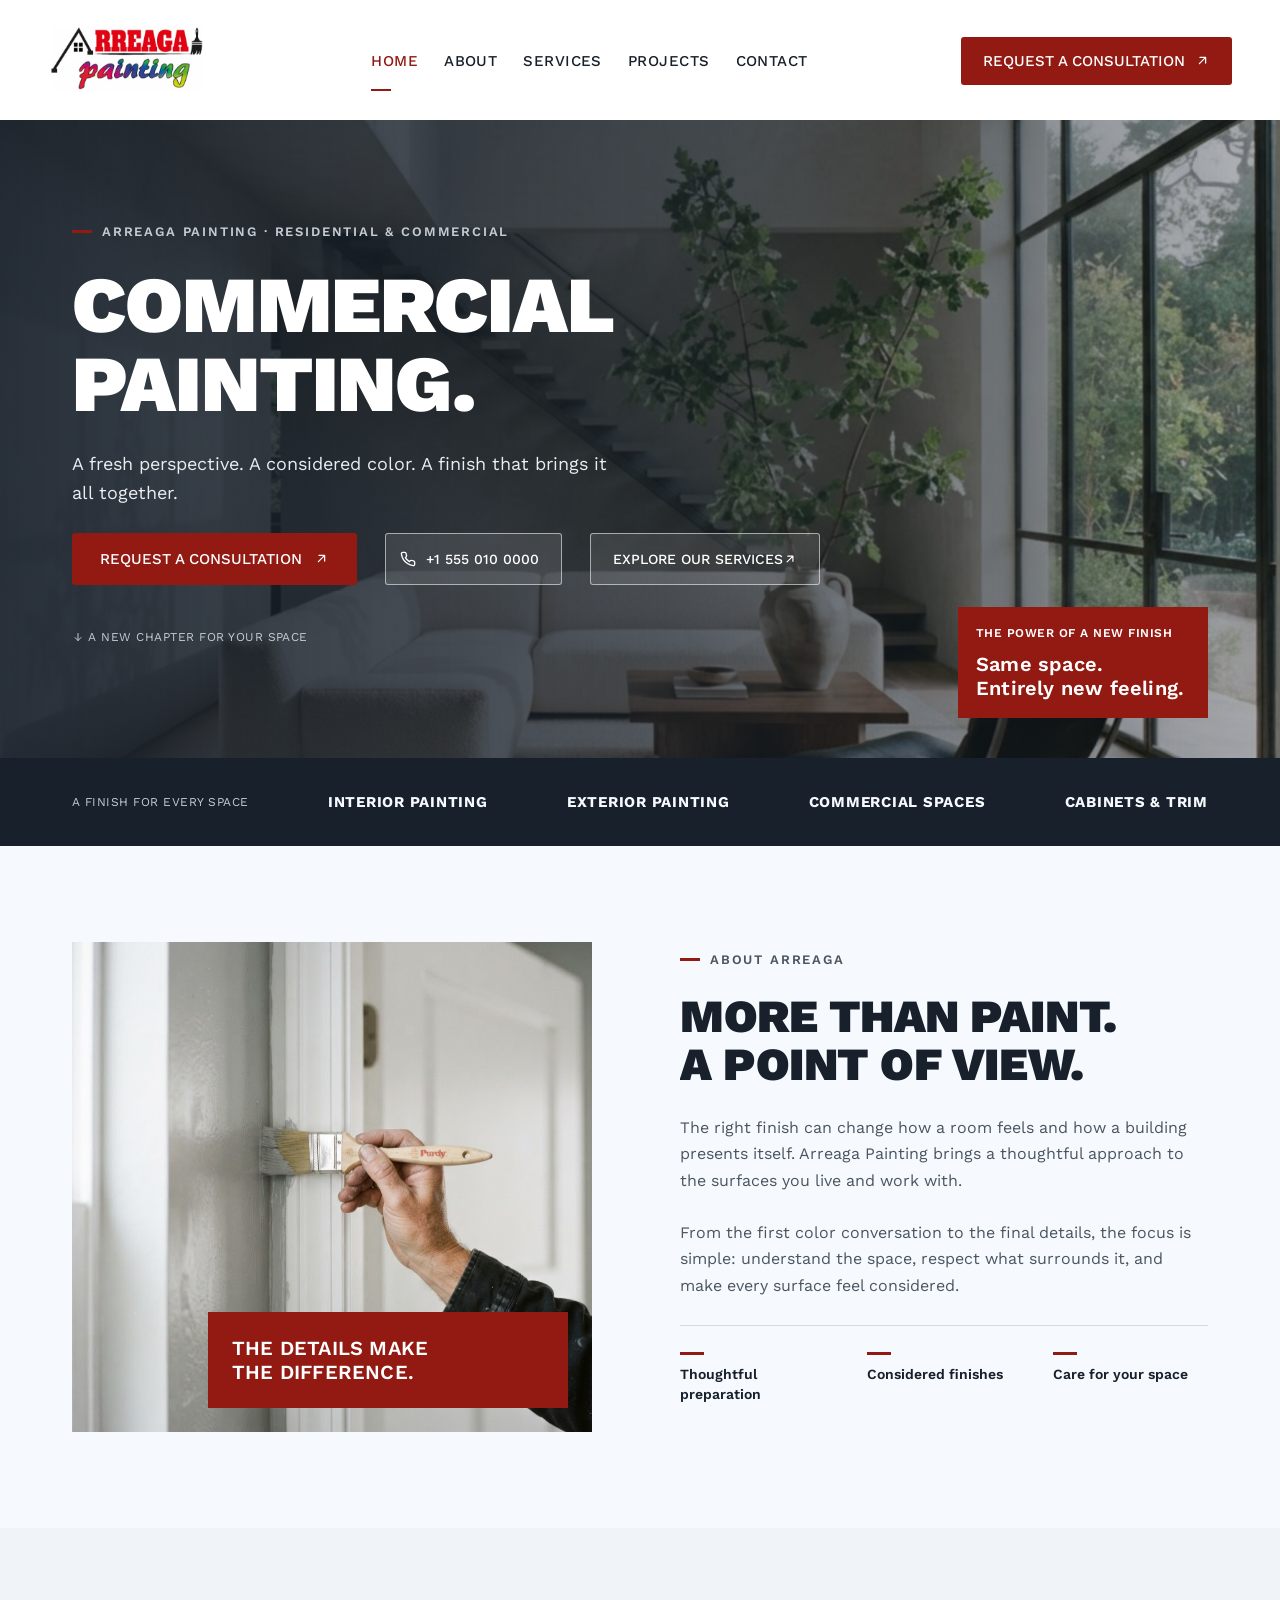
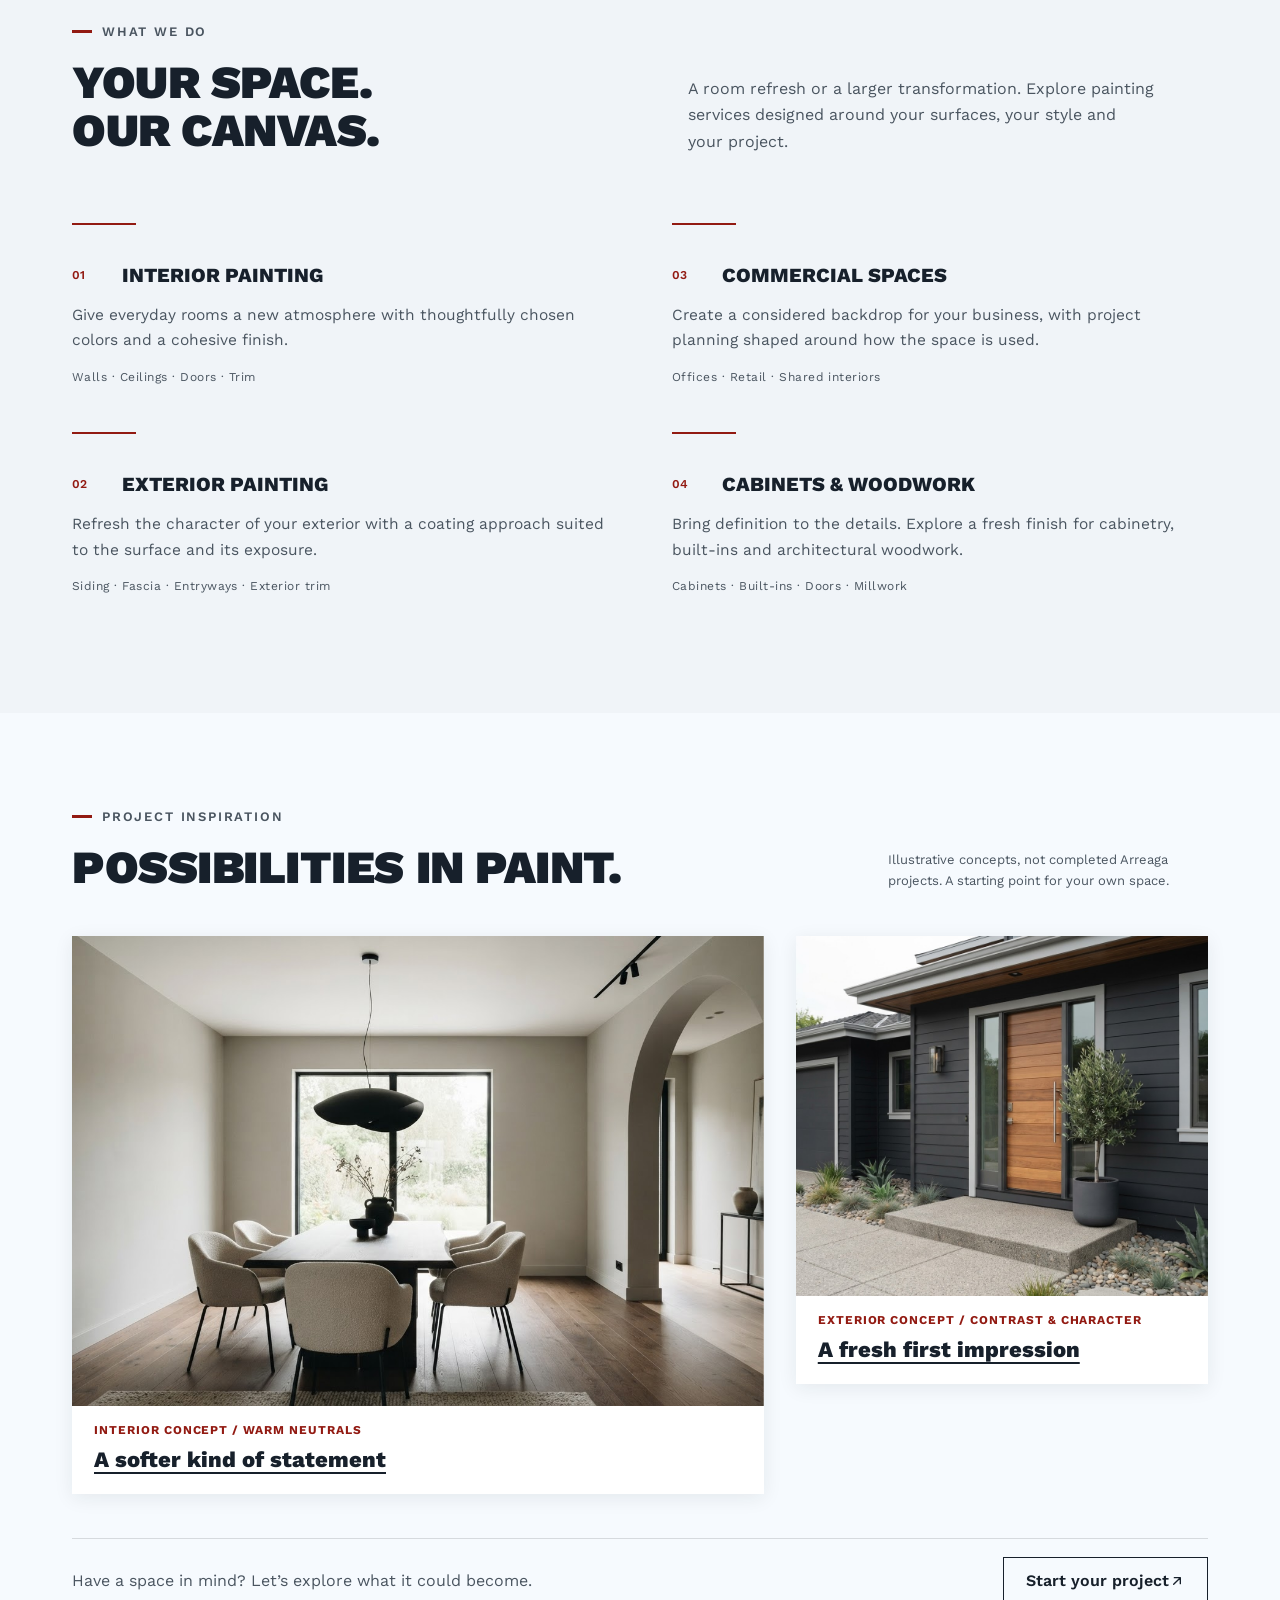
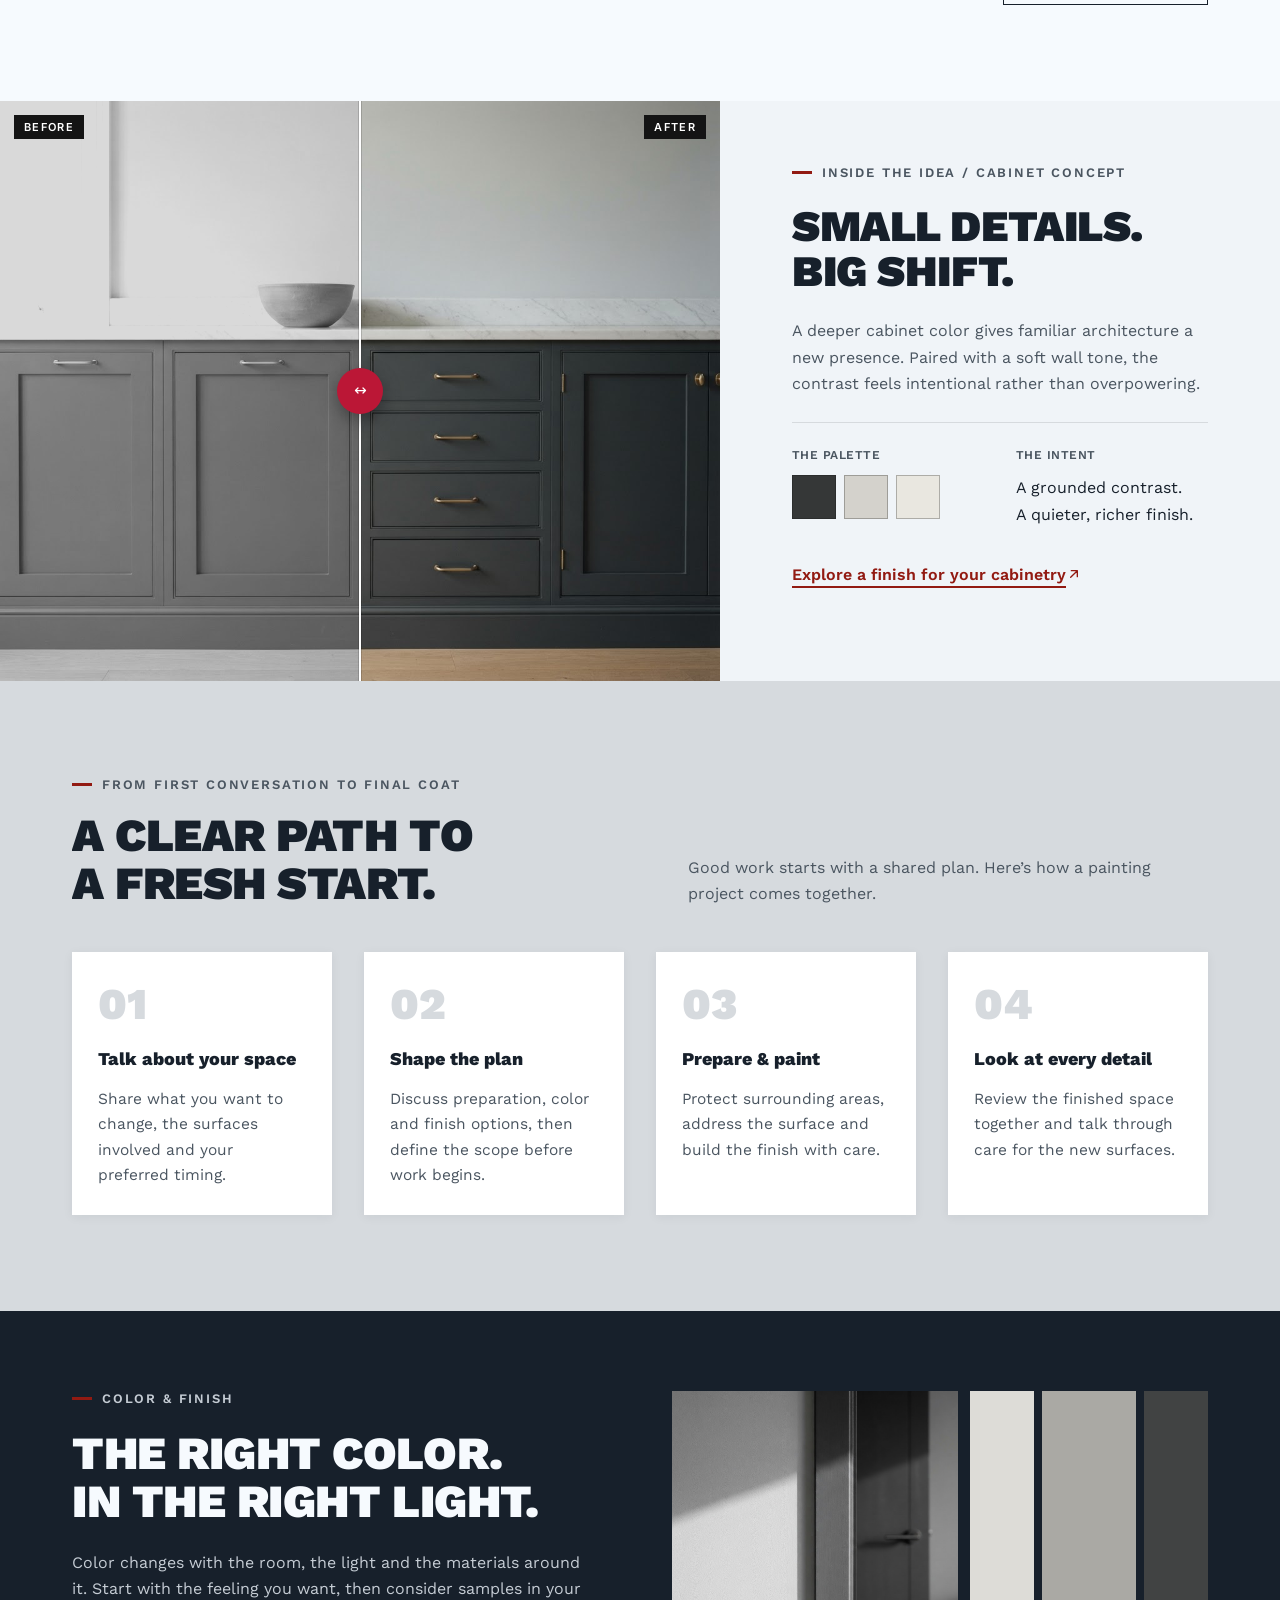
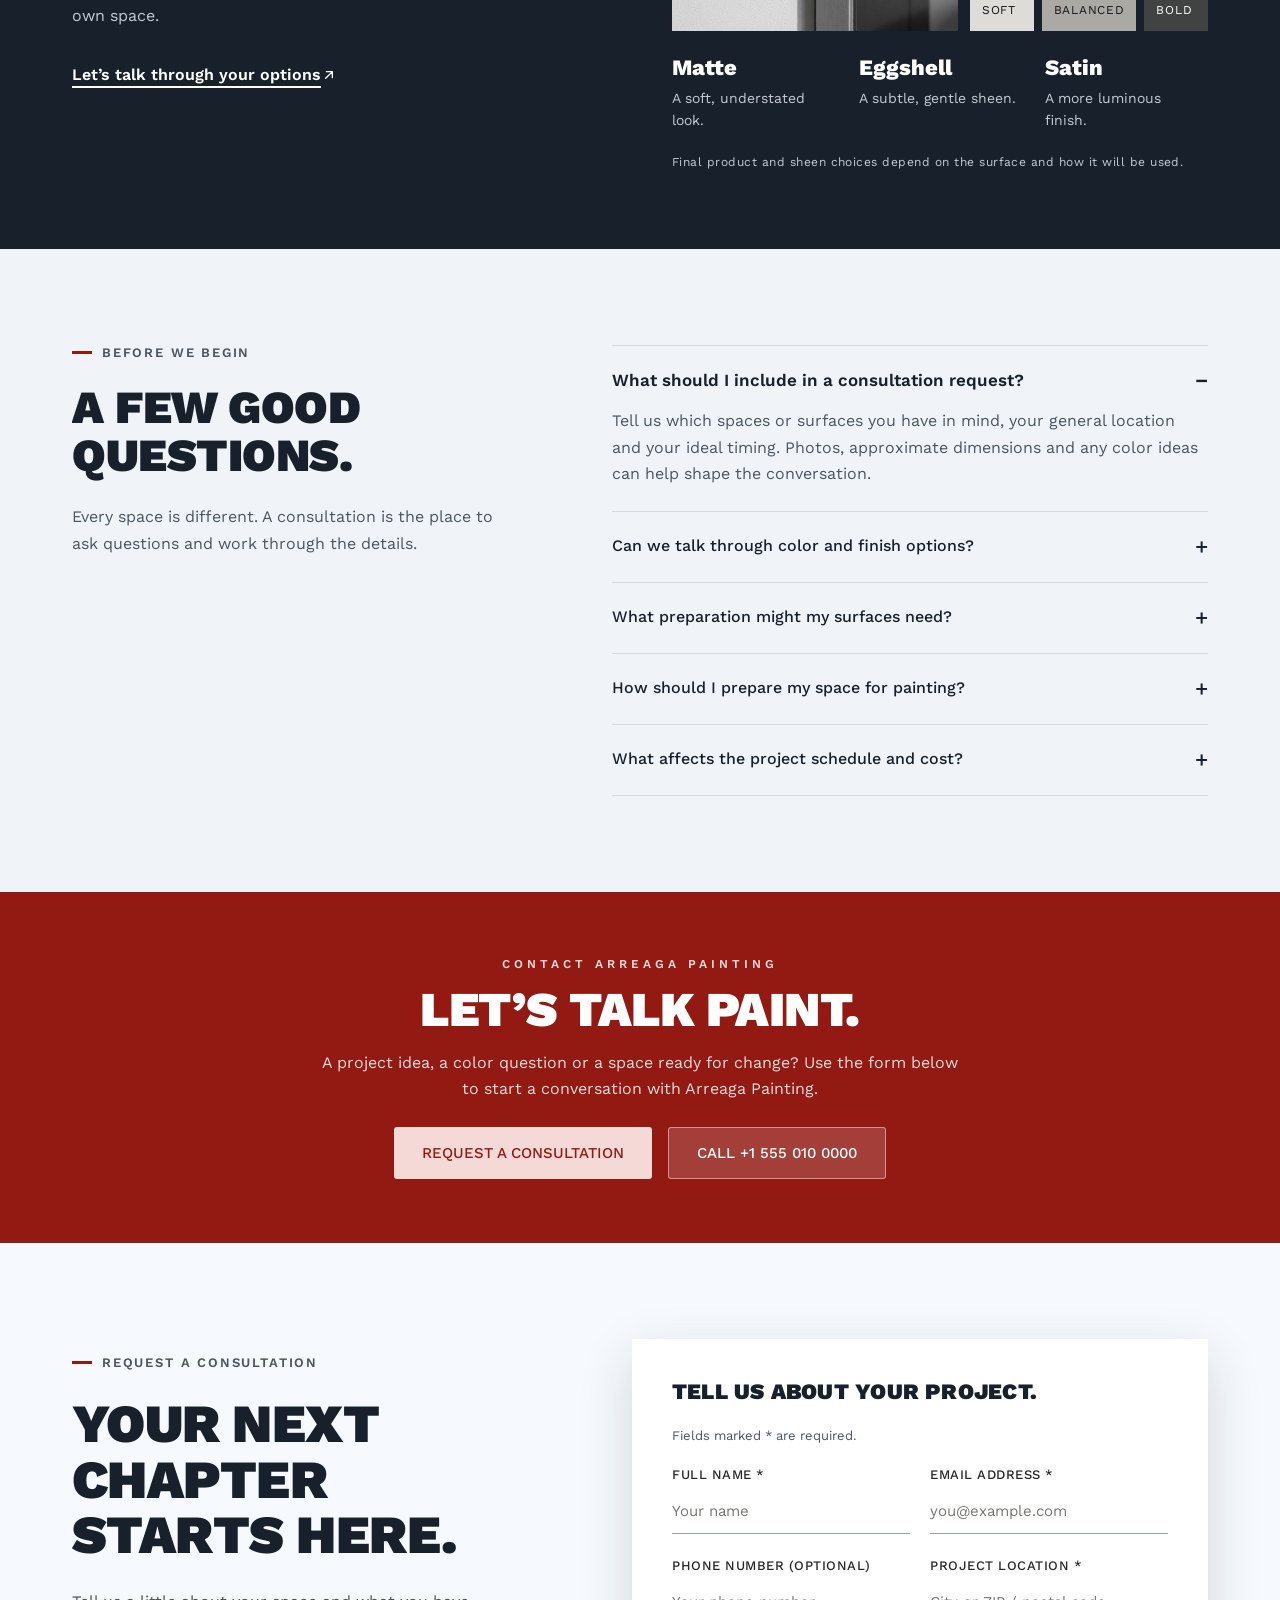
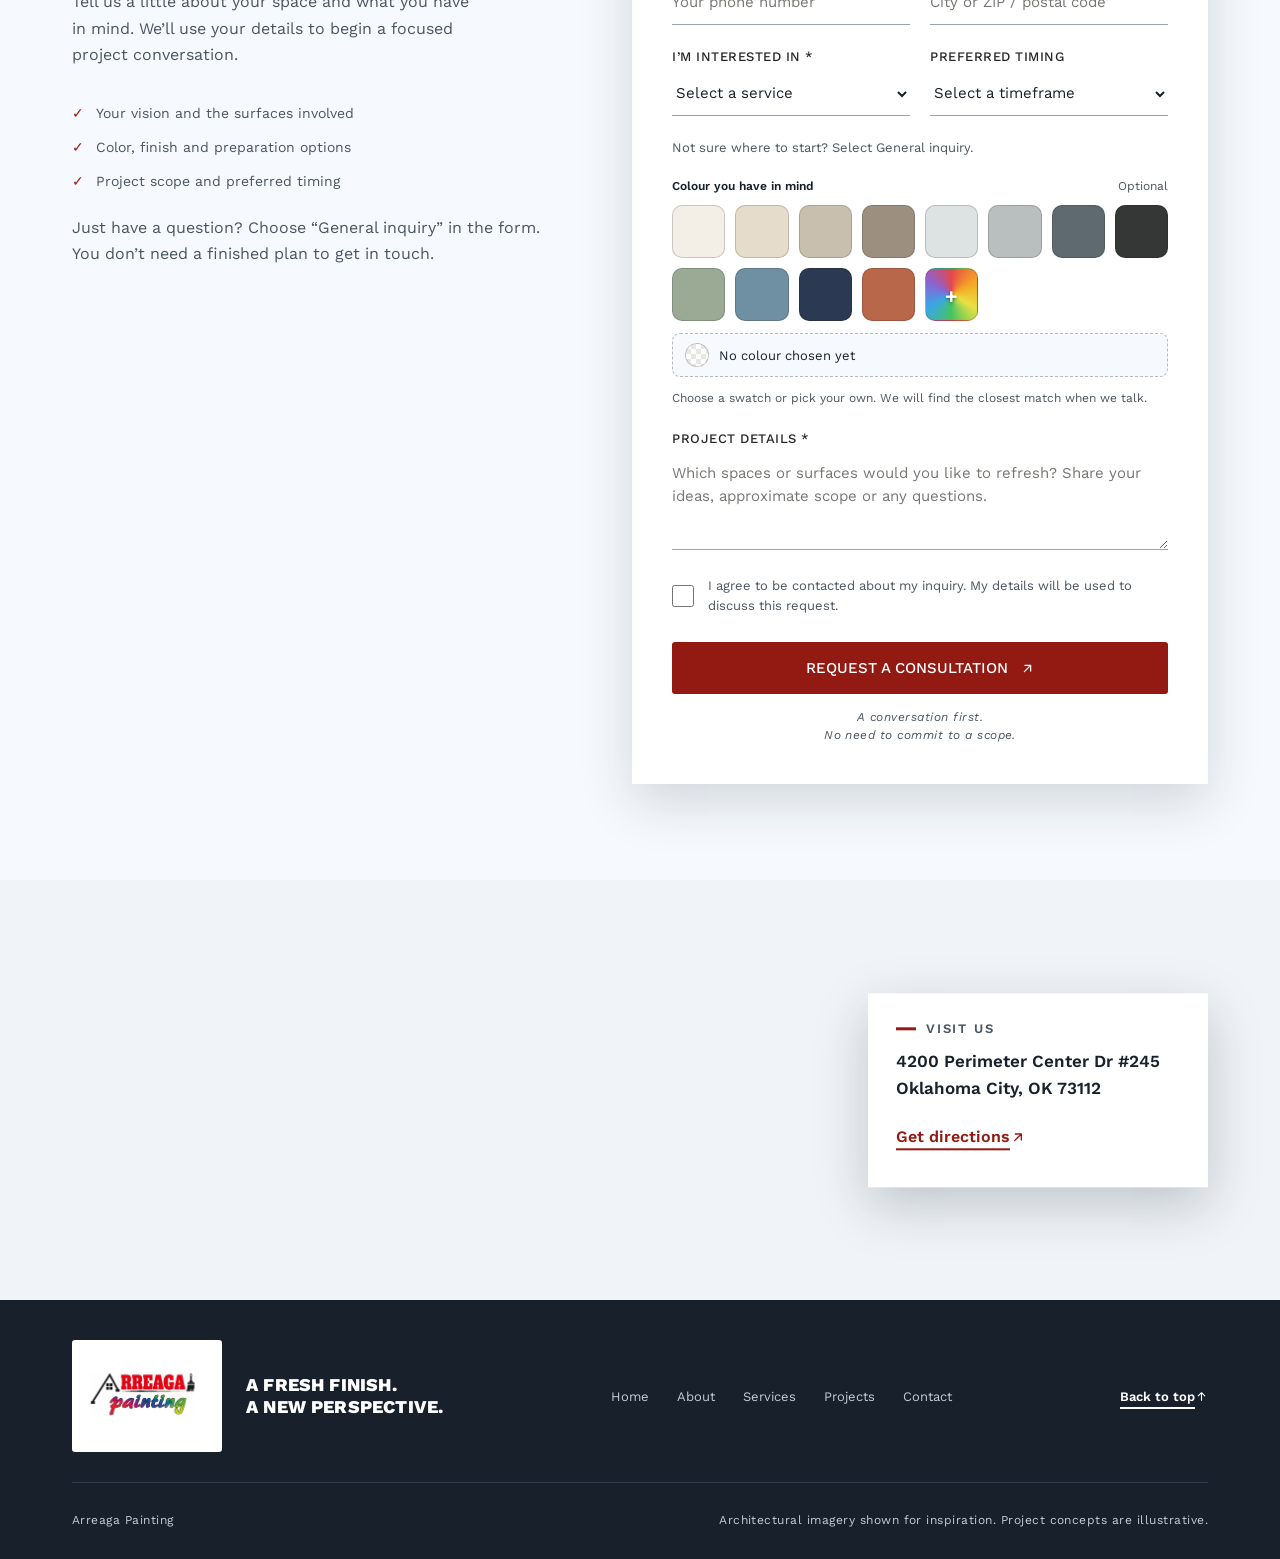
==== index.html @ 1e8c281e "Industrial commercial look, commercial headline, phone link, map and name fix Site (index.html, styl" ====
<!doctype html>
<html lang="en" class="drl">
<head>
<meta charset="utf-8">
<meta name="viewport" content="width=device-width, initial-scale=1">
<title>Arreaga Painting · Commercial painting</title>
<link rel="preconnect" href="https://fonts.googleapis.com">
<link rel="preconnect" href="https://fonts.gstatic.com" crossorigin>
<link href="https://fonts.googleapis.com/css2?family=Barlow+Condensed:wght@500;600;700&family=Inter:wght@400;500;600&family=Work+Sans:wght@400;500;600;700;800;900&display=swap" rel="stylesheet">
<link rel="stylesheet" href="style.css">
</head>
<body>

<header class="header">
    <a href="#home"><img class="logo" src="assets/logo.png" alt="Arreaga Painting"></a>
    <nav id="nav">
      <span class="nav-ink" aria-hidden="true"></span>
      <a href="#home" class="active">Home</a>
      <a href="#about">About</a>
      <a href="#services">Services</a>
      <a href="#projects">Projects</a>
      <a href="#contact">Contact</a>
      <a href="#consultation" class="nav-cta">Request a consultation <span aria-hidden="true"><svg class="ar" viewBox="0 0 24 24" aria-hidden="true" focusable="false"><path d="M7 17 17 7M8 7h9v9"/></svg></span></a>
    </nav>
    <a class="btn" href="#consultation">Request a consultation <span><svg class="ar" viewBox="0 0 24 24" aria-hidden="true" focusable="false"><path d="M7 17 17 7M8 7h9v9"/></svg></span></a>
    <a class="call" href="tel:+15550100000" aria-label="Call Arreaga Painting"><svg width="20" height="20" viewBox="0 0 24 24" fill="none" stroke="currentColor" stroke-width="2" stroke-linecap="round" stroke-linejoin="round" aria-hidden="true"><path d="M22 16.9v3a2 2 0 0 1-2.2 2 19.8 19.8 0 0 1-8.6-3.1 19.5 19.5 0 0 1-6-6A19.8 19.8 0 0 1 2.1 4.2 2 2 0 0 1 4.1 2h3a2 2 0 0 1 2 1.7c.1 1 .4 1.9.7 2.8a2 2 0 0 1-.5 2.1L8.1 9.9a16 16 0 0 0 6 6l1.3-1.3a2 2 0 0 1 2.1-.4c.9.3 1.8.6 2.8.7a2 2 0 0 1 1.7 2z"/></svg></a>
    <button class="menu" aria-label="Menu" aria-expanded="false" aria-controls="nav" onclick="setMenu(!document.getElementById('nav').classList.contains('open'))">☰</button>
</header>

<section id="home" class="dark">

  <div class="hero">
    <div class="hero-msg">
      <p class="label light">Arreaga Painting · Residential &amp; commercial</p>
      <h1>Commercial<br>painting.</h1>
      <p class="lead">A fresh perspective. A considered color. A finish that brings it all together.</p>
      <div class="actions">
        <a class="btn" href="#consultation">Request a consultation <span><svg class="ar" viewBox="0 0 24 24" aria-hidden="true" focusable="false"><path d="M7 17 17 7M8 7h9v9"/></svg></span></a>
        <a class="phone-link" href="tel:+15550100000" aria-label="Call Arreaga Painting on +1 555 010 0000"><span class="pi"><svg viewBox="0 0 24 24" aria-hidden="true" focusable="false"><path d="M22 16.9v3a2 2 0 0 1-2.2 2 19.8 19.8 0 0 1-8.6-3.1 19.5 19.5 0 0 1-6-6A19.8 19.8 0 0 1 2.1 4.2 2 2 0 0 1 4.1 2h3a2 2 0 0 1 2 1.7c.1 1 .4 1.9.7 2.8a2 2 0 0 1-.5 2.1L8.1 9.9a16 16 0 0 0 6 6l1.3-1.3a2 2 0 0 1 2.1-.4c.9.3 1.8.6 2.8.7a2 2 0 0 1 1.7 2z"/></svg></span>+1 555 010 0000</a>
        <a href="#services" class="plain">Explore our services <svg class="ar" viewBox="0 0 24 24" aria-hidden="true" focusable="false"><path d="M7 17 17 7M8 7h9v9"/></svg></a>
      </div>
      <p class="cue"><svg class="ar" viewBox="0 0 24 24" aria-hidden="true" focusable="false"><path d="M12 5v14M6 13l6 6 6-6"/></svg> A NEW CHAPTER FOR YOUR SPACE</p>
    </div>
    <div class="hero-img">
      <img src="assets/interior.png" alt="Modern interior">
      <div class="caption"><small>THE POWER OF A NEW FINISH</small><b>Same space.<br>Entirely new feeling.</b></div>
    </div>
  </div>

  <div class="overview">
    <small>A FINISH FOR EVERY SPACE</small>
    <span>Interior painting</span><span>Exterior painting</span><span>Commercial spaces</span><span>Cabinets &amp; trim</span>
  </div>
</section>

<section id="about" class="pad about">
  <div class="photo">
    <img src="assets/brush.png" alt="Precision brushwork">
    <div class="note">THE DETAILS MAKE<br>THE DIFFERENCE.</div>
  </div>
  <div class="stack">
    <p class="label">About Arreaga</p>
    <h2>More than paint.<br>A point of view.</h2>
    <p class="body">The right finish can change how a room feels and how a building presents itself. Arreaga Painting brings a thoughtful approach to the surfaces you live and work with.</p>
    <p class="body">From the first color conversation to the final details, the focus is simple: understand the space, respect what surrounds it, and make every surface feel considered.</p>
    <hr>
    <div class="principles">
      <div><i></i><b>Thoughtful preparation</b></div>
      <div><i></i><b>Considered finishes</b></div>
      <div><i></i><b>Care for your space</b></div>
    </div>
  </div>
</section>

<section id="services" class="pad grey">
  <div class="intro">
    <div>
      <p class="label">What we do</p>
      <h2>Your space.<br>Our canvas.</h2>
    </div>
    <p class="body">A room refresh or a larger transformation. Explore painting services designed around your surfaces, your style and your project.</p>
  </div>
  <div class="services">
    <div>
      <article><h3><em>01</em>Interior painting<span><svg class="ar" viewBox="0 0 24 24" aria-hidden="true" focusable="false"><path d="M7 17 17 7M8 7h9v9"/></svg></span></h3><p>Give everyday rooms a new atmosphere with thoughtfully chosen colors and a cohesive finish.</p><small>Walls · Ceilings · Doors · Trim</small></article>
      <article><h3><em>02</em>Exterior painting<span><svg class="ar" viewBox="0 0 24 24" aria-hidden="true" focusable="false"><path d="M7 17 17 7M8 7h9v9"/></svg></span></h3><p>Refresh the character of your exterior with a coating approach suited to the surface and its exposure.</p><small>Siding · Fascia · Entryways · Exterior trim</small></article>
    </div>
    <div>
      <article><h3><em>03</em>Commercial spaces<span><svg class="ar" viewBox="0 0 24 24" aria-hidden="true" focusable="false"><path d="M7 17 17 7M8 7h9v9"/></svg></span></h3><p>Create a considered backdrop for your business, with project planning shaped around how the space is used.</p><small>Offices · Retail · Shared interiors</small></article>
      <article><h3><em>04</em>Cabinets &amp; woodwork<span><svg class="ar" viewBox="0 0 24 24" aria-hidden="true" focusable="false"><path d="M7 17 17 7M8 7h9v9"/></svg></span></h3><p>Bring definition to the details. Explore a fresh finish for cabinetry, built-ins and architectural woodwork.</p><small>Cabinets · Built-ins · Doors · Millwork</small></article>
    </div>
  </div>
</section>

<section id="projects" class="pad dark">
  <div class="intro">
    <div>
      <p class="label light">Project inspiration</p>
      <h2 class="on-dark">Possibilities in paint.</h2>
    </div>
    <p class="note-sm">Illustrative concepts, not completed Arreaga projects. A starting point for your own space.</p>
  </div>
  <div class="gallery">
    <figure class="big">
      <img src="assets/project1.png" alt="Interior concept">
      <figcaption><span><small>INTERIOR CONCEPT / WARM NEUTRALS</small><b>A softer kind of statement</b></span><i><svg class="ar" viewBox="0 0 24 24" aria-hidden="true" focusable="false"><path d="M7 17 17 7M8 7h9v9"/></svg></i></figcaption>
    </figure>
    <figure class="small">
      <img src="assets/project2.png" alt="Exterior concept">
      <figcaption><span><small>EXTERIOR CONCEPT / CONTRAST &amp; CHARACTER</small><b>A fresh first impression</b></span><i><svg class="ar" viewBox="0 0 24 24" aria-hidden="true" focusable="false"><path d="M7 17 17 7M8 7h9v9"/></svg></i></figcaption>
    </figure>
  </div>
  <div class="continue"><span>Have a space in mind? Let’s explore what it could become.</span><a href="#consultation">Start your project <svg class="ar" viewBox="0 0 24 24" aria-hidden="true" focusable="false"><path d="M7 17 17 7M8 7h9v9"/></svg></a></div>
</section>

<section class="story grey">
  <img src="assets/cabinet.png" alt="Cabinet concept">
  <div class="story-body">
    <p class="label">Inside the idea / Cabinet concept</p>
    <h2 class="s58">Small details.<br>Big shift.</h2>
    <p class="body">A deeper cabinet color gives familiar architecture a new presence. Paired with a soft wall tone, the contrast feels intentional rather than overpowering.</p>
    <hr>
    <div class="finish">
      <div><small>THE PALETTE</small><div class="swatches"><i style="background:#353737"></i><i style="background:#d4d2cc"></i><i style="background:#e9e7e0"></i></div></div>
      <div><small>THE INTENT</small><p>A grounded contrast.<br>A quieter, richer finish.</p></div>
    </div>
    <a class="red-link" href="#consultation">Explore a finish for your cabinetry <svg class="ar" viewBox="0 0 24 24" aria-hidden="true" focusable="false"><path d="M7 17 17 7M8 7h9v9"/></svg></a>
  </div>
</section>

<section id="process" class="pad">
  <div class="intro">
    <div>
      <p class="label">From first conversation to final coat</p>
      <h2>A clear path to<br>a fresh start.</h2>
    </div>
    <p class="body">Good work starts with a shared plan. Here’s how a painting project comes together.</p>
  </div>
  <div class="steps">
    <div><em>01</em><h4>Talk about your space</h4><p>Share what you want to change, the surfaces involved and your preferred timing.</p></div>
    <div><em>02</em><h4>Shape the plan</h4><p>Discuss preparation, color and finish options, then define the scope before work begins.</p></div>
    <div><em>03</em><h4>Prepare &amp; paint</h4><p>Protect surrounding areas, address the surface and build the finish with care.</p></div>
    <div><em>04</em><h4>Look at every detail</h4><p>Review the finished space together and talk through care for the new surfaces.</p></div>
  </div>
</section>

<section class="guide">
  <div class="guide-text">
    <p class="label light">Color &amp; finish</p>
    <h2 class="on-dark">The right color.<br>In the right light.</h2>
    <p class="body light">Color changes with the room, the light and the materials around it. Start with the feeling you want, then consider samples in your own space.</p>
    <a class="white-link" href="#consultation">Let’s talk through your options <svg class="ar" viewBox="0 0 24 24" aria-hidden="true" focusable="false"><path d="M7 17 17 7M8 7h9v9"/></svg></a>
  </div>
  <div class="mood">
    <div class="study">
      <img src="assets/wall.png" alt="Wall texture">
      <div class="cards">
        <div style="background:#dddcd7;color:#141414">SOFT</div>
        <div style="background:#aaa9a4;color:#141414">BALANCED</div>
        <div style="background:#414343;color:#fff">BOLD</div>
      </div>
    </div>
    <div class="opts">
      <div><b>Matte</b><p>A soft, understated look.</p></div>
      <div><b>Eggshell</b><p>A subtle, gentle sheen.</p></div>
      <div><b>Satin</b><p>A more luminous finish.</p></div>
    </div>
    <small class="light">Final product and sheen choices depend on the surface and how it will be used.</small>
  </div>
</section>

<section class="pad grey faq">
  <div class="faq-intro">
    <p class="label">Before we begin</p>
    <h2>A few good<br>questions.</h2>
    <p class="body">Every space is different. A consultation is the place to ask questions and work through the details.</p>
  </div>
  <div class="qs">
    <details open><summary>What should I include in a consultation request?</summary><p>Tell us which spaces or surfaces you have in mind, your general location and your ideal timing. Photos, approximate dimensions and any color ideas can help shape the conversation.</p></details>
    <details><summary>Can we talk through color and finish options?</summary><p>Yes. We’ll discuss the feeling you want and suggest samples to try in your own light.</p></details>
    <details><summary>What preparation might my surfaces need?</summary><p>It depends on the surface and its condition. We’ll review this together before work begins.</p></details>
    <details><summary>How should I prepare my space for painting?</summary><p>We’ll share simple steps for clearing and protecting the area when we define the plan.</p></details>
    <details><summary>What affects the project schedule and cost?</summary><p>Scope, surface condition, preparation, finish choices and timing all play a part.</p></details>
  </div>
</section>

<section id="contact" class="contact">
  <div><small>CONTACT ARREAGA PAINTING</small><h2>LET’S TALK PAINT.</h2></div>
  <p>A project idea, a color question or a space ready for change? Use the form below to start a conversation with Arreaga Painting.</p>
  <span class="arrow"><svg class="ar ar-se" viewBox="0 0 24 24" aria-hidden="true" focusable="false"><path d="M7 17 17 7M8 7h9v9"/></svg></span>
</section>

<section id="consultation" class="pad dark request">
  <div class="invite">
    <p class="label light">Request a consultation</p>
    <h2 class="on-dark s76">Your next<br>chapter<br>starts here.</h2>
    <p class="body light">Tell us a little about your space and what you have in mind. We’ll use your details to begin a focused project conversation.</p>
    <ul>
      <li>Your vision and the surfaces involved</li>
      <li>Color, finish and preparation options</li>
      <li>Project scope and preferred timing</li>
    </ul>
    <p class="body light sm">Just have a question? Choose “General inquiry” in the form. You don’t need a finished plan to get in touch.</p>
  </div>
  <form onsubmit="event.preventDefault();this.querySelector('button').textContent='Thank you — we’ll be in touch'">
    <h3>TELL US ABOUT YOUR PROJECT.</h3>
    <small>Fields marked * are required.</small>
    <div class="row">
      <label>Full name *<input required placeholder="Your name"></label>
      <label>Email address *<input type="email" required placeholder="you@example.com"></label>
    </div>
    <div class="row">
      <label>Phone number (optional)<input type="tel" placeholder="Your phone number"></label>
      <label>Project location *<input required placeholder="City or ZIP / postal code"></label>
    </div>
    <div class="row">
      <label>I’m interested in *
        <select required><option value="">Select a service</option><option>Interior painting</option><option>Exterior painting</option><option>Commercial spaces</option><option>Cabinets &amp; woodwork</option><option>General inquiry</option></select>
      </label>
      <label>Preferred timing
        <select><option value="">Select a timeframe</option><option>As soon as possible</option><option>Within 1–2 months</option><option>In 3–6 months</option><option>Just exploring</option></select>
      </label>
    </div>
    <small>Not sure where to start? Select General inquiry.</small>
    <label>Project details *<textarea required rows="4" placeholder="Which spaces or surfaces would you like to refresh? Share your ideas, approximate scope or any questions."></textarea></label>
    <label class="consent"><input type="checkbox" required> I agree to be contacted about my inquiry. My details will be used to discuss this request.</label>
    <div class="submit">
      <button class="btn" type="submit">Request a consultation <svg class="ar" viewBox="0 0 24 24" aria-hidden="true" focusable="false"><path d="M7 17 17 7M8 7h9v9"/></svg></button>
      <small>A conversation first.<br>No need to commit to a scope.</small>
    </div>
  </form>
</section>

<section class="mapband" id="visit" aria-label="Our location">
  <div class="mapcard">
    <p class="label">Visit us</p>
    <address>4200 Perimeter Center Dr #245<br>Oklahoma City, OK 73112</address>
    <a class="red-link" href="https://www.google.com/maps/dir/?api=1&destination=4200%20Perimeter%20Center%20Dr%20%23245%2C%20Oklahoma%20City%2C%20OK%2073112" target="_blank" rel="noopener">Get directions <svg class="ar" viewBox="0 0 24 24" aria-hidden="true" focusable="false"><path d="M7 17 17 7M8 7h9v9"/></svg></a>
  </div>
  <iframe class="map" title="Map showing Arreaga Painting at 4200 Perimeter Center Dr #245, Oklahoma City, OK 73112" src="https://www.google.com/maps?q=4200%20Perimeter%20Center%20Dr%20%23245%2C%20Oklahoma%20City%2C%20OK%2073112&output=embed" loading="lazy" referrerpolicy="no-referrer-when-downgrade" allowfullscreen></iframe>
</section>

<footer>
  <div class="foot">
    <div class="brand"><img src="assets/logo.png" alt="Arreaga Painting"><b>A FRESH FINISH.<br>A NEW PERSPECTIVE.</b></div>
    <nav><a href="#home">Home</a><a href="#about">About</a><a href="#services">Services</a><a href="#projects">Projects</a><a href="#contact">Contact</a></nav>
    <a class="top" href="#home">Back to top <svg class="ar" viewBox="0 0 24 24" aria-hidden="true" focusable="false"><path d="M12 19V5M6 11l6-6 6 6"/></svg></a>
  </div>
  <hr>
  <div class="notes"><span>Arreaga Painting</span><span>Architectural imagery shown for inspiration. Project concepts are illustrative.</span></div>
</footer>

<script>
// In-page links: scroll to the section ourselves instead of navigating. (Inside a srcdoc iframe a bare
// "#about" resolves against the parent page's URL and would reload the whole board inside the frame.)
document.addEventListener('click',e=>{
  const a=e.target.closest('a[href^="#"]');if(!a)return;
  const t=document.querySelector(a.getAttribute('href'));if(!t)return;
  e.preventDefault();t.scrollIntoView();
  setMenu(false);
});
function setMenu(open){
  const b=document.querySelector('.menu');
  document.getElementById('nav').classList.toggle('open',open);
  b.setAttribute('aria-expanded',open);b.textContent=open?'✕':'☰';
}
document.addEventListener('click',e=>{if(!e.target.closest('#nav,.menu'))setMenu(false)});
document.addEventListener('keydown',e=>{if(e.key==='Escape')setMenu(false)});
// Scroll-spy: highlight the current section's nav link and slide the indicator to it.
(function(){
  const hdr=document.querySelector('.header'),ink=document.querySelector('.nav-ink'),
        links=[...document.querySelectorAll('#nav a:not(.nav-cta)')],
        secs=links.map(a=>document.querySelector(a.getAttribute('href')));
  function spy(){
    const y=scrollY+hdr.offsetHeight+innerHeight*.25;
    let cur=0;secs.forEach((s,i)=>{if(s&&s.offsetTop<=y)cur=i});
    links.forEach((a,i)=>a.classList.toggle('active',i===cur));
    ink.style.transform=`translateX(${links[cur].offsetLeft}px)`;
    // dead zone (hysteresis) so the header never flips back and forth around one scroll position
    if(scrollY>60)hdr.classList.add('scrolled');else if(scrollY<10)hdr.classList.remove('scrolled');
  }
  addEventListener('scroll',spy,{passive:true});addEventListener('resize',spy);
  document.fonts?.ready.then(spy);spy();
})();
</script>
<script>
/* Motion & polish (applied from design review). Each block is self-contained; reduced-motion users skip the animated ones. */
// m-headline-reveal — Headline line reveals
(function(document,window){
if(window.matchMedia&&window.matchMedia('(prefers-reduced-motion: reduce)').matches)return;
var hs=[].slice.call(document.querySelectorAll('h1,h2')),saved=[];
hs.forEach(function(h){
  saved.push([h,h.innerHTML]);
  h.innerHTML=h.innerHTML.split('<br>').map(function(p,i){return '<span class="rvh" style="--i:'+i+'"><span>'+p+'</span></span>'}).join('');
});
var io=new window.IntersectionObserver(function(es){es.forEach(function(e){if(e.isIntersecting){e.target.classList.add('rvh-in');io.unobserve(e.target)}})},{threshold:.35});
hs.forEach(function(h){io.observe(h)});
return function(){io.disconnect();saved.forEach(function(s){s[0].innerHTML=s[1];s[0].classList.remove('rvh-in')})};
})(document,window);

// m-image-reveal — Photo wipe-in with slow settle
(function(document,window){
if(window.matchMedia&&window.matchMedia('(prefers-reduced-motion: reduce)').matches)return;
var imgs=[].slice.call(document.querySelectorAll('.hero-img img,.photo img,figure img,.story>img,.study img'));
imgs.forEach(function(i){i.classList.add('rvi')});
void document.body.offsetWidth;
// observe each image's container: a fully clipped image would never report as visible
var parents=[];
var io=new window.IntersectionObserver(function(es){es.forEach(function(e){
  if(e.isIntersecting){(e.target.__rvi||[]).forEach(function(i){i.classList.add('rvi-in')});io.unobserve(e.target)}
})},{threshold:.2});
imgs.forEach(function(i){var p=i.parentNode;if(!p.__rvi){p.__rvi=[];parents.push(p);io.observe(p)}p.__rvi.push(i)});
return function(){io.disconnect();parents.forEach(function(p){delete p.__rvi});imgs.forEach(function(i){i.classList.remove('rvi','rvi-in')})};
})(document,window);

// m-hero-wall-wipe — Hero "fresh coat" wall wipe
(function(document,window){
if(window.matchMedia&&window.matchMedia('(prefers-reduced-motion: reduce)').matches)return;
var h=document.querySelector('.hero-img'),w=document.createElement('div');
w.className='rvwall';h.appendChild(w);
var io=new window.IntersectionObserver(function(es){es.forEach(function(e){if(e.isIntersecting){w.classList.add('go');io.disconnect()}})},{threshold:.4});
io.observe(h);
return function(){io.disconnect();w.remove()};
})(document,window);

// m-hide-header — Hide header on scroll down, show on scroll up
(function(document,window){
if(window.matchMedia&&window.matchMedia('(prefers-reduced-motion: reduce)').matches)return;
var h=document.querySelector('.header'),nav=document.getElementById('nav'),last=window.scrollY,ticking=false;
function check(){
  ticking=false;var y=window.scrollY;
  if(nav&&nav.classList.contains('open')){last=y;return}
  if(y>240&&y>last+6)h.classList.add('rv-hide');
  else if(y<last-6||y<=240)h.classList.remove('rv-hide');
  last=y;
}
function onScroll(){check()}   // cheap class toggle; no need to defer to a frame
window.addEventListener('scroll',onScroll,{passive:true});
return function(){window.removeEventListener('scroll',onScroll);h.classList.remove('rv-hide')};
})(document,window);

// m-stagger — Staggered card and list entrances
(function(document,window){
if(window.matchMedia&&window.matchMedia('(prefers-reduced-motion: reduce)').matches)return;
var groups=[['.services','article'],['.steps','div'],['.qs','details'],['.principles','div'],['.opts','div']],els=[],io;
io=new window.IntersectionObserver(function(es){es.forEach(function(e){
  if(e.isIntersecting){[].slice.call(e.target.querySelectorAll('.rvs')).forEach(function(c){c.classList.add('rvs-in')});io.unobserve(e.target)}
})},{threshold:.15});
groups.forEach(function(g){
  var host=document.querySelector(g[0]);if(!host)return;
  var kids=[].slice.call(host.querySelectorAll(g[1])).filter(function(k){return g[1]!=='div'||k.parentNode===host});
  kids.forEach(function(k,i){k.classList.add('rvs');k.style.setProperty('--i',i);els.push(k)});
  io.observe(host);
});
return function(){io.disconnect();els.forEach(function(k){k.classList.remove('rvs','rvs-in');k.style.removeProperty('--i')})};
})(document,window);

// m-parallax — Subtle photo parallax
(function(document,window){
if(window.matchMedia&&window.matchMedia('(prefers-reduced-motion: reduce)').matches)return;
var imgs=[].slice.call(document.querySelectorAll('.hero-img img,.photo img')),ticking=false;
function update(){
  ticking=false;var vh=window.innerHeight;
  imgs.forEach(function(i){
    var r=i.parentNode.getBoundingClientRect();
    if(r.bottom<0||r.top>vh)return;
    var d=(r.top+r.height/2-vh/2)*-0.07;
    i.style.setProperty('--py',Math.max(-22,Math.min(22,d))+'px');
  });
}
function onScroll(){if(!ticking){ticking=true;window.requestAnimationFrame(update)}}
window.addEventListener('scroll',onScroll,{passive:true});update();
return function(){window.removeEventListener('scroll',onScroll);imgs.forEach(function(i){i.style.removeProperty('--py')})};
})(document,window);

// m-before-after — Before / after slider on the cabinet story
(function(document,window){
var story=document.querySelector('.story'),img=document.querySelector('.story>img');
var oldPos=story.style.position;story.style.position='relative';
var box=document.createElement('div');box.className='rvba';
box.innerHTML='<div class="rvc"><img alt="" src="'+img.src+'"></div><div class="rvl"></div><div class="rvk"><svg class="ar" viewBox="0 0 24 24" aria-hidden="true" focusable="false"><path d="M4 12h16M8 8l-4 4 4 4M16 8l4 4-4 4"/></svg></div><b style="left:14px">BEFORE</b><b style="right:14px">AFTER</b>';
story.appendChild(box);
var clip=box.querySelector('.rvc'),line=box.querySelector('.rvl'),knob=box.querySelector('.rvk'),p=50,down=false;
function fit(){box.style.left=img.offsetLeft+'px';box.style.top=img.offsetTop+'px';box.style.width=img.offsetWidth+'px';box.style.height=img.offsetHeight+'px'}
function set(v){p=Math.max(0,Math.min(100,v));clip.style.clipPath='inset(0 '+(100-p)+'% 0 0)';line.style.left=p+'%';knob.style.left=p+'%'}
function move(e){var r=box.getBoundingClientRect();set((e.clientX-r.left)/r.width*100)}
function dn(e){down=true;box.setPointerCapture(e.pointerId);move(e)}
function mv(e){if(down)move(e)}
function up(){down=false}
fit();set(50);
box.addEventListener('pointerdown',dn);box.addEventListener('pointermove',mv);box.addEventListener('pointerup',up);box.addEventListener('pointercancel',up);
window.addEventListener('resize',fit);
return function(){window.removeEventListener('resize',fit);box.remove();story.style.position=oldPos};
})(document,window);
</script>
<script>
/* Colour palette field for the consultation form (applied from design review). Uses spans, not buttons: the form's own
   submit handler edits the first <button> in the form. */
(function(document,window){
var form=document.querySelector('form'),ta=form&&form.querySelector('textarea');
if(!form||!ta)return function(){};
var anchor=ta.closest('label');
var P=[['Warm White','#F4EFE6'],['Linen','#E6DCCB'],['Greige','#C9BFAF'],['Taupe','#9C8F80'],['Mist','#DDE2E3'],['Soft Grey','#B9BEBE'],['Slate','#5E6A70'],['Charcoal','#353737'],['Sage','#9BAA95'],['Sea Blue','#6F8FA3'],['Navy','#2B3A52'],['Terracotta','#B9674A']];
function rgb(h){return [parseInt(h.slice(1,3),16),parseInt(h.slice(3,5),16),parseInt(h.slice(5,7),16)]}
function lum(h){var c=rgb(h);return (0.299*c[0]+0.587*c[1]+0.114*c[2])/255}
function closest(h){var c=rgb(h),best=P[0],bd=1e12;P.forEach(function(p){var q=rgb(p[1]),d=Math.pow(c[0]-q[0],2)+Math.pow(c[1]-q[1],2)+Math.pow(c[2]-q[2],2);if(d<bd){bd=d;best=p}});return best}
// note: spans, not buttons. The form's own submit handler edits the first button in the form.
var wrap=document.createElement('div');wrap.className='pal-field';
wrap.innerHTML='<div class="pal-hd"><b>Colour you have in mind</b><span>Optional</span></div>'+
 '<div class="pal-grid" role="radiogroup" aria-label="Colour you have in mind">'+
 P.map(function(p){return '<span class="pal-sw" role="radio" tabindex="0" aria-checked="false" aria-label="'+p[0]+'" title="'+p[0]+'" data-h="'+p[1]+'" data-n="'+p[0]+'" style="background:'+p[1]+';color:'+(lum(p[1])>0.6?'#141414':'#fff')+'"></span>'}).join('')+
 '<label class="pal-custom" title="Pick any colour"><span class="pal-plus" aria-hidden="true">+</span><input type="color" value="#C9BFAF" aria-label="Pick your own colour"></label></div>'+
 '<div class="pal-sel" aria-live="polite"><i class="pal-chip"></i><span class="pal-name">No colour chosen yet</span><span class="pal-clear" role="button" tabindex="0" hidden>Clear</span></div>'+
 '<p class="pal-note">Choose a swatch or pick your own. We will find the closest match when we talk.</p>'+
 '<input type="hidden" name="colour_hex"><input type="hidden" name="colour_name">';
anchor.parentNode.insertBefore(wrap,anchor);
var sws=[].slice.call(wrap.querySelectorAll('.pal-sw')),custom=wrap.querySelector('.pal-custom'),picker=custom.querySelector('input'),
    chip=wrap.querySelector('.pal-chip'),nm=wrap.querySelector('.pal-name'),clr=wrap.querySelector('.pal-clear'),
    hex=wrap.querySelector('input[name=colour_hex]'),hname=wrap.querySelector('input[name=colour_name]');
function pick(h,n,isCustom){
  sws.forEach(function(s){s.setAttribute('aria-checked',(!isCustom&&s.getAttribute('data-h')===h)?'true':'false')});
  custom.classList.toggle('on',!!isCustom);
  if(isCustom)custom.style.setProperty('--c',h);
  chip.style.background=h;
  var c=closest(h)[0];
  nm.textContent=isCustom?('Custom '+h.toUpperCase()+' · closest match: '+c):(n+' · '+h.toUpperCase());
  hex.value=h.toUpperCase();hname.value=isCustom?(c+' (custom '+h.toUpperCase()+')'):n;
  clr.hidden=false;
}
function reset(){
  sws.forEach(function(s){s.setAttribute('aria-checked','false')});
  custom.classList.remove('on');chip.style.background='';nm.textContent='No colour chosen yet';hex.value='';hname.value='';clr.hidden=true;
}
function onClick(e){var s=e.target.closest('.pal-sw');if(s){pick(s.getAttribute('data-h'),s.getAttribute('data-n'),false);return}if(e.target.closest('.pal-clear'))reset()}
function onKey(e){if(e.key!=='Enter'&&e.key!==' ')return;var t=e.target;if(t.classList.contains('pal-sw')||t.classList.contains('pal-clear')){e.preventDefault();t.click()}}
function onPick(){pick(picker.value,'',true)}
wrap.addEventListener('click',onClick);wrap.addEventListener('keydown',onKey);picker.addEventListener('input',onPick);
return function(){wrap.remove()};
})(document,window);
</script>
<script>
/* Industrial commercial look (applied from design review): a second call button in the header (wide screens only)
   and two buttons in the red call-to-action band. The styling itself lives in style.css under html.drl. */
(function(document){
  var hb=document.querySelector('.header .btn');
  if(hb){
    var ph=document.createElement('a');ph.className='btn rvcall';ph.href='tel:+15550100000';
    ph.innerHTML='<svg viewBox="0 0 24 24" aria-hidden="true" focusable="false"><path d="M22 16.9v3a2 2 0 0 1-2.2 2 19.8 19.8 0 0 1-8.6-3.1 19.5 19.5 0 0 1-6-6A19.8 19.8 0 0 1 2.1 4.2 2 2 0 0 1 4.1 2h3a2 2 0 0 1 2 1.7c.1 1 .4 1.9.7 2.8a2 2 0 0 1-.5 2.1L8.1 9.9a16 16 0 0 0 6 6l1.3-1.3a2 2 0 0 1 2.1-.4c.9.3 1.8.6 2.8.7a2 2 0 0 1 1.7 2z"/></svg>+1 555 010 0000';
    hb.parentNode.insertBefore(ph,hb.nextSibling);
  }
  var ct=document.querySelector('#contact');
  if(ct){
    var bx=document.createElement('div');bx.className='rvbtns';
    bx.innerHTML='<a class="rvb1" href="#consultation">Request a consultation</a><a class="rvb2" href="tel:+15550100000">Call +1 555 010 0000</a>';
    ct.appendChild(bx);
  }
})(document);
</script>
</body>
</html>
---- style.css ----
:root{--red:#bb1736;--ink:#141414;--bg:#f7f7f5;--grey:#ececea;--mute:#666;--soft:#b9b9b5;--line:#d4d4d0}
*{box-sizing:border-box;margin:0}
body{overflow-x:clip}

/* arrows are inline SVG so iOS can't turn them into emoji */
.ar{width:1em;height:1em;vertical-align:-.14em;fill:none;stroke:currentColor;stroke-width:2;stroke-linecap:round;stroke-linejoin:round;flex:none}
.ar-se{transform:rotate(90deg)}
.arrow .ar{stroke-width:1.5}

/* slim ink scrollbar: a thin dark pill that turns red on hover (Firefox gets a thin dark one) */
::-webkit-scrollbar{width:8px;height:8px}
::-webkit-scrollbar-track{background:transparent}
::-webkit-scrollbar-thumb{background:var(--ink);border:2px solid transparent;border-radius:99px;background-clip:padding-box;min-height:48px}
::-webkit-scrollbar-thumb:hover{background:var(--red);background-clip:padding-box}
::-webkit-scrollbar-thumb:active{background:#9c1230;background-clip:padding-box}
::-webkit-scrollbar-corner{background:transparent}
@supports not selector(::-webkit-scrollbar){html{scrollbar-width:thin;scrollbar-color:#141414 transparent}}
html{scroll-behavior:smooth;overflow-anchor:none;overscroll-behavior:none;background:#fff}
body{font-family:Inter,sans-serif;background:var(--bg);color:var(--ink)}
img{display:block;max-width:100%}
a{color:inherit;text-decoration:none}
h1,h2,h3,h4,em,.caption b,.note,.opts b,.contact h2,.foot b{font-family:'Barlow Condensed',sans-serif;font-style:normal}
h1,h2{font-weight:700;text-transform:uppercase}
.pad{padding:96px 72px}
.dark{background:var(--ink);color:#fff}
.grey{background:var(--grey)}

/* shared */
.label{display:flex;align-items:center;gap:10px;font-size:12px;font-weight:600;text-transform:uppercase;color:var(--mute)}
.label:before{content:"";width:20px;height:3px;background:var(--red)}
.label.light{color:var(--soft)}
h2{font-size:64px;line-height:.98;color:var(--ink)}
h2.on-dark{color:var(--bg)}
.s58{font-size:58px}.s76{font-size:76px}
.body{font-size:16px;line-height:1.65;color:var(--mute)}
.body.light{color:var(--soft)}.sm{font-size:13px}
hr{border:0;height:1px;background:var(--line);width:100%}
.btn{display:inline-flex;align-items:center;gap:24px;height:56px;padding:0 24px;background:var(--red);color:#fff;font-weight:600;font-size:14px;border:0;cursor:pointer;font-family:inherit}
.intro{display:flex;align-items:flex-end;justify-content:space-between;gap:100px;margin-bottom:44px}
.intro>div{display:flex;flex-direction:column;gap:20px;max-width:700px}
.intro>.body{flex:1}

/* header + hero */
[id]{scroll-margin-top:128px}
.header{position:sticky;top:-1px;border-top:1px solid #fff;z-index:50;transition:box-shadow .25s;background:#fff;height:120px;display:flex;align-items:center;justify-content:space-between;padding:0 72px;color:var(--ink);overflow:hidden;box-shadow:0 -12px 0 #fff}
.logo{height:146px;width:170px;object-fit:cover}
.header.scrolled{box-shadow:0 -12px 0 #fff,0 1px 0 var(--line),0 6px 20px rgba(0,0,0,.08)}
@media(prefers-reduced-motion:reduce){.nav-ink,.header{transition:none}}
nav#nav{position:relative;display:flex;gap:30px;font-size:20px}
nav#nav a{transition:color .25s}
nav#nav a.active{color:var(--red)}
nav#nav a.nav-cta{display:none}
.nav-ink{position:absolute;left:0;bottom:-8px;width:20px;height:2px;background:var(--red);transition:transform .45s cubic-bezier(.4,0,.2,1)}
.header .btn{font-size:20px}
.menu{display:none;background:none;border:0;font-size:28px}
.call{display:none}
.hero{display:flex;gap:40px;height:688px;padding-left:72px}
.hero-msg{width:600px;padding:78px 0 48px;display:flex;flex-direction:column;gap:30px;flex-shrink:0}
h1{font-size:106px;line-height:.92;color:#fff}
.lead{font-size:18px;line-height:1.6;color:var(--soft);width:460px}
.actions{display:flex;flex-wrap:wrap;gap:12px 28px;align-items:center;font-size:14px}
.phone-link{display:inline-flex;align-items:center;gap:10px;min-height:44px;color:#fff;font-weight:600;white-space:nowrap;transition:color .15s}
.phone-link .pi{display:grid;place-items:center;width:36px;height:36px;border-radius:50%;border:1px solid #414141;transition:border-color .15s,background .15s}
.phone-link svg{width:16px;height:16px;fill:none;stroke:currentColor;stroke-width:2;stroke-linecap:round;stroke-linejoin:round}
.phone-link:hover .pi,.phone-link:focus-visible .pi{border-color:var(--red);background:var(--red)}
.phone-link:hover{color:#fff;text-decoration:underline;text-underline-offset:5px}
.cue{padding-top:18px;font-size:11px;color:var(--soft)}
.hero-img{flex:1;position:relative}
@media(min-width:1281px){.hero-msg{width:640px}}   /* room for the button, phone link and services link in one row */
.hero-img img{width:100%;height:100%;object-fit:cover}
.caption{position:absolute;left:0;bottom:0;width:268px;padding:24px;background:var(--red);display:flex;flex-direction:column;gap:10px}
.caption small{font-size:10px;font-weight:600}
.caption b{font-size:30px;line-height:1.1;font-weight:600}
.overview{display:flex;justify-content:space-between;align-items:center;height:88px;padding:0 72px;border-top:1px solid #414141}
.overview small{font-size:11px;color:var(--soft)}
.overview span{font-family:'Barlow Condensed';font-weight:500;font-size:25px;color:var(--bg)}

/* about */
.about{display:flex;gap:88px}
.photo{position:relative;width:520px;height:490px;flex-shrink:0}
.photo img{width:100%;height:100%;object-fit:cover}
.note{position:absolute;right:24px;bottom:24px;width:360px;padding:24px;background:var(--ink);color:#fff;font-size:29px;line-height:1.05;font-weight:600}
.stack{flex:1;display:flex;flex-direction:column;gap:26px;padding-top:10px}
.principles{display:flex;gap:32px}
.principles div{flex:1;display:flex;flex-direction:column;gap:10px}
.principles i{width:24px;height:3px;background:var(--red)}
.principles b{font-size:14px;font-weight:600;line-height:1.4}

/* services */
.services{display:flex;gap:64px}
.services>div{flex:1}
article{border-top:1px solid var(--line);padding:28px 0;display:flex;flex-direction:column;gap:16px}
article h3{display:flex;align-items:center;gap:16px;font-size:36px;font-weight:600}
article h3 em{font-family:Inter;font-size:12px;font-weight:600;color:var(--red);width:34px}
article h3 span{margin-left:auto;font-family:Inter;font-size:24px}
article p{font-size:15px;line-height:1.6;color:var(--mute)}
article small{font-size:11px;color:var(--mute)}

/* projects */
.note-sm{font-size:13px;line-height:1.6;color:var(--soft);width:320px}
.gallery{display:flex;gap:32px;margin-bottom:44px}
figure.big{width:792px}figure.small{width:472px;padding-top:64px}
figure{display:flex;flex-direction:column;gap:18px}
figure.big img{height:470px}figure.small img{height:360px}
figure img{width:100%;object-fit:cover}
figcaption{display:flex;justify-content:space-between;align-items:center}
figcaption span{display:flex;flex-direction:column;gap:8px}
figcaption small{font-size:10px;color:var(--soft)}
figcaption b{font-family:'Barlow Condensed';font-size:34px;font-weight:600}
figcaption i{font-style:normal;font-size:26px}
.continue{display:flex;justify-content:space-between;border-top:1px solid #414141;padding-top:18px;font-size:14px;color:var(--soft)}
.continue a{color:#fff;font-weight:600}

/* story */
.story{display:flex;height:580px}
.story img{width:720px;height:100%;object-fit:cover}
.story-body{flex:1;padding:64px 72px;display:flex;flex-direction:column;gap:24px}
.finish{display:flex;gap:32px}
.finish>div{flex:1;display:flex;flex-direction:column;gap:12px}
.finish small{font-size:11px;font-weight:600;color:var(--mute)}
.finish p{font-size:14px;line-height:1.6}
.swatches{display:flex;gap:8px}.swatches i{width:44px;height:44px}
.red-link{color:var(--red);font-weight:600;font-size:14px}

/* process */
.steps{display:flex;gap:32px}
.steps>div{flex:1;border-top:1px solid var(--line);padding-top:24px;display:flex;flex-direction:column;gap:18px}
.steps em{font-size:52px;font-weight:600;color:var(--red)}
.steps h4{font-size:28px;font-weight:600}
.steps p{font-size:14px;line-height:1.7;color:var(--mute)}

/* guide */
.guide{background:#222;color:#fff;display:flex;gap:80px;padding:80px 72px}
.guide-text{width:520px;flex-shrink:0;display:flex;flex-direction:column;gap:24px}
.white-link{font-size:14px;font-weight:600}
.mood{flex:1;display:flex;flex-direction:column;gap:24px}
.study{display:flex;gap:12px;height:240px}
.study img{width:286px;height:100%;object-fit:cover}
.cards{flex:1;display:flex;gap:8px}
.cards div{flex:1;display:flex;align-items:flex-end;padding:12px;font-size:10px}
.opts{display:flex;gap:24px}.opts div{flex:1}
.opts b{display:block;font-size:27px;font-weight:600;margin-bottom:8px}
.opts p{font-size:12px;line-height:1.5;color:var(--soft)}
small.light{font-size:11px;color:var(--soft)}

/* faq */
.faq{display:flex;gap:100px}
.faq-intro{width:440px;flex-shrink:0;display:flex;flex-direction:column;gap:24px}
.qs{flex:1}
details{border-bottom:1px solid var(--line)}
details:first-child{border-top:1px solid var(--line)}
summary{list-style:none;cursor:pointer;display:flex;justify-content:space-between;gap:24px;padding:24px 0;font-weight:500;font-size:16px}
summary::-webkit-details-marker{display:none}
summary:after{content:"+";font-size:22px;line-height:1}
details[open] summary{font-weight:600;font-size:17px;padding-bottom:16px}
details[open] summary:after{content:"−"}
details p{padding-bottom:24px;font-size:14px;line-height:1.7;color:var(--mute)}

/* contact */
.contact{background:var(--red);color:#fff;display:flex;align-items:center;gap:72px;padding:56px 72px}
.contact>div{width:620px;display:flex;flex-direction:column;gap:12px}
.contact small{font-size:11px;font-weight:600}
.contact h2{color:#fff;line-height:1}
.contact p{flex:1;font-size:16px;line-height:1.65}
.arrow{font-size:56px;line-height:1}

/* form */
.request{display:flex;gap:88px}
.invite{width:472px;flex-shrink:0;display:flex;flex-direction:column;gap:26px;padding-top:16px}
.invite ul{list-style:none;padding:10px 0 0;display:flex;flex-direction:column;gap:18px;font-size:14px;color:var(--soft)}
.invite li:before{content:"✓";color:var(--red);margin-right:12px}
form{flex:1;background:#fff;color:var(--ink);padding:40px;display:flex;flex-direction:column;gap:24px}
form h3{font-size:36px;font-weight:600}
form small{font-size:12px;color:var(--mute)}
.row{display:flex;gap:20px}.row label{flex:1}
label{display:flex;flex-direction:column;gap:10px;font-size:12px;font-weight:600}
input,select,textarea{font:400 13px Inter;background:var(--bg);border:1px solid var(--line);border-radius:2px;padding:16px;height:52px;width:100%;color:var(--ink)}
textarea{height:110px;resize:vertical}
label.consent{flex-direction:row;align-items:flex-start;gap:12px;font-weight:400;font-size:11px;line-height:1.6;color:var(--mute)}
.consent input{width:18px;height:18px;padding:0;flex-shrink:0}
.submit{display:flex;justify-content:space-between;align-items:center}
.submit small{font-size:11px;line-height:1.5}

/* map */
.mapband{position:relative;height:420px;background:var(--grey)}
.mapband .map{display:block;width:100%;height:100%;border:0}
.mapcard{position:absolute;z-index:2;right:72px;top:50%;transform:translateY(-50%);width:min(340px,calc(100% - 40px));display:flex;flex-direction:column;gap:12px;padding:28px;background:#fff;box-shadow:0 18px 50px rgba(23,32,43,.22)}
.mapcard address{font-style:normal;font-size:17px;line-height:1.6;font-weight:600;color:var(--ink)}
@media(max-width:1100px){.mapcard{right:32px}}
@media(max-width:800px){.mapband{height:auto;display:flex;flex-direction:column}.mapcard{position:static;transform:none;width:auto;padding:28px 20px;box-shadow:none}.mapband .map{height:320px}}

/* footer */
footer{background:#fff;padding:40px 72px 32px;display:flex;flex-direction:column;gap:30px}
.foot{display:flex;justify-content:space-between;align-items:center}
.brand{display:flex;align-items:center;gap:24px}
.brand img{height:132px;width:176px;object-fit:cover}
.foot b{font-size:32px;font-weight:600;line-height:1.1}
.foot nav{display:flex;gap:28px;font-size:13px;color:var(--mute)}
.top{color:var(--red);font-weight:600;font-size:13px}
.notes{display:flex;justify-content:space-between;font-size:11px;color:var(--mute)}

/* tablet / mobile */
/* compact header for narrower desktops / foldables (1101-1280px): the full-size nav + CTA left only ~10px between them */
@media(max-width:1280px){
  .header{padding:0 48px}
  nav#nav{gap:24px;font-size:18px}
  .header .btn{font-size:17px;padding:0 20px;gap:16px}
}
@media(max-width:1100px){
  .pad{padding:64px 32px}
  .header,.overview,footer{padding-left:32px;padding-right:32px}
  .hero{padding-left:32px;height:auto}
  .hero-msg,.lead,.photo,.guide-text,.faq-intro,.invite,.contact>div,figure.big,figure.small{width:auto}
  h1{font-size:80px}h2{font-size:48px}.s76{font-size:56px}
}
/* hamburger header: the full nav + CTA no longer fits below ~960px */
@media(max-width:960px){
  .header{height:96px;padding:0 20px}
  .header{overflow:visible}   /* let the dropdown menu show below the bar */
  .logo{height:96px;width:112px}
  .header .btn{display:none}
  .menu{display:block}
  /* compact floating menu card; selectors are .header-scoped so they beat the later review overrides */
  .header nav#nav{display:flex;flex-direction:column;gap:2px;position:absolute;top:calc(100% + 8px);right:12px;left:auto;z-index:5;
    width:min(300px,calc(100% - 24px));padding:8px;font-size:17px;background:#fff;
    border:1px solid rgba(20,20,20,.12);border-radius:16px;box-shadow:0 20px 48px rgba(20,20,20,.22),0 2px 6px rgba(20,20,20,.08);
    opacity:0;visibility:hidden;pointer-events:none;transform:translateY(-6px) scale(.98);transform-origin:top right;
    transition:opacity .18s,transform .18s,visibility 0s linear .18s}
  .header nav#nav.open{opacity:1;visibility:visible;pointer-events:auto;transform:none;transition:opacity .18s,transform .18s}
  .header nav#nav a{display:flex;align-items:center;min-height:48px;padding:0 14px;border-radius:10px;font-weight:500}
  /* current section = neutral grey + red marker bar; hover/focus = red. They never look alike. */
  .header nav#nav a.active{background:#f1f1ef;color:var(--ink);font-weight:600;box-shadow:inset 3px 0 0 var(--red)}
  .header nav#nav a:hover,.header nav#nav a.active:hover,.header nav#nav a:focus-visible{background:rgba(187,23,54,.09);color:var(--red)}
  .header nav#nav a.nav-cta{display:flex;justify-content:center;gap:10px;margin-top:6px;background:var(--red);color:#fff;font-size:15px;font-weight:600}
  .header nav#nav a.nav-cta:hover{background:#9c1230;color:#fff}
  .menu{border-radius:10px}
  /* logo centred in the bar, hamburger pinned to the right */
  .header{justify-content:center}
  .header .menu{position:absolute;right:12px;top:50%;transform:translateY(-50%)}
  .header .call{display:grid;place-items:center;position:absolute;left:14px;top:50%;transform:translateY(-50%);width:44px;height:44px;border-radius:50%;background:rgba(187,23,54,.09);color:var(--red);transition:background .2s,color .2s}
  .header .call:hover,.header .call:focus-visible{background:var(--red);color:#fff}
  .nav-ink{display:none}
  [id]{scroll-margin-top:104px}
}
@media(max-width:800px){
  .header{padding:0 20px}
  .pad{padding:48px 20px}
  .hero,.about,.intro,.services,.gallery,.story,.steps,.guide,.faq,.contact,.request,.row,.finish,.principles,.opts,.continue,.foot,.notes,.submit,.study{flex-direction:column;gap:28px}
  .hero{padding:0 20px;height:auto}
  .hero-img{height:360px;margin:0 -20px}
  /* hero caption box: top right of the photo on phones and portrait tablets */
  .caption{top:0;right:0;bottom:auto;left:auto;width:min(230px,70%);padding:16px}
  .caption b{font-size:24px}
  .overview{flex-wrap:wrap;height:auto;gap:12px 24px;padding:24px 20px}
  h1{font-size:64px}h2,.s58{font-size:42px}.s76{font-size:48px}
  .lead{width:auto}.photo{height:360px}.note{width:auto;left:16px;font-size:24px}
  .story{height:auto}.story img{width:100%;height:300px}.story-body{padding:40px 20px}
  .intro{align-items:flex-start}.note-sm{width:auto}
  figure.small{padding-top:0}figure.big img,figure.small img{height:260px}
  .guide{padding:48px 20px}.study{height:auto}.study img{width:100%;height:200px}.cards{height:120px}
  .contact{padding:40px 20px}.arrow{display:none}
  form{padding:24px}
  .submit{align-items:flex-start}
  .brand{flex-direction:column;align-items:center;text-align:center}
  footer .foot{align-items:center}
  footer .foot nav{justify-content:center}
  footer .top{align-self:center}
  footer .notes{align-items:center;text-align:center}
  footer{padding:32px 20px}.foot nav{flex-wrap:wrap}
}

/* ---- tablet landscape / small laptop: 801-1100px. Fluid columns, no fixed widths, nothing wider than the screen ---- */
@media(min-width:800.02px) and (max-width:1100px){   /* .02 closes the gap with the <=800 query at fractional widths */
  h1{font-size:clamp(56px,7.4vw,80px)}
  h2{font-size:clamp(38px,4.7vw,48px)}.s58{font-size:clamp(38px,4.6vw,50px)}.s76{font-size:clamp(44px,5.6vw,60px)}
  nav#nav{gap:22px;font-size:18px}.header .btn{font-size:16px}
  .hero{gap:32px;min-height:560px}
  .hero-msg{flex:0 1 50%;min-width:0;padding:56px 0 40px;gap:24px}
  .lead{max-width:440px}
  .hero-img{min-height:480px}.hero-img img{position:absolute;inset:0}
  .caption{width:230px;padding:20px}.caption b{font-size:26px}
  .overview{flex-wrap:wrap;justify-content:center;height:auto;gap:10px 28px;padding-top:22px;padding-bottom:22px}
  .overview span{font-size:22px}
  .about{gap:44px}
  .photo{flex:0 0 42%;height:440px}.note{width:min(340px,88%);font-size:26px}
  .stack{min-width:0}.principles{gap:16px}
  .services{gap:40px}article h3{font-size:30px}
  .intro{gap:40px}.intro>div{max-width:none;flex:1;min-width:0}.note-sm{width:auto;max-width:300px}
  .gallery{gap:24px}figure.big{flex:1.7 1 0;min-width:0}figure.small{flex:1 1 0;min-width:0;padding-top:40px}
  figure.big img{height:380px}figure.small img{height:300px}figcaption b{font-size:26px}
  .continue{gap:16px;flex-wrap:wrap}
  .story{height:auto;min-height:500px}.story img{flex:0 0 44%;width:44%}
  .story-body{min-width:0;padding:44px 36px;gap:20px}.finish{gap:20px}
  .steps{gap:20px}.steps em{font-size:44px}.steps h4{font-size:24px}
  .guide{gap:40px;padding:64px 32px}.guide-text{flex:0 1 42%;width:auto;min-width:0}
  .mood{min-width:0}.study img{width:38%}
  .faq{gap:48px}.faq-intro{flex:0 0 38%;width:auto}.qs{min-width:0}
  .contact{gap:32px;padding:48px 32px}.contact>div{flex:0 1 46%;width:auto;min-width:0}
  .contact h2{font-size:clamp(40px,5.6vw,56px)}.arrow{font-size:44px}
  .request{flex-direction:column;gap:40px}.invite{padding-top:0}
  form{padding:32px}
  footer{padding-left:32px;padding-right:32px}.foot{flex-wrap:wrap;gap:20px 32px}
  .brand img{height:104px;width:138px}.foot b{font-size:26px}
}
/* ---- larger phones / portrait tablet: 601-800px (single column, roomier gutters) ---- */
@media(min-width:600.02px) and (max-width:800px){
  .pad{padding:56px 32px}
  .hero{padding:0 32px}.hero-img{margin:0 -32px;height:420px}
  h1{font-size:72px}
  .overview{padding:24px 32px}
  .photo{height:420px}
  figure.big img,figure.small img{height:340px}
  .story img{height:380px}.story-body{padding:44px 32px}
  .guide{padding:56px 32px}.contact{padding:48px 32px}
  footer{padding:36px 32px}
}
/* very small phones (320px): keep the longest headline word inside the column */
@media(max-width:360px){h1{font-size:56px}}


/* ===== Design review: applied changes (kept in review order so later rules win, as in the preview) ===== */
/* u-form-states — Form: sizing, focus, hover, error and valid states */
form input:not([type=checkbox]),form select,form textarea{height:56px;font-size:16px;padding:0 16px;background:#fff;border:1.5px solid #8c8c88;border-radius:4px;transition:border-color .15s,box-shadow .15s}
form textarea{height:150px;padding:14px 16px;line-height:1.5}
form label{font-size:13px;gap:8px}
form input::placeholder,form textarea::placeholder{color:#767672}
form input:not([type=checkbox]):hover,form select:hover,form textarea:hover{border-color:var(--ink)}
form input:focus,form select:focus,form textarea:focus{outline:0;border-color:var(--red);box-shadow:0 0 0 4px rgba(187,23,54,.22)}
form input:user-invalid,form select:user-invalid,form textarea:user-invalid{border-color:var(--red);background:#fdf3f5}
form input:user-valid:not([type=checkbox]),form select:user-valid,form textarea:user-valid{border-color:#2e7d4f}
label.consent{font-size:13px;gap:14px;min-height:44px;align-items:center;cursor:pointer}
.consent input{width:24px!important;height:24px!important;accent-color:var(--red);cursor:pointer}
.submit .btn{height:60px;font-size:15px;transition:background .15s,transform .15s}
@media (max-width:800px){
.submit .btn{width:100%;justify-content:space-between}
form{gap:20px}
}

/* u-honest-links — Remove fake affordances, add real link feedback */
article h3 span,figcaption i{display:none!important}
.plain,.red-link,.white-link,.continue a,.top{display:inline-flex;align-items:center;min-height:44px;text-decoration:underline;text-decoration-thickness:1.5px;text-underline-offset:6px;transition:color .15s,text-underline-offset .15s}
.plain:hover,.white-link:hover,.continue a:hover{text-underline-offset:9px;color:#ff7b92}
.red-link:hover,.top:hover{text-underline-offset:9px;color:#8f1029}
.plain{font-weight:600;color:#fff}
.btn{transition:background .15s,transform .15s,box-shadow .15s}
.btn:hover{background:#9c1230;box-shadow:0 6px 16px rgba(187,23,54,.35)}
.btn:active{transform:translateY(1px);box-shadow:none}
.btn span{transition:transform .15s}
.btn:hover span{transform:translate(3px,-3px)}

/* v-focus-visible — Visible keyboard focus everywhere */
a:focus-visible,button:focus-visible,summary:focus-visible,input:focus-visible,select:focus-visible,textarea:focus-visible{outline:3px solid #bb1736!important;outline-offset:3px!important;border-radius:2px}
.dark a:focus-visible,.dark button:focus-visible,.contact a:focus-visible,.guide a:focus-visible,.hero a:focus-visible,.overview a:focus-visible,.header .btn:focus-visible,.btn:focus-visible{outline-color:#fff!important;box-shadow:0 0 0 6px #141414}
.header a:focus-visible,.header button:focus-visible,footer a:focus-visible,form :focus-visible{outline-color:#bb1736!important;box-shadow:none}
.header .btn:focus-visible,form .btn:focus-visible{outline-color:#141414!important}

/* v-type-floor — Raise the micro-type floor */
.cue,.overview small,.finish small,.contact small,.submit small,small.light,.opts p,.note-sm,label.consent,.notes,article small,form small,label,.foot nav,.top,.sm{font-size:13px!important}
.caption small,figcaption small,.cards div,.cue,.overview small,.finish small,.contact small{font-size:12px!important;letter-spacing:.08em;line-height:1.4}
.label{font-size:13px}
.opts p{font-size:14px!important;line-height:1.55}
.note-sm{line-height:1.6}
label.consent{line-height:1.55}
@media (max-width:800px){.cue,.overview small,.finish small{font-size:12.5px!important}.notes{gap:8px}}

/* v-body-readability — Comfortable body copy size and measure */
.body,article p,details p,.finish p,.steps p{font-size:16px!important;line-height:1.65!important}
.steps p,article p{font-size:15.5px!important}
.body,details p,.finish p,.steps p,article p{max-width:62ch}
.intro>.body{max-width:52ch}
h1,h2,h3,h4{text-wrap:balance}
.body,details p,article p,.steps p{text-wrap:pretty}
@media (max-width:800px){.body,article p,details p,.finish p,.steps p{font-size:16px!important}.principles b{font-size:16px}}

/* v-touch-targets — 44px hit targets and 16px form inputs on mobile */
.menu{min-width:44px;min-height:44px;padding:0;cursor:pointer;color:var(--ink)}
nav#nav a{display:inline-flex;align-items:center;min-height:44px}
.foot nav a,.top,.red-link,.white-link,.continue a,.actions .plain{display:inline-flex;align-items:center;min-height:44px}
.consent input{width:22px!important;height:22px!important;margin-top:0}
.btn{min-height:48px}
@media (max-width:800px){input,select,textarea{font-size:16px!important}.foot nav{gap:4px 20px}.actions{align-items:flex-start;gap:8px}}

/* u-focus-motion — Visible focus and reduced motion */
:focus-visible{outline:3px solid #e8405c!important;outline-offset:3px;box-shadow:0 0 0 6px rgba(255,255,255,.85)}
.dark :focus-visible,.contact :focus-visible,.guide :focus-visible{outline-color:#fff!important;box-shadow:0 0 0 6px rgba(0,0,0,.6)}
form input:focus-visible,form select:focus-visible,form textarea:focus-visible{box-shadow:0 0 0 4px rgba(187,23,54,.22)}
@media (prefers-reduced-motion:reduce){html{scroll-behavior:auto!important}*,*:before,*:after{transition:none!important;animation:none!important}}

/* u-microcopy-size — Raise 10-11px microcopy */
.cue,.overview small,.caption small,figcaption small,.finish small,small.light,article small,.submit small,.notes,.contact small{font-size:12px!important;letter-spacing:.04em}
.cards div{font-size:12px!important;letter-spacing:.06em}
.opts p{font-size:14px!important}
.steps p,.finish p,details p{font-size:15px}
@media (max-width:800px){.body{font-size:17px}.lead{font-size:18px}}

/* u-nav-hover-active — Nav hover and wayfinding state */
nav#nav a{transition:color .15s;padding-top:10px;padding-bottom:10px}
nav#nav a:hover{color:var(--red)}
html:has(:target:not(#home)) nav#nav a.active{color:inherit;font-weight:400;border-bottom:0;border-image:none}
html:has(#about:target) nav#nav a[href='#about'],html:has(#services:target) nav#nav a[href='#services'],html:has(#projects:target) nav#nav a[href='#projects'],html:has(#contact:target) nav#nav a[href='#contact'],html:has(#consultation:target) nav#nav a[href='#contact']{color:var(--red);font-weight:600;border-bottom:2px solid var(--red)}
@media (max-width:800px){nav#nav a{padding-top:0;padding-bottom:0}}

/* u-footer-targets — Footer link tap targets */
.foot nav a,.top{display:inline-flex;align-items:center;min-height:44px;transition:color .15s}
.foot nav a:hover{color:var(--red);text-decoration:underline;text-underline-offset:5px}
.foot nav{font-size:14px}
@media (max-width:800px){.foot nav{gap:0 24px}.top{align-self:flex-start}}

/* u-continue-cta — Stronger inline "Start your project" CTA */
.continue{align-items:center;gap:24px;font-size:16px}
.continue a{padding:0 22px;min-height:48px;border:1.5px solid #fff;text-decoration:none!important;transition:background .15s,color .15s}
.continue a:hover{background:#fff;color:var(--ink)!important}
.red-link,.white-link{font-size:16px}
@media (max-width:800px){.continue{align-items:flex-start}.continue a{width:100%;justify-content:center}}

/* v-label-tracking — Tracking on uppercase eyebrow labels */
.label{letter-spacing:.14em}
.caption b,.note,.foot b,form h3,.contact h2{letter-spacing:.01em}
.overview span{letter-spacing:.02em}

/* v-mute-darken — Strengthen muted text colour */
:root{--mute:#4f4f4f;--soft:#cdcdc9}

/* v-link-hover — Hover and active states for links and buttons */
nav#nav a,.foot nav a,.top,.red-link,.white-link,.continue a,.actions .plain,.btn{transition:color .15s,background-color .15s,text-decoration-color .15s}
nav#nav a:hover,.foot nav a:hover{color:#bb1736}
.red-link:hover,.white-link:hover,.continue a:hover,.actions .plain:hover,.top:hover{text-decoration:underline;text-underline-offset:5px;text-decoration-thickness:2px}
.btn:hover{background:#9a122d}
.contact .btn:hover,.contact a:hover{background:#fff;color:#bb1736}
summary:hover{color:#bb1736}

/* v-swatch-outline — Outline pale colour swatches */
.swatches i{outline:1px solid rgba(20,20,20,.28);outline-offset:-1px;display:block}
@media (max-width:800px){.swatches i{width:56px;height:56px}}


/* ===== Motion & polish (applied from design review) ===== */
/* m-headline-reveal — Headline line reveals */
.rvh{display:block;overflow:hidden;padding-bottom:.06em;margin-bottom:-.06em}
.rvh>span{display:block;transform:translateY(112%);transition:transform .9s cubic-bezier(.2,.7,.1,1);transition-delay:calc(var(--i)*90ms)}
.rvh-in .rvh>span{transform:none}
@media (prefers-reduced-motion:reduce){.rvh>span{transform:none!important;transition:none!important}}

/* m-image-reveal — Photo wipe-in with slow settle */
.rvi{clip-path:inset(0 100% 0 0);transform:scale(1.06);transition:clip-path 1.1s cubic-bezier(.7,0,.2,1),transform 1.6s cubic-bezier(.2,.7,.1,1)}
.rvi.rvi-in{clip-path:inset(0 0 0 0);transform:none}
figure,.story,.study{overflow:hidden}   /* a photo mid-zoom must not widen the page */
@media (prefers-reduced-motion:reduce){.rvi{clip-path:none!important;transform:none!important;transition:none!important}}

/* m-hero-wall-wipe — Hero "fresh coat" wall wipe */
.hero-img{overflow:hidden}
.rvwall{position:absolute;inset:0;z-index:3;background:#d9d7d0;pointer-events:none;will-change:transform}
.rvwall:before{content:"";position:absolute;left:-18px;top:0;bottom:0;width:18px;background:#bb1736}
.rvwall.go{animation:rvwall 1.7s cubic-bezier(.7,0,.2,1) .25s forwards}
@keyframes rvwall{to{transform:translateX(calc(100% + 20px))}}
@media (prefers-reduced-motion:reduce){.rvwall{display:none}}

/* m-hide-header — Hide header on scroll down, show on scroll up */
.header{transition:transform .4s cubic-bezier(.4,0,.2,1),box-shadow .25s}
.header.rv-hide{transform:translateY(-130%)}
@media (prefers-reduced-motion:reduce){.header{transition:none}}

/* m-stagger — Staggered card and list entrances */
.rvs{opacity:0;transform:translateY(26px);transition:opacity .7s ease,transform .8s cubic-bezier(.2,.7,.1,1);transition-delay:calc(var(--i,0)*80ms)}
.rvs.rvs-in{opacity:1;transform:none}
@media (prefers-reduced-motion:reduce){.rvs{opacity:1!important;transform:none!important;transition:none!important}}

/* m-button-fill — Button fill sweep and arrow nudge */
.btn{position:relative;overflow:hidden;isolation:isolate}
.btn:before{content:"";position:absolute;inset:0;background:#8f1029;transform:scaleX(0);transform-origin:0 50%;transition:transform .45s cubic-bezier(.2,.7,.1,1);z-index:-1}
.btn:hover:before,.btn:focus-visible:before{transform:scaleX(1)}
.btn span{display:inline-block;transition:transform .3s cubic-bezier(.2,.7,.1,1)}
.btn:hover span{transform:translate(4px,-4px)}
@media (prefers-reduced-motion:reduce){.btn:before,.btn span{transition:none}}

/* m-card-hover — Service and process card hover */
article{position:relative;transition:transform .35s cubic-bezier(.2,.7,.1,1)}
article:hover{transform:translateY(-4px)}
article:after{content:"";position:absolute;left:0;top:-1px;height:2px;width:100%;background:#bb1736;transform:scaleX(0);transform-origin:0 50%;transition:transform .5s cubic-bezier(.2,.7,.1,1)}
article:hover:after{transform:scaleX(1)}
article h3 em{transition:color .3s,transform .3s}
article:hover h3 em{color:#141414;transform:translateX(4px)}
.steps>div{transition:transform .35s cubic-bezier(.2,.7,.1,1)}
.steps>div:hover{transform:translateY(-4px)}
.steps em{display:inline-block;transition:transform .35s cubic-bezier(.2,.7,.1,1)}
.steps>div:hover em{transform:translateX(6px)}
@media (prefers-reduced-motion:reduce){article,article:after,.steps>div,.steps em{transition:none}}

/* m-parallax — Subtle photo parallax */
.hero-img,.photo{overflow:hidden}
.hero-img img,.photo img{scale:1.12;translate:0 var(--py,0px);will-change:translate}
@media (prefers-reduced-motion:reduce){.hero-img img,.photo img{scale:1;translate:none}}

/* m-before-after — Before / after slider on the cabinet story */
.rvba{position:absolute;z-index:2;cursor:ew-resize;touch-action:pan-y;user-select:none;-webkit-user-select:none}
.rvba .rvc{position:absolute;inset:0;overflow:hidden}
.rvba .rvc img{position:absolute;inset:0;width:100%;height:100%;object-fit:cover;filter:grayscale(1) brightness(1.2) contrast(.7);pointer-events:none}
.rvba .rvl{position:absolute;top:0;bottom:0;width:2px;margin-left:-1px;background:#fff;box-shadow:0 0 0 1px rgba(0,0,0,.15)}
.rvba .rvk{position:absolute;top:50%;width:46px;height:46px;margin:-23px 0 0 -23px;border-radius:50%;background:#bb1736;color:#fff;display:grid;place-items:center;font:600 15px Inter,sans-serif;box-shadow:0 6px 18px rgba(0,0,0,.35);transition:transform .2s}
.rvba:hover .rvk{transform:scale(1.1)}
.rvba b{position:absolute;top:14px;padding:5px 10px;background:#141414;color:#fff;font:600 11px Inter,sans-serif;letter-spacing:.12em}

/* m-grain — Film grain on dark sections */
.dark,.guide{position:relative;isolation:isolate}
.dark:before,.guide:before{content:"";position:absolute;inset:0;z-index:-1;pointer-events:none;opacity:.09;background-image:url("data:image/svg+xml;utf8,<svg xmlns='http://www.w3.org/2000/svg' width='180' height='180'><filter id='n'><feTurbulence type='fractalNoise' baseFrequency='.85' numOctaves='2' stitchTiles='stitch'/><feColorMatrix values='0 0 0 0 1  0 0 0 0 1  0 0 0 0 1  0 0 0 .6 0'/></filter><rect width='100%' height='100%' filter='url(%23n)'/></svg>")}


/* ===== Colour palette in the consultation form (applied from design review) ===== */
.pal-field{display:flex;flex-direction:column;gap:12px}
.pal-hd{display:flex;justify-content:space-between;align-items:baseline;font-size:12px}
.pal-hd b{font-weight:600}
.pal-hd span{color:var(--mute);font-weight:400}
.pal-grid{display:grid;grid-template-columns:repeat(auto-fill,minmax(48px,1fr));gap:10px}
.pal-sw,.pal-custom{position:relative;display:block!important;aspect-ratio:1;min-height:44px;border-radius:10px;border:1px solid rgba(20,20,20,.18);cursor:pointer;padding:0;transition:transform .2s cubic-bezier(.2,.7,.1,1),box-shadow .2s}
.pal-sw:hover,.pal-custom:hover{transform:translateY(-2px);box-shadow:0 6px 14px rgba(20,20,20,.14)}
.pal-sw[aria-checked=true],.pal-custom.on{outline:2px solid var(--red);outline-offset:3px}
.pal-sw[aria-checked=true]:after{content:"✓";position:absolute;inset:0;display:grid;place-items:center;font:700 18px Inter,sans-serif}
.pal-sw:focus-visible,.pal-custom:focus-within{outline:3px solid var(--ink);outline-offset:3px}
.pal-custom{background:conic-gradient(from 0deg,#e5484d,#f5a524,#e9e143,#46c35f,#3aa7e5,#8a63d2,#e5484d);overflow:hidden}
.pal-custom.on{background:var(--c)}
.pal-plus{position:absolute;inset:0;display:grid;place-items:center;color:#fff;font:600 22px Inter,sans-serif;text-shadow:0 1px 3px rgba(0,0,0,.5);pointer-events:none}
form .pal-custom input[type=color]{position:absolute;inset:0;width:100%;height:100%;min-height:0;padding:0;border:0;opacity:0;cursor:pointer}
.pal-sel{display:flex;align-items:center;gap:10px;min-height:44px;padding:8px 12px;font-size:13px;background:var(--bg);border:1px dashed #b9b9b5;border-radius:8px}
.pal-chip{flex:none;width:24px;height:24px;border-radius:50%;border:1px solid rgba(20,20,20,.2);background:repeating-conic-gradient(#e7e7e4 0 25%,#fff 0 50%) 0 0/10px 10px}
.pal-name{flex:1;color:var(--ink)}
.pal-clear{color:var(--red);font:600 12px Inter,sans-serif;cursor:pointer;padding:8px}
.pal-clear[hidden]{display:none}
.pal-note{font-size:12px;line-height:1.5;color:var(--mute)}


/* ===== Industrial commercial look (applied from design review). Everything is scoped under html.drl, which index.html sets. ===== */
html.drl{--red:#921a12;--ink:#17202b;--bg:#f6fafe;--grey:#f0f4f8;--line:#d6dade;--mute:#4a5560;--soft:#c5ccd4}
html.drl body,html.drl input,html.drl select,html.drl textarea,html.drl button{font-family:'Work Sans',-apple-system,'Segoe UI',Roboto,Arial,sans-serif}
html.drl h1,html.drl h2,html.drl h3,html.drl h4,html.drl em,html.drl .caption b,html.drl .note,html.drl .opts b,html.drl .foot b,html.drl figcaption b,html.drl .overview span,html.drl .rvtrust b{font-family:'Work Sans',-apple-system,'Segoe UI',Roboto,Arial,sans-serif;font-style:normal}
html.drl h1,html.drl h2{font-weight:900;letter-spacing:-.01em;line-height:1.04}
html.drl h1{font-size:clamp(36px,6.2vw,84px);line-height:1}
html.drl h2{font-size:clamp(28px,3.6vw,48px)}
html.drl .s58{font-size:clamp(28px,3.4vw,44px)}
html.drl .s76{font-size:clamp(30px,4.2vw,56px)}
html.drl .contact h2{font-size:clamp(28px,3.8vw,52px);color:#fff}
html.drl h3,html.drl h4,html.drl .opts b,html.drl figcaption b{font-weight:800}
html.drl .caption b{font-size:20px;line-height:1.2}
html.drl .note{font-size:20px;line-height:1.2;background:var(--red)}
html.drl .overview span{font-size:15px;font-weight:700;text-transform:uppercase;letter-spacing:.05em}
html.drl .foot b{font-size:18px;font-weight:800;line-height:1.25}
html.drl article h3{font-size:20px;text-transform:uppercase}
html.drl article h3 em{font-family:'Work Sans',-apple-system,'Segoe UI',Roboto,Arial,sans-serif}
html.drl .steps h4{font-size:18px;text-transform:none}
html.drl .steps em{font-size:44px;font-weight:900;color:var(--line)}
html.drl form h3{font-size:22px;font-weight:900;text-transform:uppercase}
html.drl figcaption b{font-size:22px;text-decoration:underline;text-decoration-thickness:2px;text-underline-offset:5px}
html.drl .opts b{font-size:22px}
html.drl .btn{border-radius:3px;font-size:15px;font-weight:500;letter-spacing:0;text-transform:uppercase;height:52px;padding:0 28px;gap:12px}
html.drl .btn:hover{background:#6f130d}
html.drl .header .btn{font-size:15px;height:48px;padding:0 22px;gap:10px}
html.drl .rvcall svg{width:16px;height:16px;fill:none;stroke:currentColor;stroke-width:2;stroke-linecap:round;stroke-linejoin:round}
@media(max-width:1280px){html.drl .header .rvcall{display:none}}
@media(min-width:961px){html.drl nav#nav{font-size:15px;font-weight:500;text-transform:uppercase;letter-spacing:.03em;gap:26px}}
html.drl .hero{display:block;position:relative;height:auto;min-height:620px;padding:0 72px;overflow:hidden}
html.drl .hero-msg{position:relative;z-index:2;width:min(780px,100%);padding:104px 0 112px;gap:26px}
html.drl .hero-img{position:absolute;inset:0;z-index:0;flex:none;min-height:0;height:auto;margin:0}
html.drl .hero-img img{position:absolute;inset:0;width:100%;height:100%;object-fit:cover}
html.drl .rvwall{background:#26303c}   /* the load-time wall wipe is dark so the white headline stays readable */
html.drl .hero-img:after{content:"";position:absolute;inset:0;background:linear-gradient(90deg,rgba(23,32,43,.92),rgba(23,32,43,.72) 52%,rgba(23,32,43,.32))}
html.drl .caption{z-index:3;left:auto;right:72px;bottom:40px;width:250px;padding:18px}
html.drl .lead{font-size:18px;max-width:560px;width:auto;color:#e9edf1}
html.drl .hero-msg .actions .plain,html.drl .phone-link{border:1px solid rgba(255,255,255,.55);background:rgba(255,255,255,.1);padding:0 22px;border-radius:3px;text-transform:uppercase;font-weight:500;min-height:52px;text-decoration:none;color:#fff}
html.drl .phone-link{padding:0 22px 0 14px}
html.drl .phone-link .pi{border:0;width:auto;height:auto}
html.drl .phone-link:hover .pi{background:transparent}
html.drl .overview{background:var(--ink);border-top:0}
html.drl .dark:before,html.drl .guide:before{display:none}
html.drl .guide{background:var(--ink)}
html.drl article{border-top:0;padding:24px 0}
html.drl article:before{content:"";display:block;width:64px;height:2px;background:var(--red);margin-bottom:22px}
html.drl #projects.dark{background:var(--bg);color:var(--ink)}
html.drl #projects h2.on-dark{color:var(--ink)}
html.drl #projects .label.light,html.drl .request .label.light{color:var(--mute)}
html.drl .note-sm{color:var(--mute)}
html.drl .gallery{align-items:flex-start}
html.drl figure{background:#fff;padding:0 0 22px;box-shadow:0 4px 18px rgba(23,32,43,.08);gap:16px}
html.drl figure.small{padding-top:0}
html.drl figcaption{padding:0 22px}
html.drl figcaption small{color:var(--red);font-weight:700;letter-spacing:.08em}
html.drl figcaption b{color:var(--ink)}
html.drl .continue{border-top:1px solid var(--line);color:var(--mute)}
html.drl .continue a{color:var(--ink);border-color:var(--ink)}
html.drl .continue a:hover{background:var(--ink);color:#fff!important}
html.drl #process{background:var(--line)}
html.drl .steps>div{background:#fff;border-top:0;padding:26px;box-shadow:0 2px 10px rgba(23,32,43,.06)}
html.drl .contact{flex-direction:column;text-align:center;justify-content:center;gap:14px;padding:64px 32px;background:var(--red)}
html.drl .contact>div{width:auto;flex:none;align-items:center}
html.drl .contact p{flex:none;max-width:640px;color:#f6dcda}
html.drl .contact small{color:#f6dcda;letter-spacing:4px;font-weight:600}
html.drl .contact .arrow{display:none}
html.drl .rvbtns{display:flex;flex-direction:row;gap:16px;flex-wrap:wrap;justify-content:center;margin-top:10px}
html.drl .rvbtns a{display:inline-flex;align-items:center;height:52px;padding:0 28px;border-radius:3px;font-size:15px;font-weight:500;text-transform:uppercase;text-decoration:none}
html.drl .rvb1{background:#f4d9d6;color:var(--red)}
html.drl .rvb2{background:rgba(255,255,255,.16);color:#fff;border:1px solid rgba(255,255,255,.45)}
html.drl .request.dark{background:var(--bg);color:var(--ink)}
html.drl .invite h2.on-dark{color:var(--ink)}
html.drl .invite .body.light,html.drl .invite ul{color:var(--mute)}
html.drl form{box-shadow:0 18px 50px rgba(23,32,43,.16)}
html.drl form input:not([type=checkbox]),html.drl form select,html.drl form textarea{border:0;border-bottom:1px solid #9aa3ad;border-radius:0;background:transparent;height:44px;padding:8px 0;font-size:15px}
html.drl form textarea{height:96px;border:0;border-bottom:1px solid #9aa3ad}
html.drl form input:focus,html.drl form select:focus,html.drl form textarea:focus{border-bottom-color:var(--red);box-shadow:none;background:transparent}
html.drl form input:user-invalid,html.drl form select:user-invalid,html.drl form textarea:user-invalid{background:transparent;border-bottom-color:var(--red)}
html.drl form label{font-size:12px;font-weight:500;text-transform:uppercase;letter-spacing:.04em;color:rgba(0,0,0,.85)}
html.drl form label.consent{text-transform:none;letter-spacing:0;font-size:13px;font-weight:400;color:var(--mute)}
html.drl .submit{flex-direction:column;align-items:stretch;gap:14px}
html.drl .submit .btn{width:100%;justify-content:center}
html.drl .submit small{text-align:center;font-style:italic}
html.drl footer{background:var(--ink);color:#fff}
html.drl .foot nav,html.drl .notes{color:var(--soft)}
html.drl .foot b,html.drl .top{color:#fff}
html.drl footer hr{background:#2d3a4a}
html.drl .brand img{background:#fff;padding:6px 10px;border-radius:3px;width:150px;height:112px}
@media(max-width:1100px){html.drl .hero{padding:0 32px}html.drl .hero-msg{padding:80px 0 88px}html.drl .caption{right:32px}html.drl .contact{padding:56px 32px}}
@media(max-width:800px){html.drl .hero{padding:0 20px;min-height:0}html.drl .hero-msg{padding:64px 0 72px}html.drl .hero-img{height:auto;margin:0}html.drl .caption{display:none}html.drl .contact{padding:48px 20px}html.drl .brand img{width:130px;height:98px}html.drl .submit{align-items:stretch}}
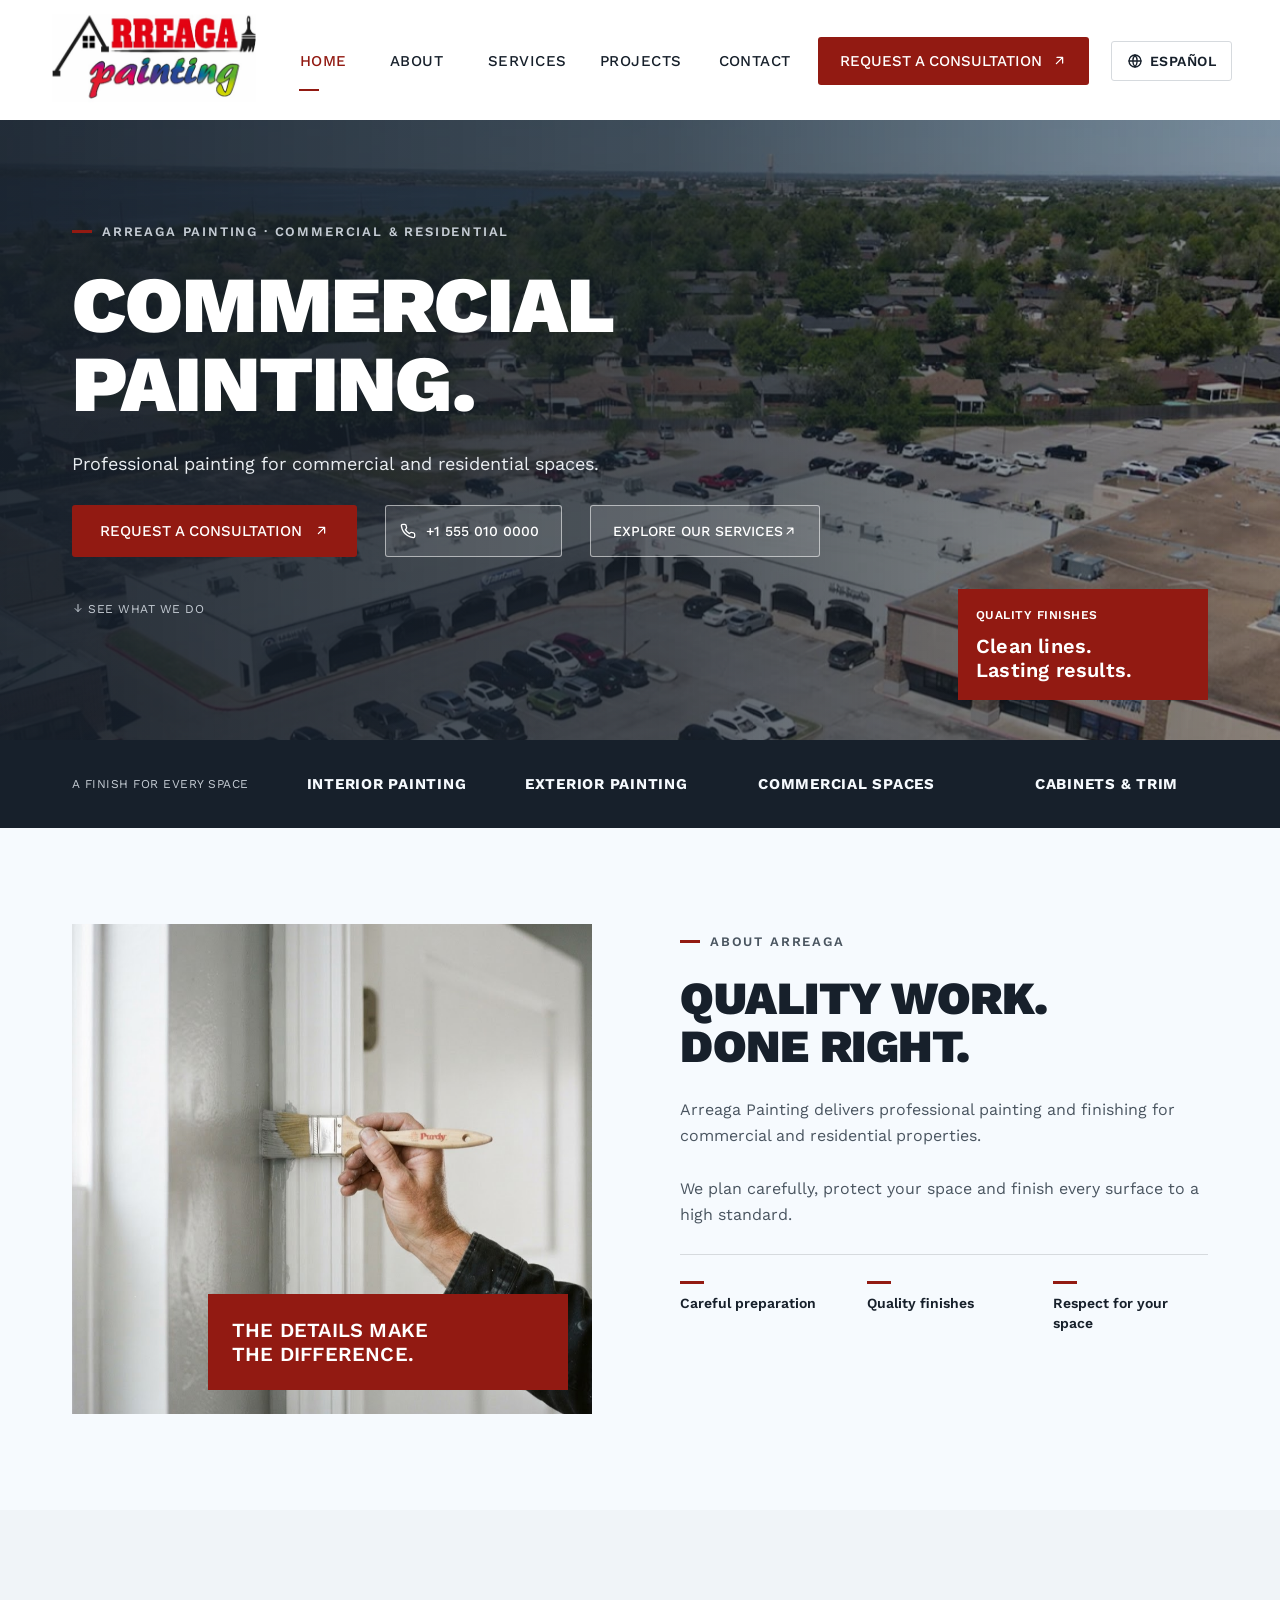
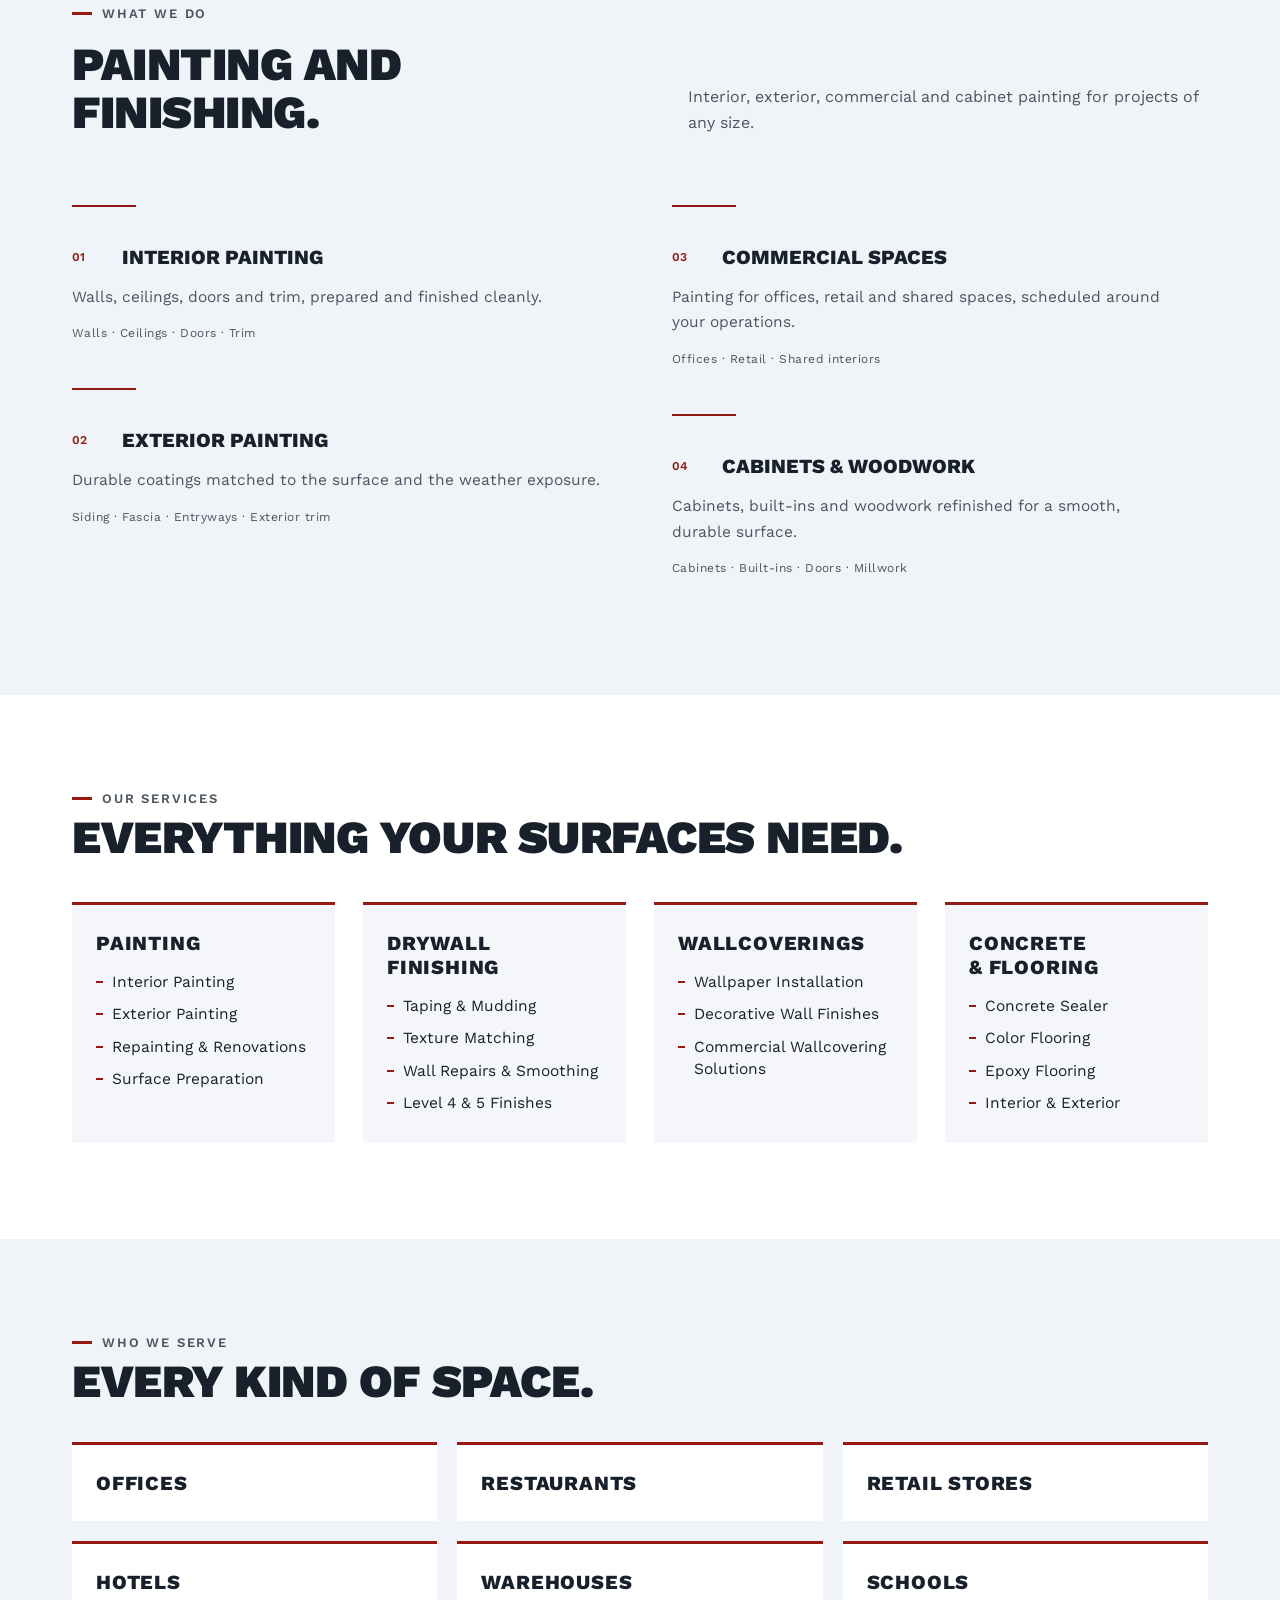
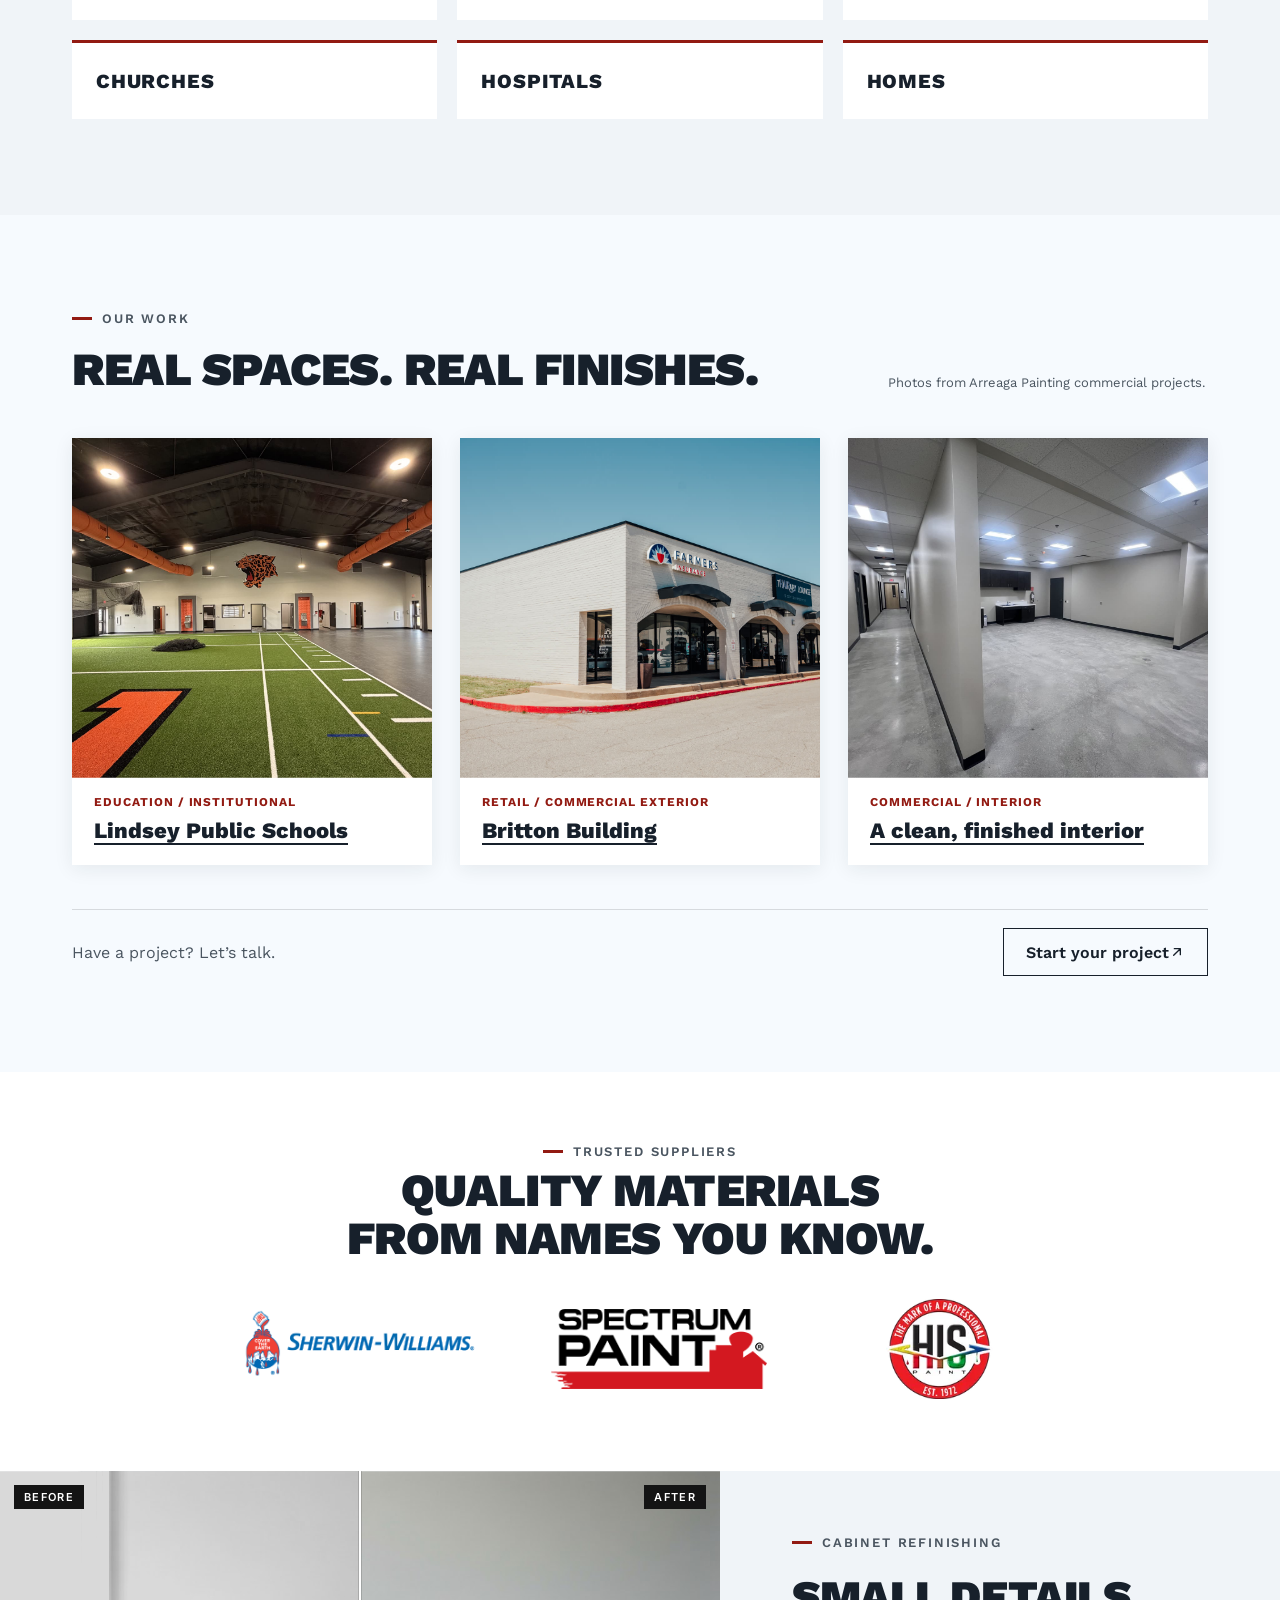
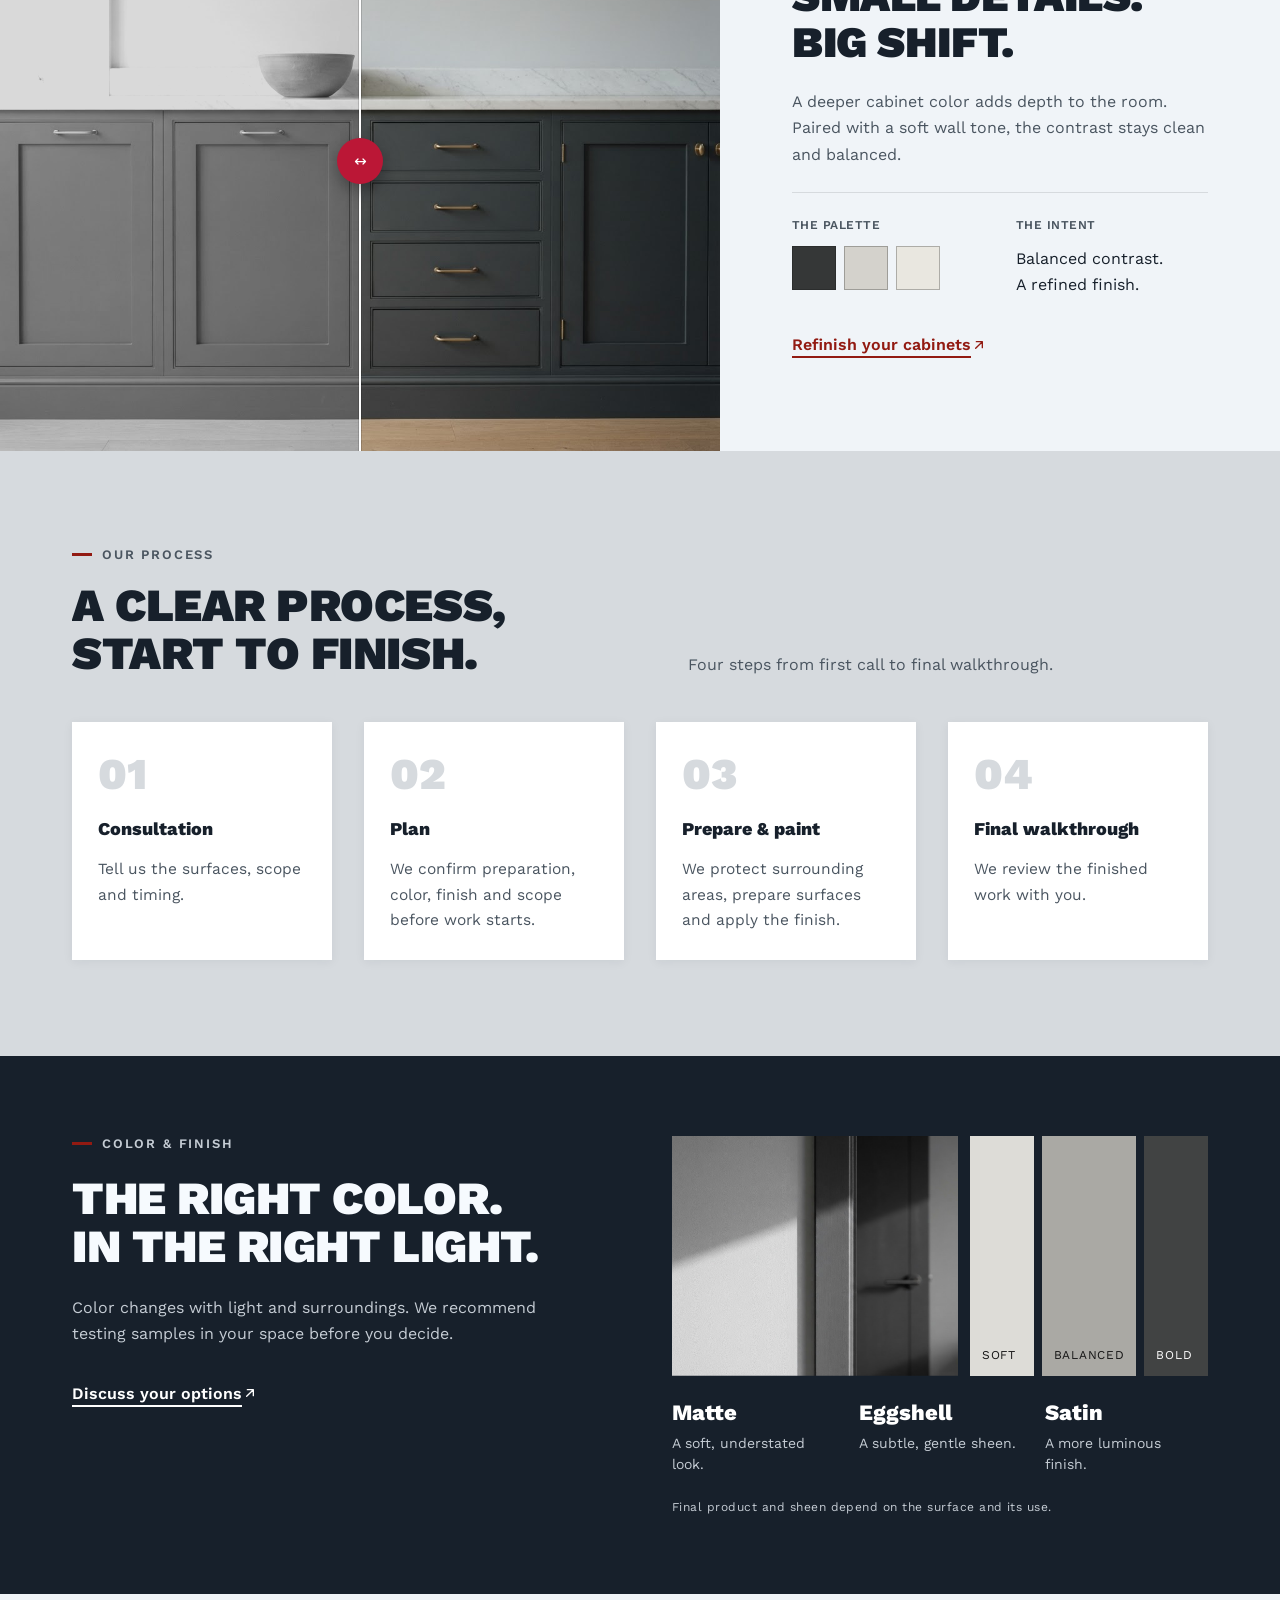
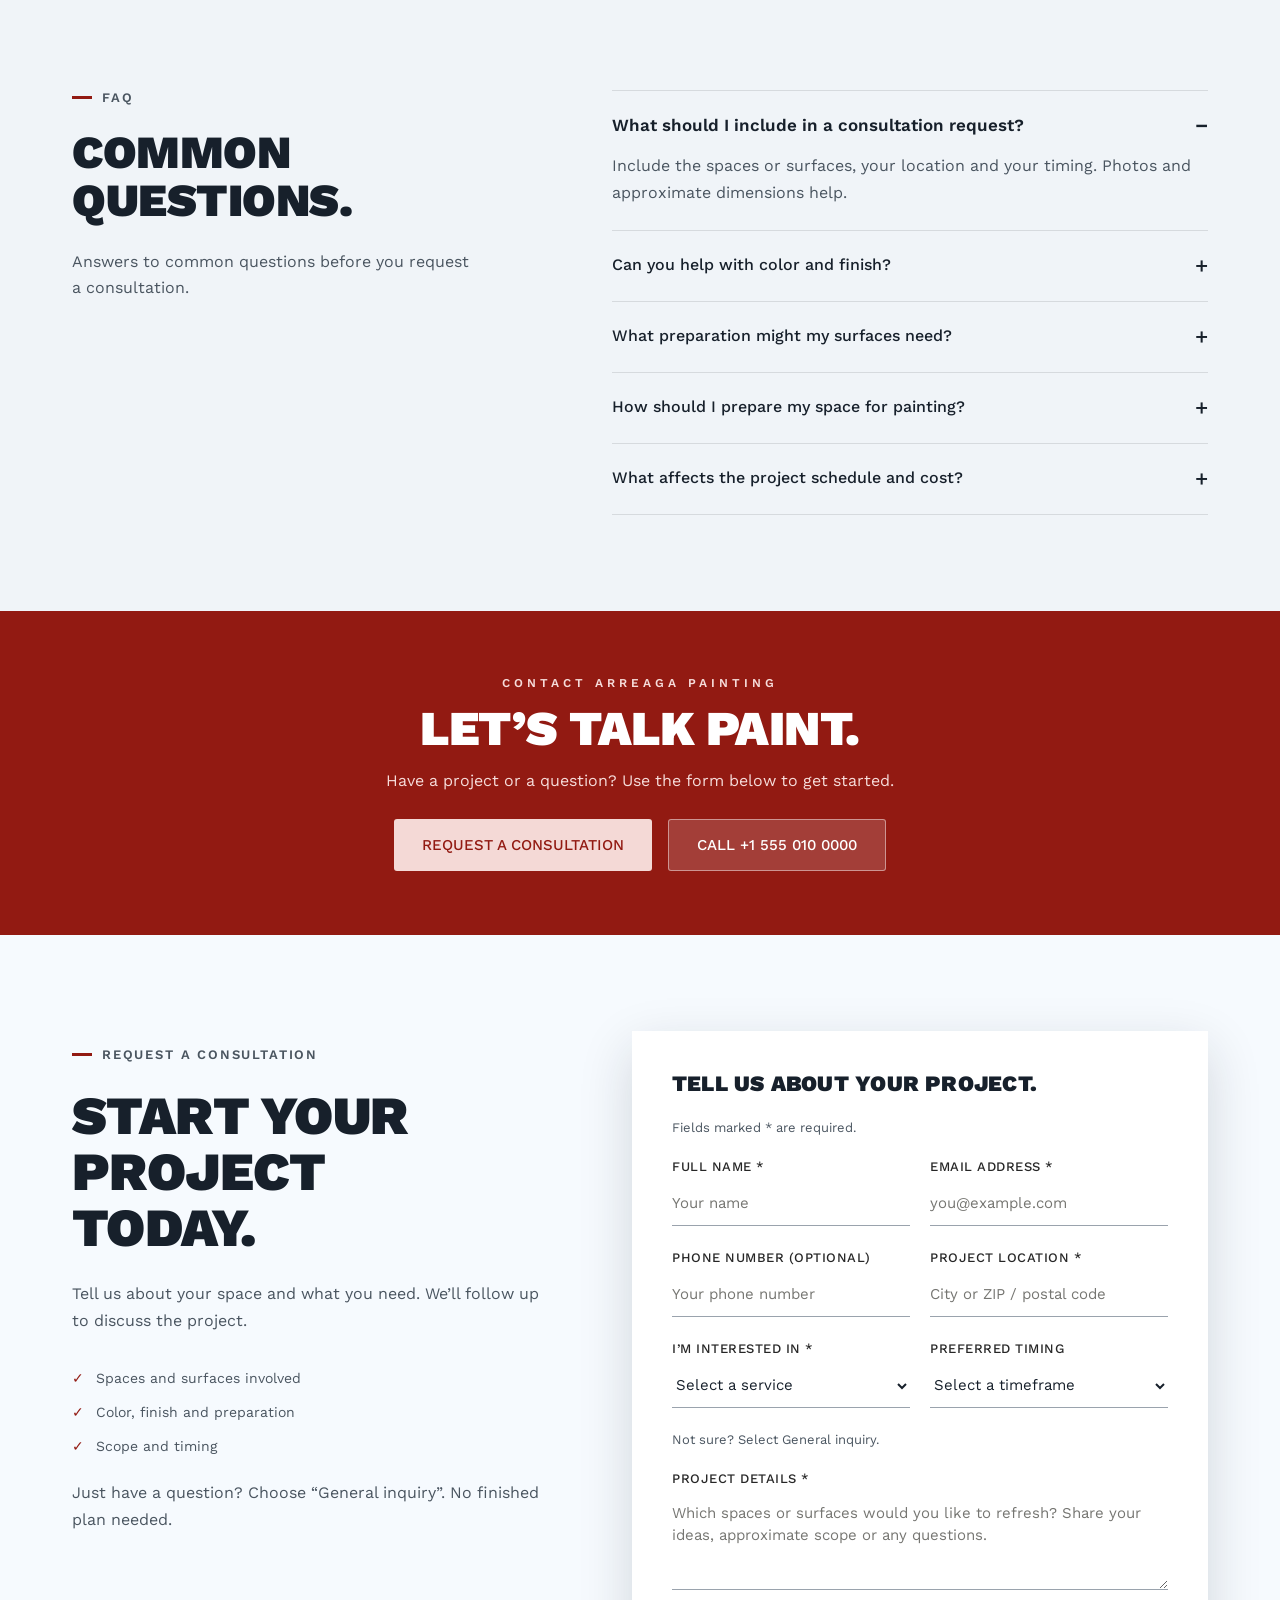
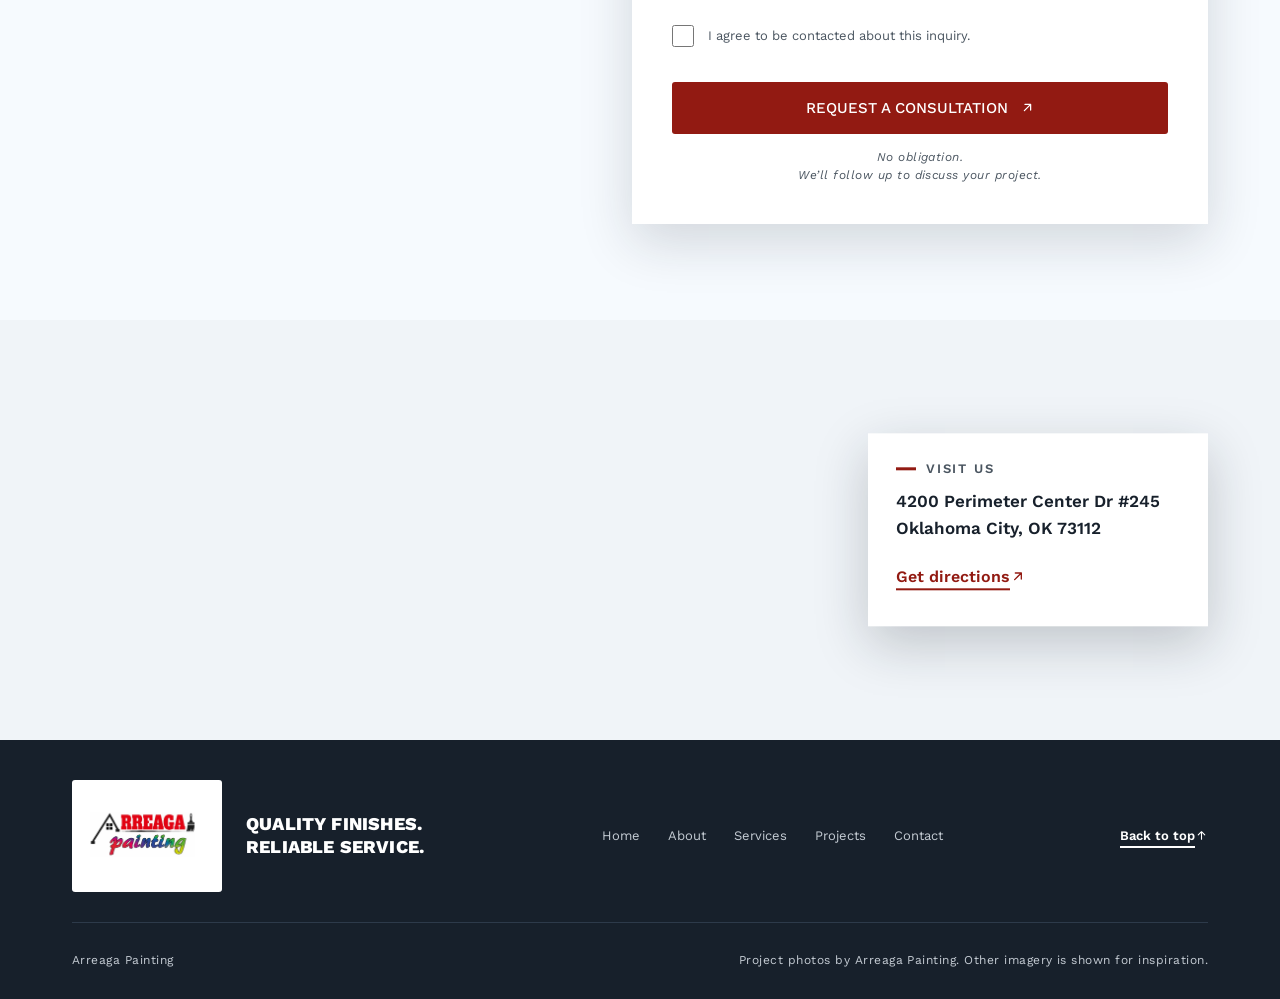
==== commit 14462732: "Add video hero, Spanish, project photos, new sections and tighter copy - Hero video background with " ====
--- a/index.html
+++ b/index.html
@@ -1,5 +1,5 @@
 <!doctype html>
-<html lang="en" class="drl">
+<html lang="en" class="drl biglogo">
 <head>
 <meta charset="utf-8">
 <meta name="viewport" content="width=device-width, initial-scale=1">
@@ -20,9 +20,11 @@
       <a href="#services">Services</a>
       <a href="#projects">Projects</a>
       <a href="#contact">Contact</a>
+      <button class="nav-lang" type="button" lang="es" aria-label="Español"><svg viewBox="0 0 24 24" aria-hidden="true" focusable="false"><circle cx="12" cy="12" r="9"/><path d="M3 12h18M12 3a14 14 0 0 1 0 18M12 3a14 14 0 0 0 0 18"/></svg><span class="lf">Español</span></button>
       <a href="#consultation" class="nav-cta">Request a consultation <span aria-hidden="true"><svg class="ar" viewBox="0 0 24 24" aria-hidden="true" focusable="false"><path d="M7 17 17 7M8 7h9v9"/></svg></span></a>
     </nav>
     <a class="btn" href="#consultation">Request a consultation <span><svg class="ar" viewBox="0 0 24 24" aria-hidden="true" focusable="false"><path d="M7 17 17 7M8 7h9v9"/></svg></span></a>
+    <button class="langbtn" type="button" lang="es" aria-label="Español"><svg viewBox="0 0 24 24" aria-hidden="true" focusable="false"><circle cx="12" cy="12" r="9"/><path d="M3 12h18M12 3a14 14 0 0 1 0 18M12 3a14 14 0 0 0 0 18"/></svg><span class="lf">Español</span><span class="sh">ES</span></button>
     <a class="call" href="tel:+15550100000" aria-label="Call Arreaga Painting"><svg width="20" height="20" viewBox="0 0 24 24" fill="none" stroke="currentColor" stroke-width="2" stroke-linecap="round" stroke-linejoin="round" aria-hidden="true"><path d="M22 16.9v3a2 2 0 0 1-2.2 2 19.8 19.8 0 0 1-8.6-3.1 19.5 19.5 0 0 1-6-6A19.8 19.8 0 0 1 2.1 4.2 2 2 0 0 1 4.1 2h3a2 2 0 0 1 2 1.7c.1 1 .4 1.9.7 2.8a2 2 0 0 1-.5 2.1L8.1 9.9a16 16 0 0 0 6 6l1.3-1.3a2 2 0 0 1 2.1-.4c.9.3 1.8.6 2.8.7a2 2 0 0 1 1.7 2z"/></svg></a>
     <button class="menu" aria-label="Menu" aria-expanded="false" aria-controls="nav" onclick="setMenu(!document.getElementById('nav').classList.contains('open'))">☰</button>
 </header>
@@ -31,19 +33,20 @@
 
   <div class="hero">
     <div class="hero-msg">
-      <p class="label light">Arreaga Painting · Residential &amp; commercial</p>
+      <p class="label light">Arreaga Painting · Commercial &amp; residential</p>
       <h1>Commercial<br>painting.</h1>
-      <p class="lead">A fresh perspective. A considered color. A finish that brings it all together.</p>
+      <p class="lead">Professional painting for commercial and residential spaces.</p>
       <div class="actions">
         <a class="btn" href="#consultation">Request a consultation <span><svg class="ar" viewBox="0 0 24 24" aria-hidden="true" focusable="false"><path d="M7 17 17 7M8 7h9v9"/></svg></span></a>
         <a class="phone-link" href="tel:+15550100000" aria-label="Call Arreaga Painting on +1 555 010 0000"><span class="pi"><svg viewBox="0 0 24 24" aria-hidden="true" focusable="false"><path d="M22 16.9v3a2 2 0 0 1-2.2 2 19.8 19.8 0 0 1-8.6-3.1 19.5 19.5 0 0 1-6-6A19.8 19.8 0 0 1 2.1 4.2 2 2 0 0 1 4.1 2h3a2 2 0 0 1 2 1.7c.1 1 .4 1.9.7 2.8a2 2 0 0 1-.5 2.1L8.1 9.9a16 16 0 0 0 6 6l1.3-1.3a2 2 0 0 1 2.1-.4c.9.3 1.8.6 2.8.7a2 2 0 0 1 1.7 2z"/></svg></span>+1 555 010 0000</a>
         <a href="#services" class="plain">Explore our services <svg class="ar" viewBox="0 0 24 24" aria-hidden="true" focusable="false"><path d="M7 17 17 7M8 7h9v9"/></svg></a>
       </div>
-      <p class="cue"><svg class="ar" viewBox="0 0 24 24" aria-hidden="true" focusable="false"><path d="M12 5v14M6 13l6 6 6-6"/></svg> A NEW CHAPTER FOR YOUR SPACE</p>
+      <p class="cue"><svg class="ar" viewBox="0 0 24 24" aria-hidden="true" focusable="false"><path d="M12 5v14M6 13l6 6 6-6"/></svg> SEE WHAT WE DO</p>
     </div>
     <div class="hero-img">
-      <img src="assets/interior.png" alt="Modern interior">
-      <div class="caption"><small>THE POWER OF A NEW FINISH</small><b>Same space.<br>Entirely new feeling.</b></div>
+      <img src="assets/hero-poster.jpg" alt="Aerial view of a commercial building being repainted by Arreaga Painting">
+      <video class="herovideo" muted loop playsinline preload="none" aria-hidden="true" tabindex="-1"></video>
+      <div class="caption"><small>QUALITY FINISHES</small><b>Clean lines.<br>Lasting results.</b></div>
     </div>
   </div>
 
@@ -60,14 +63,14 @@
   </div>
   <div class="stack">
     <p class="label">About Arreaga</p>
-    <h2>More than paint.<br>A point of view.</h2>
-    <p class="body">The right finish can change how a room feels and how a building presents itself. Arreaga Painting brings a thoughtful approach to the surfaces you live and work with.</p>
-    <p class="body">From the first color conversation to the final details, the focus is simple: understand the space, respect what surrounds it, and make every surface feel considered.</p>
+    <h2>Quality work.<br>Done right.</h2>
+    <p class="body">Arreaga Painting delivers professional painting and finishing for commercial and residential properties.</p>
+    <p class="body">We plan carefully, protect your space and finish every surface to a high standard.</p>
     <hr>
     <div class="principles">
-      <div><i></i><b>Thoughtful preparation</b></div>
-      <div><i></i><b>Considered finishes</b></div>
-      <div><i></i><b>Care for your space</b></div>
+      <div><i></i><b>Careful preparation</b></div>
+      <div><i></i><b>Quality finishes</b></div>
+      <div><i></i><b>Respect for your space</b></div>
     </div>
   </div>
 </section>
@@ -76,71 +79,131 @@
   <div class="intro">
     <div>
       <p class="label">What we do</p>
-      <h2>Your space.<br>Our canvas.</h2>
-    </div>
-    <p class="body">A room refresh or a larger transformation. Explore painting services designed around your surfaces, your style and your project.</p>
+      <h2>Painting and<br>finishing.</h2>
+    </div>
+    <p class="body">Interior, exterior, commercial and cabinet painting for projects of any size.</p>
   </div>
   <div class="services">
     <div>
-      <article><h3><em>01</em>Interior painting<span><svg class="ar" viewBox="0 0 24 24" aria-hidden="true" focusable="false"><path d="M7 17 17 7M8 7h9v9"/></svg></span></h3><p>Give everyday rooms a new atmosphere with thoughtfully chosen colors and a cohesive finish.</p><small>Walls · Ceilings · Doors · Trim</small></article>
-      <article><h3><em>02</em>Exterior painting<span><svg class="ar" viewBox="0 0 24 24" aria-hidden="true" focusable="false"><path d="M7 17 17 7M8 7h9v9"/></svg></span></h3><p>Refresh the character of your exterior with a coating approach suited to the surface and its exposure.</p><small>Siding · Fascia · Entryways · Exterior trim</small></article>
+      <article><h3><em>01</em>Interior painting<span><svg class="ar" viewBox="0 0 24 24" aria-hidden="true" focusable="false"><path d="M7 17 17 7M8 7h9v9"/></svg></span></h3><p>Walls, ceilings, doors and trim, prepared and finished cleanly.</p><small>Walls · Ceilings · Doors · Trim</small></article>
+      <article><h3><em>02</em>Exterior painting<span><svg class="ar" viewBox="0 0 24 24" aria-hidden="true" focusable="false"><path d="M7 17 17 7M8 7h9v9"/></svg></span></h3><p>Durable coatings matched to the surface and the weather exposure.</p><small>Siding · Fascia · Entryways · Exterior trim</small></article>
     </div>
     <div>
-      <article><h3><em>03</em>Commercial spaces<span><svg class="ar" viewBox="0 0 24 24" aria-hidden="true" focusable="false"><path d="M7 17 17 7M8 7h9v9"/></svg></span></h3><p>Create a considered backdrop for your business, with project planning shaped around how the space is used.</p><small>Offices · Retail · Shared interiors</small></article>
-      <article><h3><em>04</em>Cabinets &amp; woodwork<span><svg class="ar" viewBox="0 0 24 24" aria-hidden="true" focusable="false"><path d="M7 17 17 7M8 7h9v9"/></svg></span></h3><p>Bring definition to the details. Explore a fresh finish for cabinetry, built-ins and architectural woodwork.</p><small>Cabinets · Built-ins · Doors · Millwork</small></article>
-    </div>
-  </div>
+      <article><h3><em>03</em>Commercial spaces<span><svg class="ar" viewBox="0 0 24 24" aria-hidden="true" focusable="false"><path d="M7 17 17 7M8 7h9v9"/></svg></span></h3><p>Painting for offices, retail and shared spaces, scheduled around your operations.</p><small>Offices · Retail · Shared interiors</small></article>
+      <article><h3><em>04</em>Cabinets &amp; woodwork<span><svg class="ar" viewBox="0 0 24 24" aria-hidden="true" focusable="false"><path d="M7 17 17 7M8 7h9v9"/></svg></span></h3><p>Cabinets, built-ins and woodwork refinished for a smooth, durable surface.</p><small>Cabinets · Built-ins · Doors · Millwork</small></article>
+    </div>
+  </div>
+</section>
+
+<section id="our-services" class="pad ourserv">
+  <p class="label">Our services</p>
+  <h2>Everything your surfaces need.</h2>
+  <div class="svc-grid">
+    <div class="svc"><h3>Painting</h3><ul>
+      <li>Interior Painting</li>
+      <li>Exterior Painting</li>
+      <li>Repainting &amp; Renovations</li>
+      <li>Surface Preparation</li>
+    </ul></div>
+    <div class="svc"><h3>Drywall Finishing</h3><ul>
+      <li>Taping &amp; Mudding</li>
+      <li>Texture Matching</li>
+      <li>Wall Repairs &amp; Smoothing</li>
+      <li>Level 4 &amp; 5 Finishes</li>
+    </ul></div>
+    <div class="svc"><h3>Wallcoverings</h3><ul>
+      <li>Wallpaper Installation</li>
+      <li>Decorative Wall Finishes</li>
+      <li>Commercial Wallcovering Solutions</li>
+    </ul></div>
+    <div class="svc"><h3>Concrete &amp; Flooring</h3><ul>
+      <li>Concrete Sealer</li>
+      <li>Color Flooring</li>
+      <li>Epoxy Flooring</li>
+      <li>Interior &amp; Exterior</li>
+    </ul></div>
+  </div>
+</section>
+
+<section id="serve" class="pad grey serve">
+  <p class="label">Who we serve</p>
+  <h2>Every kind of space.</h2>
+  <ul class="serve-grid">
+    <li>Offices</li>
+    <li>Restaurants</li>
+    <li>Retail stores</li>
+    <li>Hotels</li>
+    <li>Warehouses</li>
+    <li>Schools</li>
+    <li>Churches</li>
+    <li>Hospitals</li>
+    <li>Homes</li>
+  </ul>
 </section>
 
 <section id="projects" class="pad dark">
   <div class="intro">
     <div>
-      <p class="label light">Project inspiration</p>
-      <h2 class="on-dark">Possibilities in paint.</h2>
-    </div>
-    <p class="note-sm">Illustrative concepts, not completed Arreaga projects. A starting point for your own space.</p>
-  </div>
-  <div class="gallery">
-    <figure class="big">
-      <img src="assets/project1.png" alt="Interior concept">
-      <figcaption><span><small>INTERIOR CONCEPT / WARM NEUTRALS</small><b>A softer kind of statement</b></span><i><svg class="ar" viewBox="0 0 24 24" aria-hidden="true" focusable="false"><path d="M7 17 17 7M8 7h9v9"/></svg></i></figcaption>
+      <p class="label light">Our work</p>
+      <h2 class="on-dark">Real spaces. Real finishes.</h2>
+    </div>
+    <p class="note-sm">Photos from Arreaga Painting commercial projects.</p>
+  </div>
+  <div class="gallery trio">
+    <figure>
+      <img src="assets/project-lindsey.jpg" alt="Indoor athletic facility with a turf field and tiger mural at Lindsey Public Schools" loading="lazy">
+      <figcaption><span><small>EDUCATION / INSTITUTIONAL</small><b>Lindsey Public Schools</b></span><i><svg class="ar" viewBox="0 0 24 24" aria-hidden="true" focusable="false"><path d="M7 17 17 7M8 7h9v9"/></svg></i></figcaption>
     </figure>
-    <figure class="small">
-      <img src="assets/project2.png" alt="Exterior concept">
-      <figcaption><span><small>EXTERIOR CONCEPT / CONTRAST &amp; CHARACTER</small><b>A fresh first impression</b></span><i><svg class="ar" viewBox="0 0 24 24" aria-hidden="true" focusable="false"><path d="M7 17 17 7M8 7h9v9"/></svg></i></figcaption>
+    <figure>
+      <img src="assets/project-britton.jpg" alt="Exterior of the Britton Building, a white-painted brick commercial building with arched storefronts" loading="lazy">
+      <figcaption><span><small>RETAIL / COMMERCIAL EXTERIOR</small><b>Britton Building</b></span><i><svg class="ar" viewBox="0 0 24 24" aria-hidden="true" focusable="false"><path d="M7 17 17 7M8 7h9v9"/></svg></i></figcaption>
     </figure>
-  </div>
-  <div class="continue"><span>Have a space in mind? Let’s explore what it could become.</span><a href="#consultation">Start your project <svg class="ar" viewBox="0 0 24 24" aria-hidden="true" focusable="false"><path d="M7 17 17 7M8 7h9v9"/></svg></a></div>
+    <figure>
+      <img src="assets/project-office.jpg" alt="Finished commercial interior with polished concrete floors and open workspace" loading="lazy">
+      <figcaption><span><small>COMMERCIAL / INTERIOR</small><b>A clean, finished interior</b></span><i><svg class="ar" viewBox="0 0 24 24" aria-hidden="true" focusable="false"><path d="M7 17 17 7M8 7h9v9"/></svg></i></figcaption>
+    </figure>
+  </div>
+  <div class="continue"><span>Have a project? Let’s talk.</span><a href="#consultation">Start your project <svg class="ar" viewBox="0 0 24 24" aria-hidden="true" focusable="false"><path d="M7 17 17 7M8 7h9v9"/></svg></a></div>
+</section>
+
+<section class="suppliers pad" id="suppliers" aria-label="Trusted suppliers">
+  <p class="label">Trusted suppliers</p>
+  <h2>Quality materials from names you know.</h2>
+  <ul class="logos">
+    <li><img src="assets/Logos/Sherwin_Logo.png" alt="Sherwin-Williams" loading="lazy"></li>
+    <li><img src="assets/Logos/Spectrum_Logo.png" alt="Spectrum Paint" loading="lazy"></li>
+    <li><img src="assets/Logos/HIS_Logo.png" alt="HIS Paint" loading="lazy"></li>
+  </ul>
 </section>
 
 <section class="story grey">
   <img src="assets/cabinet.png" alt="Cabinet concept">
   <div class="story-body">
-    <p class="label">Inside the idea / Cabinet concept</p>
+    <p class="label">Cabinet refinishing</p>
     <h2 class="s58">Small details.<br>Big shift.</h2>
-    <p class="body">A deeper cabinet color gives familiar architecture a new presence. Paired with a soft wall tone, the contrast feels intentional rather than overpowering.</p>
+    <p class="body">A deeper cabinet color adds depth to the room. Paired with a soft wall tone, the contrast stays clean and balanced.</p>
     <hr>
     <div class="finish">
       <div><small>THE PALETTE</small><div class="swatches"><i style="background:#353737"></i><i style="background:#d4d2cc"></i><i style="background:#e9e7e0"></i></div></div>
-      <div><small>THE INTENT</small><p>A grounded contrast.<br>A quieter, richer finish.</p></div>
-    </div>
-    <a class="red-link" href="#consultation">Explore a finish for your cabinetry <svg class="ar" viewBox="0 0 24 24" aria-hidden="true" focusable="false"><path d="M7 17 17 7M8 7h9v9"/></svg></a>
+      <div><small>THE INTENT</small><p>Balanced contrast.<br>A refined finish.</p></div>
+    </div>
+    <a class="red-link" href="#consultation">Refinish your cabinets <svg class="ar" viewBox="0 0 24 24" aria-hidden="true" focusable="false"><path d="M7 17 17 7M8 7h9v9"/></svg></a>
   </div>
 </section>
 
 <section id="process" class="pad">
   <div class="intro">
     <div>
-      <p class="label">From first conversation to final coat</p>
-      <h2>A clear path to<br>a fresh start.</h2>
-    </div>
-    <p class="body">Good work starts with a shared plan. Here’s how a painting project comes together.</p>
+      <p class="label">Our process</p>
+      <h2>A clear process,<br>start to finish.</h2>
+    </div>
+    <p class="body">Four steps from first call to final walkthrough.</p>
   </div>
   <div class="steps">
-    <div><em>01</em><h4>Talk about your space</h4><p>Share what you want to change, the surfaces involved and your preferred timing.</p></div>
-    <div><em>02</em><h4>Shape the plan</h4><p>Discuss preparation, color and finish options, then define the scope before work begins.</p></div>
-    <div><em>03</em><h4>Prepare &amp; paint</h4><p>Protect surrounding areas, address the surface and build the finish with care.</p></div>
-    <div><em>04</em><h4>Look at every detail</h4><p>Review the finished space together and talk through care for the new surfaces.</p></div>
+    <div><em>01</em><h4>Consultation</h4><p>Tell us the surfaces, scope and timing.</p></div>
+    <div><em>02</em><h4>Plan</h4><p>We confirm preparation, color, finish and scope before work starts.</p></div>
+    <div><em>03</em><h4>Prepare &amp; paint</h4><p>We protect surrounding areas, prepare surfaces and apply the finish.</p></div>
+    <div><em>04</em><h4>Final walkthrough</h4><p>We review the finished work with you.</p></div>
   </div>
 </section>
 
@@ -148,8 +211,8 @@
   <div class="guide-text">
     <p class="label light">Color &amp; finish</p>
     <h2 class="on-dark">The right color.<br>In the right light.</h2>
-    <p class="body light">Color changes with the room, the light and the materials around it. Start with the feeling you want, then consider samples in your own space.</p>
-    <a class="white-link" href="#consultation">Let’s talk through your options <svg class="ar" viewBox="0 0 24 24" aria-hidden="true" focusable="false"><path d="M7 17 17 7M8 7h9v9"/></svg></a>
+    <p class="body light">Color changes with light and surroundings. We recommend testing samples in your space before you decide.</p>
+    <a class="white-link" href="#consultation">Discuss your options <svg class="ar" viewBox="0 0 24 24" aria-hidden="true" focusable="false"><path d="M7 17 17 7M8 7h9v9"/></svg></a>
   </div>
   <div class="mood">
     <div class="study">
@@ -165,44 +228,44 @@
       <div><b>Eggshell</b><p>A subtle, gentle sheen.</p></div>
       <div><b>Satin</b><p>A more luminous finish.</p></div>
     </div>
-    <small class="light">Final product and sheen choices depend on the surface and how it will be used.</small>
+    <small class="light">Final product and sheen depend on the surface and its use.</small>
   </div>
 </section>
 
 <section class="pad grey faq">
   <div class="faq-intro">
-    <p class="label">Before we begin</p>
-    <h2>A few good<br>questions.</h2>
-    <p class="body">Every space is different. A consultation is the place to ask questions and work through the details.</p>
+    <p class="label">FAQ</p>
+    <h2>Common<br>questions.</h2>
+    <p class="body">Answers to common questions before you request a consultation.</p>
   </div>
   <div class="qs">
-    <details open><summary>What should I include in a consultation request?</summary><p>Tell us which spaces or surfaces you have in mind, your general location and your ideal timing. Photos, approximate dimensions and any color ideas can help shape the conversation.</p></details>
-    <details><summary>Can we talk through color and finish options?</summary><p>Yes. We’ll discuss the feeling you want and suggest samples to try in your own light.</p></details>
-    <details><summary>What preparation might my surfaces need?</summary><p>It depends on the surface and its condition. We’ll review this together before work begins.</p></details>
-    <details><summary>How should I prepare my space for painting?</summary><p>We’ll share simple steps for clearing and protecting the area when we define the plan.</p></details>
-    <details><summary>What affects the project schedule and cost?</summary><p>Scope, surface condition, preparation, finish choices and timing all play a part.</p></details>
+    <details open><summary>What should I include in a consultation request?</summary><p>Include the spaces or surfaces, your location and your timing. Photos and approximate dimensions help.</p></details>
+    <details><summary>Can you help with color and finish?</summary><p>Yes. We’ll recommend options and samples to test in your space.</p></details>
+    <details><summary>What preparation might my surfaces need?</summary><p>It depends on the surface and its condition. We’ll confirm it before work begins.</p></details>
+    <details><summary>How should I prepare my space for painting?</summary><p>We’ll give you clear instructions for clearing and protecting the area.</p></details>
+    <details><summary>What affects the project schedule and cost?</summary><p>Scope, surface condition, preparation, finishes and timing.</p></details>
   </div>
 </section>
 
 <section id="contact" class="contact">
   <div><small>CONTACT ARREAGA PAINTING</small><h2>LET’S TALK PAINT.</h2></div>
-  <p>A project idea, a color question or a space ready for change? Use the form below to start a conversation with Arreaga Painting.</p>
+  <p>Have a project or a question? Use the form below to get started.</p>
   <span class="arrow"><svg class="ar ar-se" viewBox="0 0 24 24" aria-hidden="true" focusable="false"><path d="M7 17 17 7M8 7h9v9"/></svg></span>
 </section>
 
 <section id="consultation" class="pad dark request">
   <div class="invite">
     <p class="label light">Request a consultation</p>
-    <h2 class="on-dark s76">Your next<br>chapter<br>starts here.</h2>
-    <p class="body light">Tell us a little about your space and what you have in mind. We’ll use your details to begin a focused project conversation.</p>
+    <h2 class="on-dark s76">Start your<br>project<br>today.</h2>
+    <p class="body light">Tell us about your space and what you need. We’ll follow up to discuss the project.</p>
     <ul>
-      <li>Your vision and the surfaces involved</li>
-      <li>Color, finish and preparation options</li>
-      <li>Project scope and preferred timing</li>
+      <li>Spaces and surfaces involved</li>
+      <li>Color, finish and preparation</li>
+      <li>Scope and timing</li>
     </ul>
-    <p class="body light sm">Just have a question? Choose “General inquiry” in the form. You don’t need a finished plan to get in touch.</p>
-  </div>
-  <form onsubmit="event.preventDefault();this.querySelector('button').textContent='Thank you — we’ll be in touch'">
+    <p class="body light sm">Just have a question? Choose “General inquiry”. No finished plan needed.</p>
+  </div>
+  <form onsubmit="event.preventDefault();var m='Thank you. We’ll be in touch.';this.querySelector('button').textContent=window.__t?window.__t(m):m">
     <h3>TELL US ABOUT YOUR PROJECT.</h3>
     <small>Fields marked * are required.</small>
     <div class="row">
@@ -221,12 +284,12 @@
         <select><option value="">Select a timeframe</option><option>As soon as possible</option><option>Within 1–2 months</option><option>In 3–6 months</option><option>Just exploring</option></select>
       </label>
     </div>
-    <small>Not sure where to start? Select General inquiry.</small>
+    <small>Not sure? Select General inquiry.</small>
     <label>Project details *<textarea required rows="4" placeholder="Which spaces or surfaces would you like to refresh? Share your ideas, approximate scope or any questions."></textarea></label>
-    <label class="consent"><input type="checkbox" required> I agree to be contacted about my inquiry. My details will be used to discuss this request.</label>
+    <label class="consent"><input type="checkbox" required> I agree to be contacted about this inquiry.</label>
     <div class="submit">
       <button class="btn" type="submit">Request a consultation <svg class="ar" viewBox="0 0 24 24" aria-hidden="true" focusable="false"><path d="M7 17 17 7M8 7h9v9"/></svg></button>
-      <small>A conversation first.<br>No need to commit to a scope.</small>
+      <small>No obligation.<br>We’ll follow up to discuss your project.</small>
     </div>
   </form>
 </section>
@@ -242,12 +305,12 @@
 
 <footer>
   <div class="foot">
-    <div class="brand"><img src="assets/logo.png" alt="Arreaga Painting"><b>A FRESH FINISH.<br>A NEW PERSPECTIVE.</b></div>
+    <div class="brand"><img src="assets/logo.png" alt="Arreaga Painting"><b>QUALITY FINISHES.<br>RELIABLE SERVICE.</b></div>
     <nav><a href="#home">Home</a><a href="#about">About</a><a href="#services">Services</a><a href="#projects">Projects</a><a href="#contact">Contact</a></nav>
     <a class="top" href="#home">Back to top <svg class="ar" viewBox="0 0 24 24" aria-hidden="true" focusable="false"><path d="M12 19V5M6 11l6-6 6 6"/></svg></a>
   </div>
   <hr>
-  <div class="notes"><span>Arreaga Painting</span><span>Architectural imagery shown for inspiration. Project concepts are illustrative.</span></div>
+  <div class="notes"><span>Arreaga Painting</span><span>Project photos by Arreaga Painting. Other imagery is shown for inspiration.</span></div>
 </footer>
 
 <script>
@@ -318,6 +381,7 @@
 if(window.matchMedia&&window.matchMedia('(prefers-reduced-motion: reduce)').matches)return;
 var h=document.querySelector('.hero-img'),w=document.createElement('div');
 w.className='rvwall';h.appendChild(w);
+w.addEventListener('animationend',function(){w.remove()});   // don't leave a composited layer over the video
 var io=new window.IntersectionObserver(function(es){es.forEach(function(e){if(e.isIntersecting){w.classList.add('go');io.disconnect()}})},{threshold:.4});
 io.observe(h);
 return function(){io.disconnect();w.remove()};
@@ -391,51 +455,6 @@
 box.addEventListener('pointerdown',dn);box.addEventListener('pointermove',mv);box.addEventListener('pointerup',up);box.addEventListener('pointercancel',up);
 window.addEventListener('resize',fit);
 return function(){window.removeEventListener('resize',fit);box.remove();story.style.position=oldPos};
-})(document,window);
-</script>
-<script>
-/* Colour palette field for the consultation form (applied from design review). Uses spans, not buttons: the form's own
-   submit handler edits the first <button> in the form. */
-(function(document,window){
-var form=document.querySelector('form'),ta=form&&form.querySelector('textarea');
-if(!form||!ta)return function(){};
-var anchor=ta.closest('label');
-var P=[['Warm White','#F4EFE6'],['Linen','#E6DCCB'],['Greige','#C9BFAF'],['Taupe','#9C8F80'],['Mist','#DDE2E3'],['Soft Grey','#B9BEBE'],['Slate','#5E6A70'],['Charcoal','#353737'],['Sage','#9BAA95'],['Sea Blue','#6F8FA3'],['Navy','#2B3A52'],['Terracotta','#B9674A']];
-function rgb(h){return [parseInt(h.slice(1,3),16),parseInt(h.slice(3,5),16),parseInt(h.slice(5,7),16)]}
-function lum(h){var c=rgb(h);return (0.299*c[0]+0.587*c[1]+0.114*c[2])/255}
-function closest(h){var c=rgb(h),best=P[0],bd=1e12;P.forEach(function(p){var q=rgb(p[1]),d=Math.pow(c[0]-q[0],2)+Math.pow(c[1]-q[1],2)+Math.pow(c[2]-q[2],2);if(d<bd){bd=d;best=p}});return best}
-// note: spans, not buttons. The form's own submit handler edits the first button in the form.
-var wrap=document.createElement('div');wrap.className='pal-field';
-wrap.innerHTML='<div class="pal-hd"><b>Colour you have in mind</b><span>Optional</span></div>'+
- '<div class="pal-grid" role="radiogroup" aria-label="Colour you have in mind">'+
- P.map(function(p){return '<span class="pal-sw" role="radio" tabindex="0" aria-checked="false" aria-label="'+p[0]+'" title="'+p[0]+'" data-h="'+p[1]+'" data-n="'+p[0]+'" style="background:'+p[1]+';color:'+(lum(p[1])>0.6?'#141414':'#fff')+'"></span>'}).join('')+
- '<label class="pal-custom" title="Pick any colour"><span class="pal-plus" aria-hidden="true">+</span><input type="color" value="#C9BFAF" aria-label="Pick your own colour"></label></div>'+
- '<div class="pal-sel" aria-live="polite"><i class="pal-chip"></i><span class="pal-name">No colour chosen yet</span><span class="pal-clear" role="button" tabindex="0" hidden>Clear</span></div>'+
- '<p class="pal-note">Choose a swatch or pick your own. We will find the closest match when we talk.</p>'+
- '<input type="hidden" name="colour_hex"><input type="hidden" name="colour_name">';
-anchor.parentNode.insertBefore(wrap,anchor);
-var sws=[].slice.call(wrap.querySelectorAll('.pal-sw')),custom=wrap.querySelector('.pal-custom'),picker=custom.querySelector('input'),
-    chip=wrap.querySelector('.pal-chip'),nm=wrap.querySelector('.pal-name'),clr=wrap.querySelector('.pal-clear'),
-    hex=wrap.querySelector('input[name=colour_hex]'),hname=wrap.querySelector('input[name=colour_name]');
-function pick(h,n,isCustom){
-  sws.forEach(function(s){s.setAttribute('aria-checked',(!isCustom&&s.getAttribute('data-h')===h)?'true':'false')});
-  custom.classList.toggle('on',!!isCustom);
-  if(isCustom)custom.style.setProperty('--c',h);
-  chip.style.background=h;
-  var c=closest(h)[0];
-  nm.textContent=isCustom?('Custom '+h.toUpperCase()+' · closest match: '+c):(n+' · '+h.toUpperCase());
-  hex.value=h.toUpperCase();hname.value=isCustom?(c+' (custom '+h.toUpperCase()+')'):n;
-  clr.hidden=false;
-}
-function reset(){
-  sws.forEach(function(s){s.setAttribute('aria-checked','false')});
-  custom.classList.remove('on');chip.style.background='';nm.textContent='No colour chosen yet';hex.value='';hname.value='';clr.hidden=true;
-}
-function onClick(e){var s=e.target.closest('.pal-sw');if(s){pick(s.getAttribute('data-h'),s.getAttribute('data-n'),false);return}if(e.target.closest('.pal-clear'))reset()}
-function onKey(e){if(e.key!=='Enter'&&e.key!==' ')return;var t=e.target;if(t.classList.contains('pal-sw')||t.classList.contains('pal-clear')){e.preventDefault();t.click()}}
-function onPick(){pick(picker.value,'',true)}
-wrap.addEventListener('click',onClick);wrap.addEventListener('keydown',onKey);picker.addEventListener('input',onPick);
-return function(){wrap.remove()};
 })(document,window);
 </script>
 <script>
@@ -456,5 +475,30 @@
   }
 })(document);
 </script>
+<script>
+/* Hero background video. The poster image underneath is the fallback: it is all that shows for visitors who prefer
+   reduced motion, have Data Saver on, can't autoplay (e.g. iOS Low Power Mode) or lose the connection.
+   Phones get a smaller file; the video pauses while the hero is off screen. */
+(function(){
+  var v=document.querySelector('.herovideo');
+  if(!v)return;
+  var reduce=window.matchMedia&&window.matchMedia('(prefers-reduced-motion: reduce)').matches;
+  var save=navigator.connection&&navigator.connection.saveData;
+  if(reduce||save)return;
+  var small=window.matchMedia&&window.matchMedia('(max-width: 800px)').matches;
+  v.muted=true;v.setAttribute('muted','');
+  function shown(on){v.classList.toggle('on',on);v.parentNode.classList.toggle('vplaying',on)}
+  v.addEventListener('playing',function(){shown(true)});
+  v.addEventListener('error',function(){shown(false)});
+  v.addEventListener('emptied',function(){shown(false)});
+  v.src=small?'assets/hero-sm.mp4':'assets/hero.mp4';
+  function play(){var q=v.play();if(q&&q.catch)q.catch(function(){})}
+  play();
+  if('IntersectionObserver' in window){
+    new IntersectionObserver(function(es){es.forEach(function(e){if(e.isIntersecting)play();else v.pause()})},{threshold:0}).observe(v.parentNode);
+  }
+})();
+</script>
+<script src="lang-es.js"></script>
 </body>
 </html>
--- a/style.css
+++ b/style.css
@@ -111,6 +111,13 @@
 .continue{display:flex;justify-content:space-between;border-top:1px solid #414141;padding-top:18px;font-size:14px;color:var(--soft)}
 .continue a{color:#fff;font-weight:600}
 
+/* project photo cards: three across on desktop, two plus one on tablets, one column on phones */
+.gallery.trio{display:grid;grid-template-columns:repeat(3,1fr);gap:28px;align-items:start}
+.gallery.trio figure{width:auto;padding-top:0}
+.gallery.trio figure img{height:340px}
+@media(max-width:1100px){.gallery.trio{grid-template-columns:1fr 1fr;gap:24px}.gallery.trio figure:last-child{grid-column:1/-1}.gallery.trio figure img{height:300px}.gallery.trio figure:last-child img{height:360px}}
+@media(max-width:800px){.gallery.trio{grid-template-columns:1fr}.gallery.trio figure img,.gallery.trio figure:last-child img{height:260px}}
+
 /* story */
 .story{display:flex;height:580px}
 .story img{width:720px;height:100%;object-fit:cover}
@@ -213,8 +220,8 @@
   .hero-msg,.lead,.photo,.guide-text,.faq-intro,.invite,.contact>div,figure.big,figure.small{width:auto}
   h1{font-size:80px}h2{font-size:48px}.s76{font-size:56px}
 }
-/* hamburger header: the full nav + CTA no longer fits below ~960px */
-@media(max-width:960px){
+/* hamburger header: the full nav, CTA and language button no longer fit below ~1024px */
+@media(max-width:1024px){
   .header{height:96px;padding:0 20px}
   .header{overflow:visible}   /* let the dropdown menu show below the bar */
   .logo{height:96px;width:112px}
@@ -506,26 +513,6 @@
 
 
 /* ===== Colour palette in the consultation form (applied from design review) ===== */
-.pal-field{display:flex;flex-direction:column;gap:12px}
-.pal-hd{display:flex;justify-content:space-between;align-items:baseline;font-size:12px}
-.pal-hd b{font-weight:600}
-.pal-hd span{color:var(--mute);font-weight:400}
-.pal-grid{display:grid;grid-template-columns:repeat(auto-fill,minmax(48px,1fr));gap:10px}
-.pal-sw,.pal-custom{position:relative;display:block!important;aspect-ratio:1;min-height:44px;border-radius:10px;border:1px solid rgba(20,20,20,.18);cursor:pointer;padding:0;transition:transform .2s cubic-bezier(.2,.7,.1,1),box-shadow .2s}
-.pal-sw:hover,.pal-custom:hover{transform:translateY(-2px);box-shadow:0 6px 14px rgba(20,20,20,.14)}
-.pal-sw[aria-checked=true],.pal-custom.on{outline:2px solid var(--red);outline-offset:3px}
-.pal-sw[aria-checked=true]:after{content:"✓";position:absolute;inset:0;display:grid;place-items:center;font:700 18px Inter,sans-serif}
-.pal-sw:focus-visible,.pal-custom:focus-within{outline:3px solid var(--ink);outline-offset:3px}
-.pal-custom{background:conic-gradient(from 0deg,#e5484d,#f5a524,#e9e143,#46c35f,#3aa7e5,#8a63d2,#e5484d);overflow:hidden}
-.pal-custom.on{background:var(--c)}
-.pal-plus{position:absolute;inset:0;display:grid;place-items:center;color:#fff;font:600 22px Inter,sans-serif;text-shadow:0 1px 3px rgba(0,0,0,.5);pointer-events:none}
-form .pal-custom input[type=color]{position:absolute;inset:0;width:100%;height:100%;min-height:0;padding:0;border:0;opacity:0;cursor:pointer}
-.pal-sel{display:flex;align-items:center;gap:10px;min-height:44px;padding:8px 12px;font-size:13px;background:var(--bg);border:1px dashed #b9b9b5;border-radius:8px}
-.pal-chip{flex:none;width:24px;height:24px;border-radius:50%;border:1px solid rgba(20,20,20,.2);background:repeating-conic-gradient(#e7e7e4 0 25%,#fff 0 50%) 0 0/10px 10px}
-.pal-name{flex:1;color:var(--ink)}
-.pal-clear{color:var(--red);font:600 12px Inter,sans-serif;cursor:pointer;padding:8px}
-.pal-clear[hidden]{display:none}
-.pal-note{font-size:12px;line-height:1.5;color:var(--mute)}
 
 
 /* ===== Industrial commercial look (applied from design review). Everything is scoped under html.drl, which index.html sets. ===== */
@@ -554,8 +541,8 @@
 html.drl .btn:hover{background:#6f130d}
 html.drl .header .btn{font-size:15px;height:48px;padding:0 22px;gap:10px}
 html.drl .rvcall svg{width:16px;height:16px;fill:none;stroke:currentColor;stroke-width:2;stroke-linecap:round;stroke-linejoin:round}
-@media(max-width:1280px){html.drl .header .rvcall{display:none}}
-@media(min-width:961px){html.drl nav#nav{font-size:15px;font-weight:500;text-transform:uppercase;letter-spacing:.03em;gap:26px}}
+@media(max-width:1400px){html.drl .header .rvcall{display:none}}
+@media(min-width:1025px){html.drl nav#nav{font-size:15px;font-weight:500;text-transform:uppercase;letter-spacing:.03em;gap:26px}}
 html.drl .hero{display:block;position:relative;height:auto;min-height:620px;padding:0 72px;overflow:hidden}
 html.drl .hero-msg{position:relative;z-index:2;width:min(780px,100%);padding:104px 0 112px;gap:26px}
 html.drl .hero-img{position:absolute;inset:0;z-index:0;flex:none;min-height:0;height:auto;margin:0}
@@ -617,3 +604,77 @@
 html.drl .brand img{background:#fff;padding:6px 10px;border-radius:3px;width:150px;height:112px}
 @media(max-width:1100px){html.drl .hero{padding:0 32px}html.drl .hero-msg{padding:80px 0 88px}html.drl .caption{right:32px}html.drl .contact{padding:56px 32px}}
 @media(max-width:800px){html.drl .hero{padding:0 20px;min-height:0}html.drl .hero-msg{padding:64px 0 72px}html.drl .hero-img{height:auto;margin:0}html.drl .caption{display:none}html.drl .contact{padding:48px 20px}html.drl .brand img{width:130px;height:98px}html.drl .submit{align-items:stretch}}
+
+
+/* ===== Bigger header logo (applied from design review). Scoped under html.biglogo, which index.html sets. ===== */
+html.biglogo .header>a:first-child{display:flex;align-items:center;height:100%;overflow:hidden;line-height:0;flex:none}
+html.biglogo .logo{display:block;height:197px;width:229px;max-width:none;flex:none}
+@media(max-width:1100px){html.biglogo .logo{height:176px;width:205px}}
+@media(max-width:1024px){html.biglogo .header{height:104px}html.biglogo .logo{height:150px;width:175px}html.biglogo [id]{scroll-margin-top:112px}}
+
+
+/* hero background video: sits above the poster image and fades in once it is actually playing */
+.hero-img .herovideo{position:absolute;inset:0;width:100%;height:100%;object-fit:cover;opacity:0;transition:opacity .8s ease;pointer-events:none}
+.hero-img .herovideo.on{opacity:1}
+.hero-img.vplaying>img{visibility:hidden;will-change:auto}   /* the poster is only a fallback; while the video plays it is not painted at all */
+.hero-img{isolation:isolate}
+@media(prefers-reduced-motion:reduce){.hero-img .herovideo{display:none}}
+
+
+/* language switch: a pill in the header; on small screens a compact "ES" pill beside the hamburger, plus a row in the menu */
+.langbtn,.nav-lang{font-family:inherit;cursor:pointer}
+.langbtn{display:inline-flex;align-items:center;gap:7px;height:40px;padding:0 14px;border:1px solid var(--line);border-radius:3px;background:#fff;color:var(--ink);font-size:14px;font-weight:600;text-transform:uppercase;letter-spacing:.04em;white-space:nowrap;transition:border-color .15s,color .15s}
+.langbtn:hover,.langbtn:focus-visible{border-color:var(--red);color:var(--red)}
+.langbtn svg,.nav-lang svg{width:16px;height:16px;fill:none;stroke:currentColor;stroke-width:2;stroke-linecap:round;stroke-linejoin:round;flex:none}
+.langbtn .sh{display:none}
+.nav-lang{display:none}
+@media(max-width:1024px){
+  .header .langbtn{position:absolute;right:62px;top:50%;transform:translateY(-50%);height:36px;width:40px;padding:0;justify-content:center;gap:0;font-size:13px}
+  .header .langbtn svg,.header .langbtn .lf{display:none}
+  .header .langbtn .sh{display:inline}
+  .header nav#nav .nav-lang{display:flex;align-items:center;gap:10px;width:100%;min-height:48px;padding:0 14px;border:0;border-radius:10px;background:none;color:var(--ink);font-size:17px;font-weight:500;text-align:left}
+  .header nav#nav .nav-lang svg{width:18px;height:18px}
+  .header nav#nav .nav-lang:hover,.header nav#nav .nav-lang:focus-visible{background:rgba(187,23,54,.09);color:var(--red)}
+}
+@media(max-width:378px){.header .langbtn{display:none}}   /* narrower than this the pill would touch the logo; the menu has the switch */
+
+/* language switch must not change any sizes: elements take the width of the longer language, text centred */
+@media(min-width:1025px){
+  .header nav>a{text-align:center;justify-content:center;box-sizing:border-box}
+  .header nav>a:nth-of-type(1){min-width:49px}.header nav>a:nth-of-type(2){min-width:86px}.header nav>a:nth-of-type(3){min-width:83px}.header nav>a:nth-of-type(4){min-width:92px}.header nav>a:nth-of-type(5){min-width:84px}
+  .langbtn{min-width:121px;justify-content:center}
+}
+.hero .btn{min-width:283px;justify-content:center}
+.hero .actions .plain{min-width:230px;justify-content:center}
+@media(max-width:420px){.hero .lead{min-height:86px}}
+.overview small{min-width:174px}
+.overview span{text-align:center}
+.overview span:nth-of-type(1){min-width:160px}.overview span:nth-of-type(2){min-width:164px}.overview span:nth-of-type(3){min-width:201px}.overview span:nth-of-type(4){min-width:203px}
+
+/* trusted suppliers */
+.suppliers{background:#fff;text-align:center;padding-top:72px;padding-bottom:72px}
+.suppliers .label{justify-content:center}
+.suppliers h2{font-size:28px;margin:8px auto 36px;max-width:720px}
+.logos{list-style:none;margin:0 auto;padding:0;display:flex;justify-content:center;align-items:center;gap:40px 72px;flex-wrap:wrap;max-width:1000px}
+.logos li{display:flex;align-items:center;justify-content:center;height:100px;min-width:200px}
+.logos img{height:80px;width:auto;max-width:100%;object-fit:contain}
+.logos li:nth-child(3) img{height:100px}
+@media(max-width:800px){.suppliers{padding-top:48px;padding-bottom:48px}.suppliers h2{font-size:22px;margin-bottom:24px}.logos{gap:20px 40px}.logos li{height:80px;min-width:150px}.logos img{height:60px}.logos li:nth-child(3) img{height:80px}}
+
+/* who we serve */
+.serve h2{margin:8px 0 36px}
+.serve-grid{list-style:none;margin:0;padding:0;display:grid;grid-template-columns:repeat(3,1fr);gap:20px}
+.serve-grid li{padding:26px 24px;border-top:3px solid var(--red);background:#fff;font-weight:800;font-size:20px;text-transform:uppercase;letter-spacing:.04em;color:var(--ink)}
+@media(max-width:800px){.serve-grid{grid-template-columns:1fr 1fr;gap:12px}.serve-grid li{padding:20px 16px;font-size:16px}.serve-grid li:last-child{grid-column:1/-1}}
+
+/* our services */
+.ourserv{background:#fff}
+.ourserv h2{margin:8px 0 40px}
+.svc-grid{display:grid;grid-template-columns:repeat(4,1fr);gap:28px}
+.svc{border-top:3px solid var(--red);background:#f4f6f9;padding:26px 24px 28px}
+.svc h3{font-size:20px;font-weight:800;text-transform:uppercase;letter-spacing:.04em;margin:0 0 16px}
+.svc ul{list-style:none;margin:0;padding:0;display:flex;flex-direction:column;gap:10px}
+.svc li{position:relative;padding-left:16px;font-size:15.5px;line-height:1.45;color:var(--ink)}
+.svc li:before{content:"";position:absolute;left:0;top:.62em;width:7px;height:2px;background:var(--red)}
+@media(max-width:1100px){.svc-grid{grid-template-columns:1fr 1fr;gap:20px}}
+@media(max-width:800px){.svc-grid{grid-template-columns:1fr;gap:14px}}
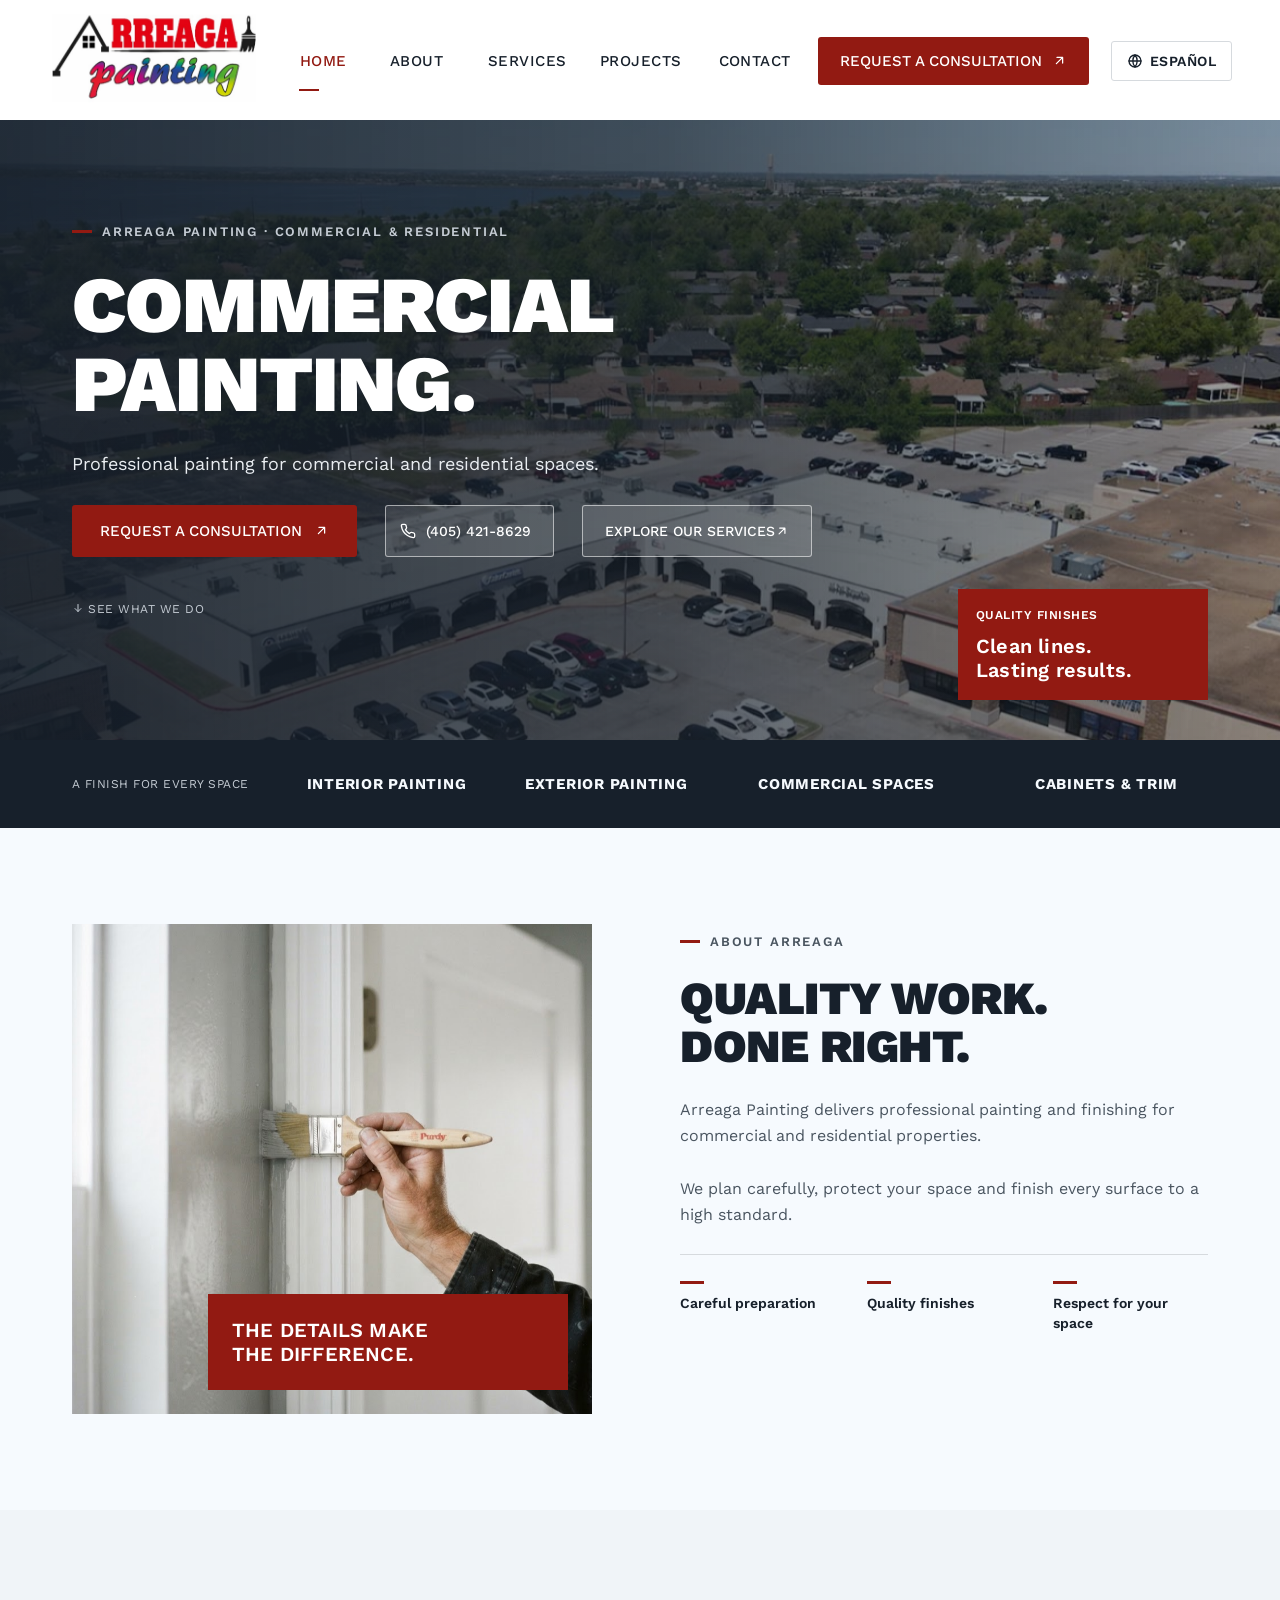
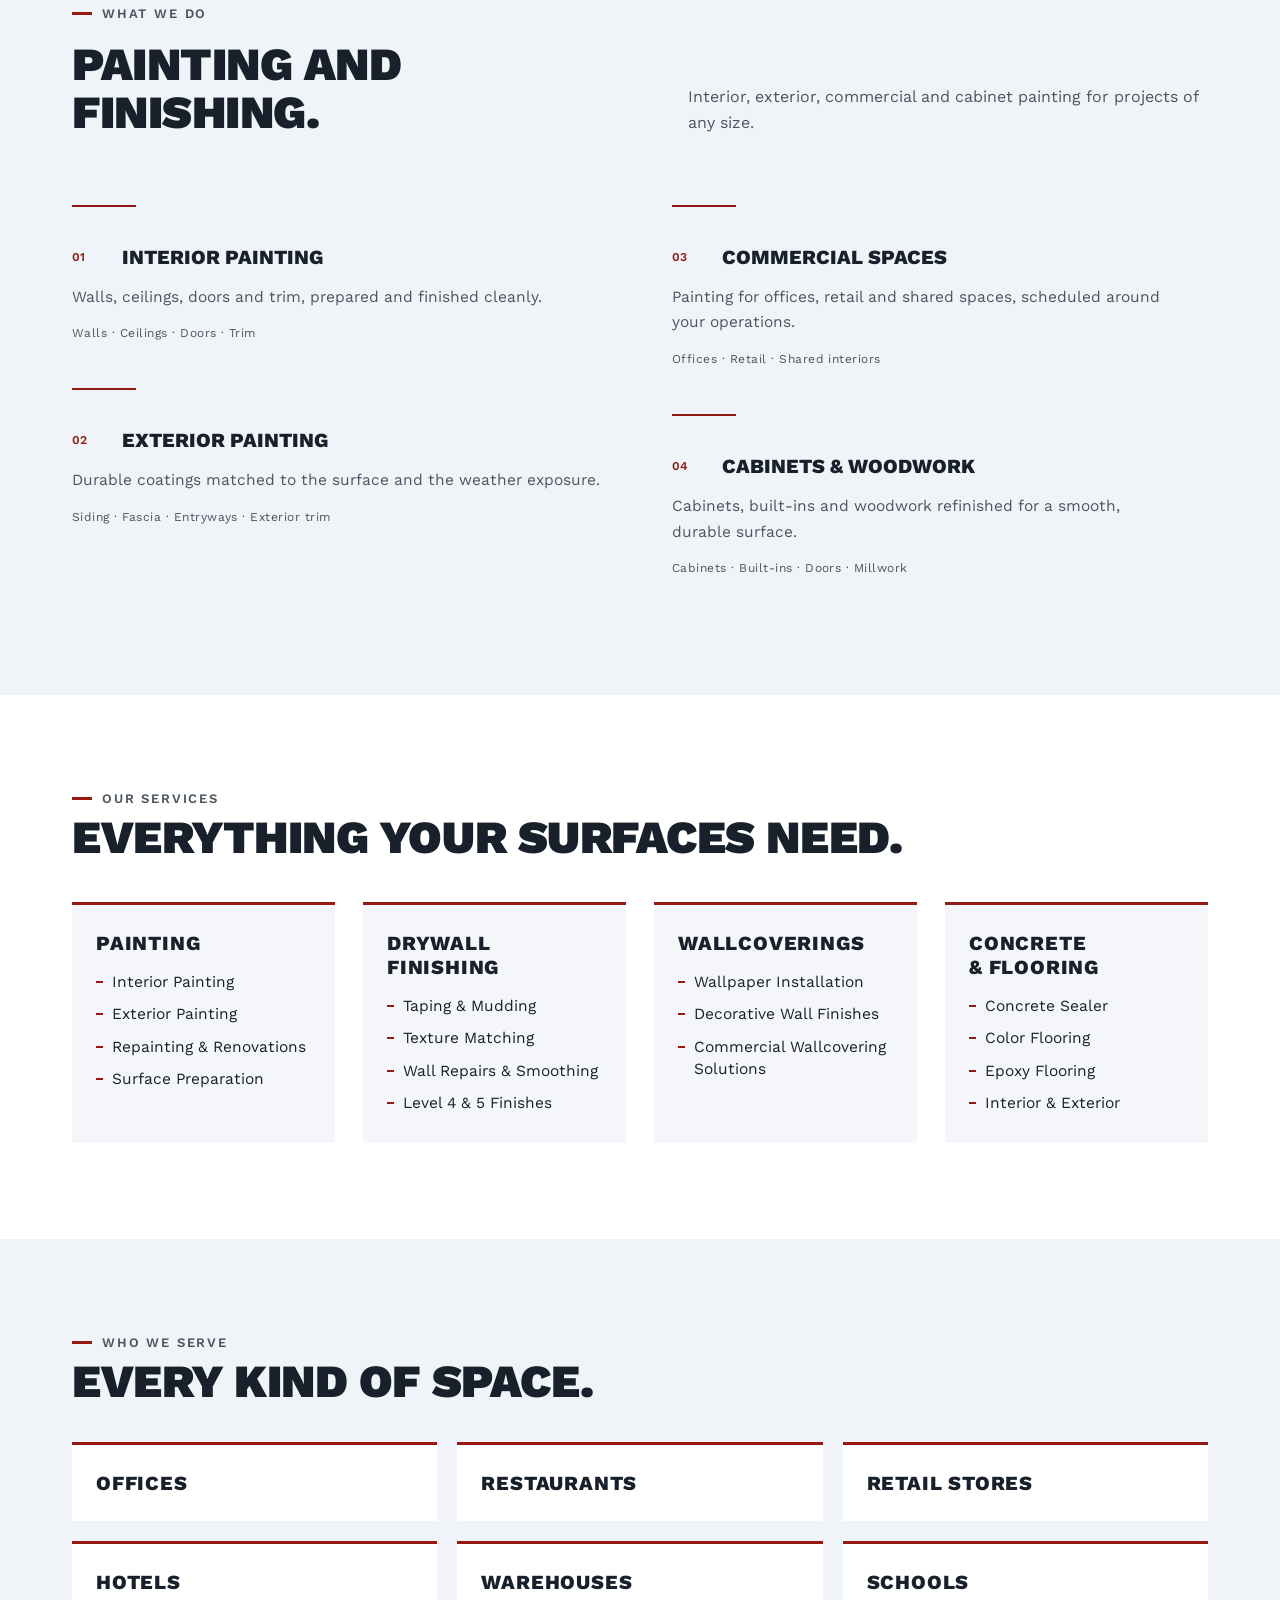
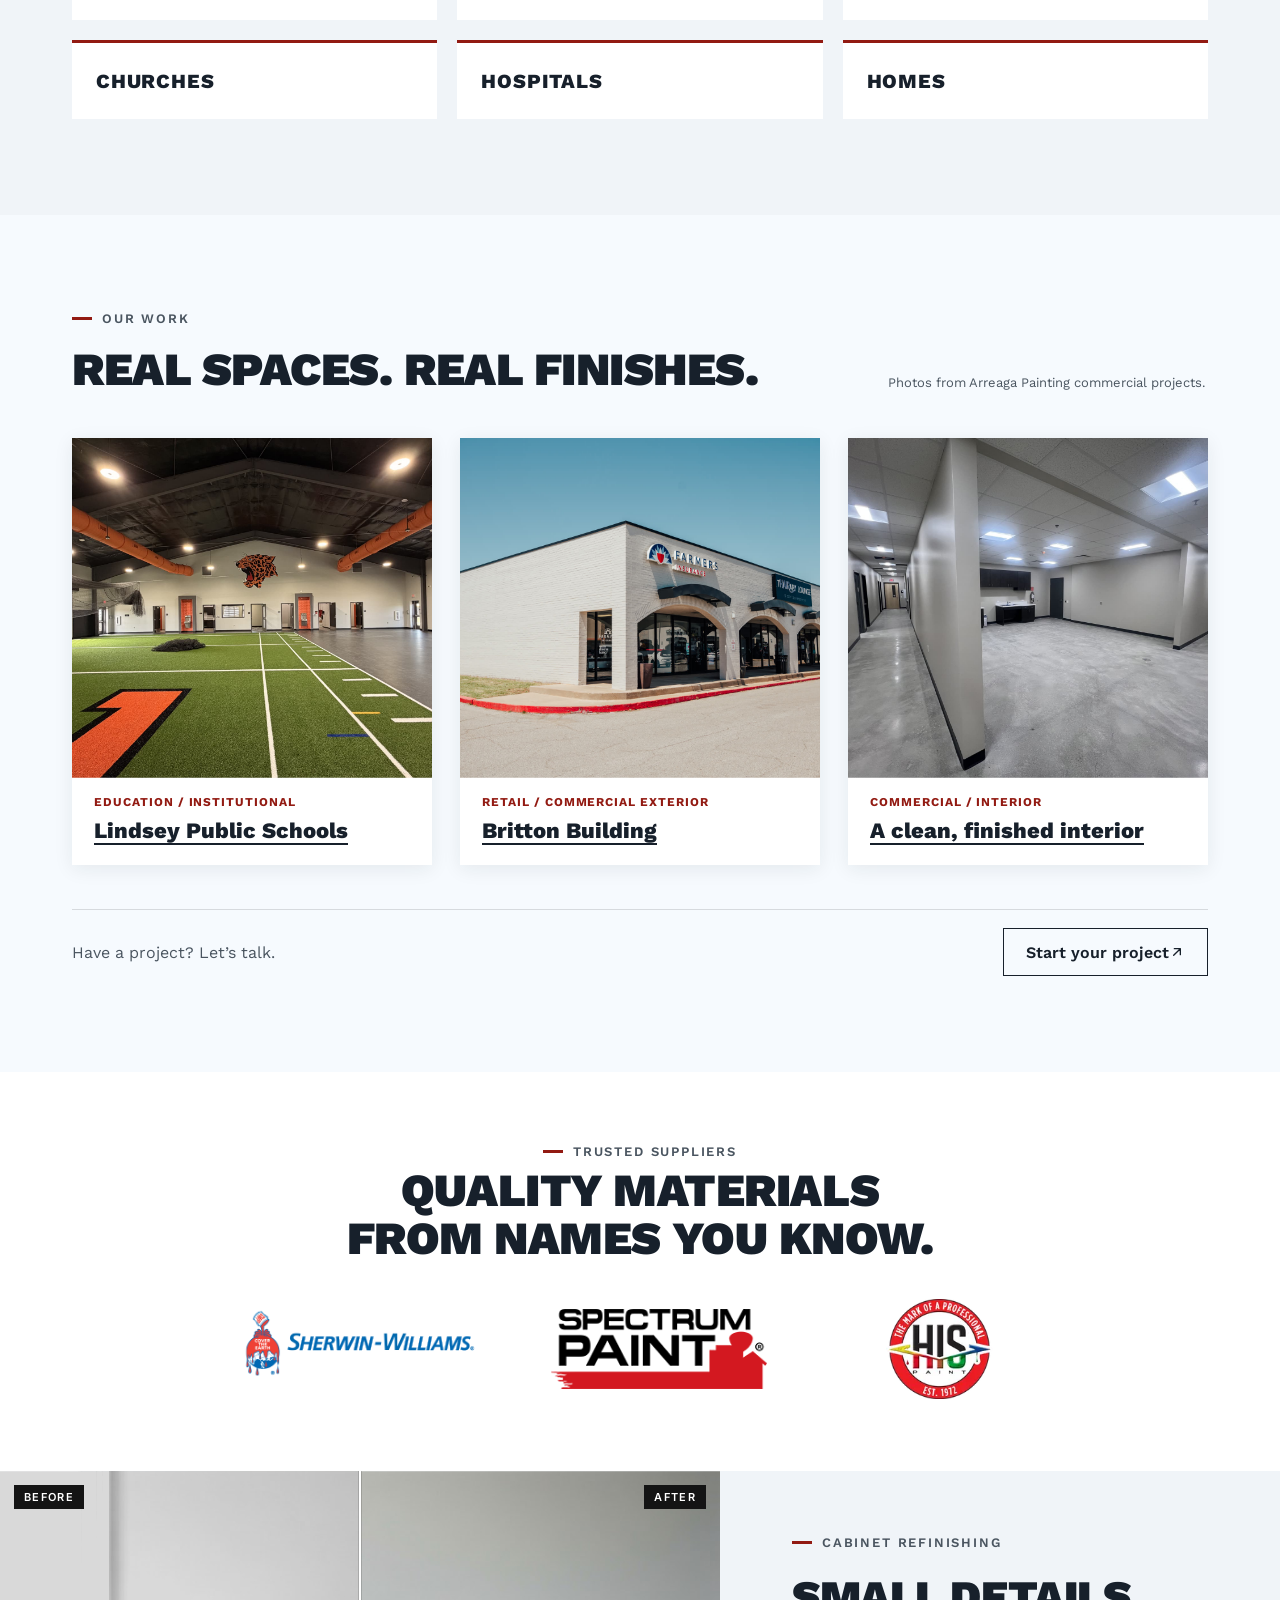
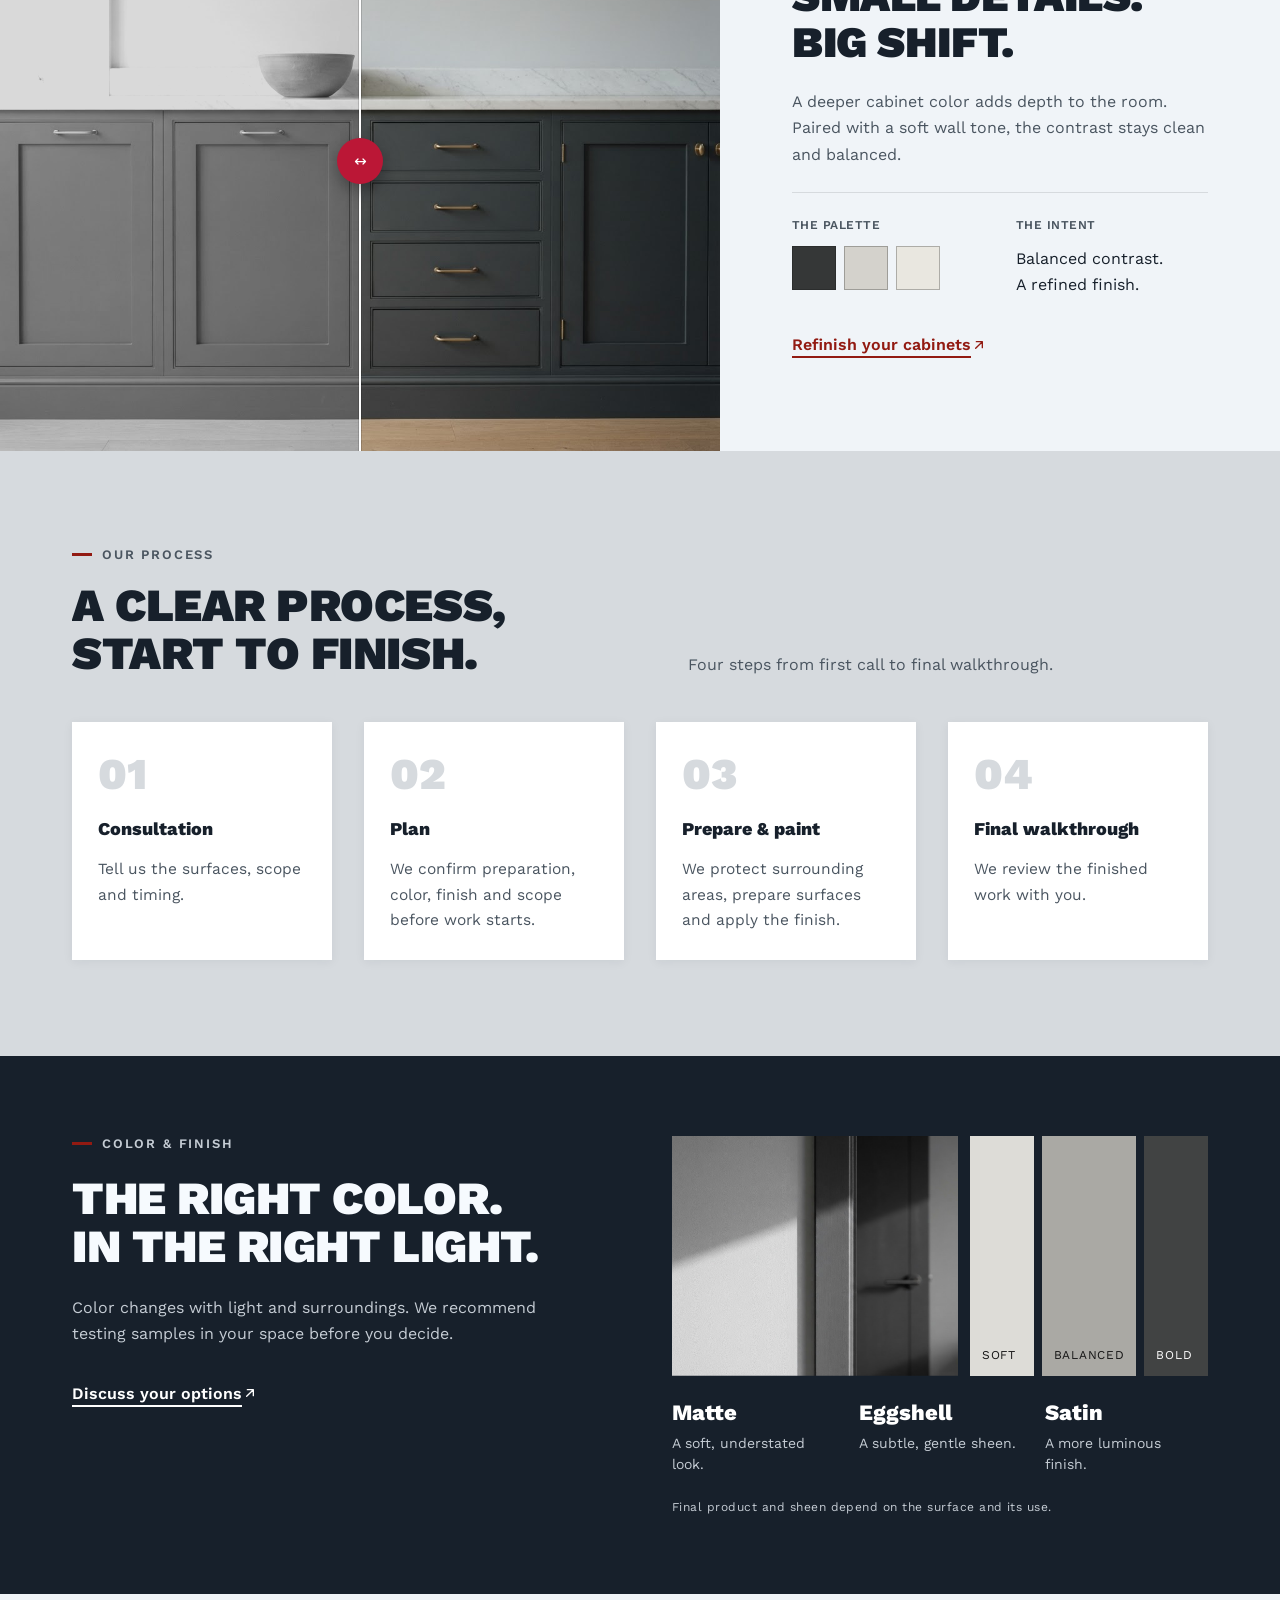
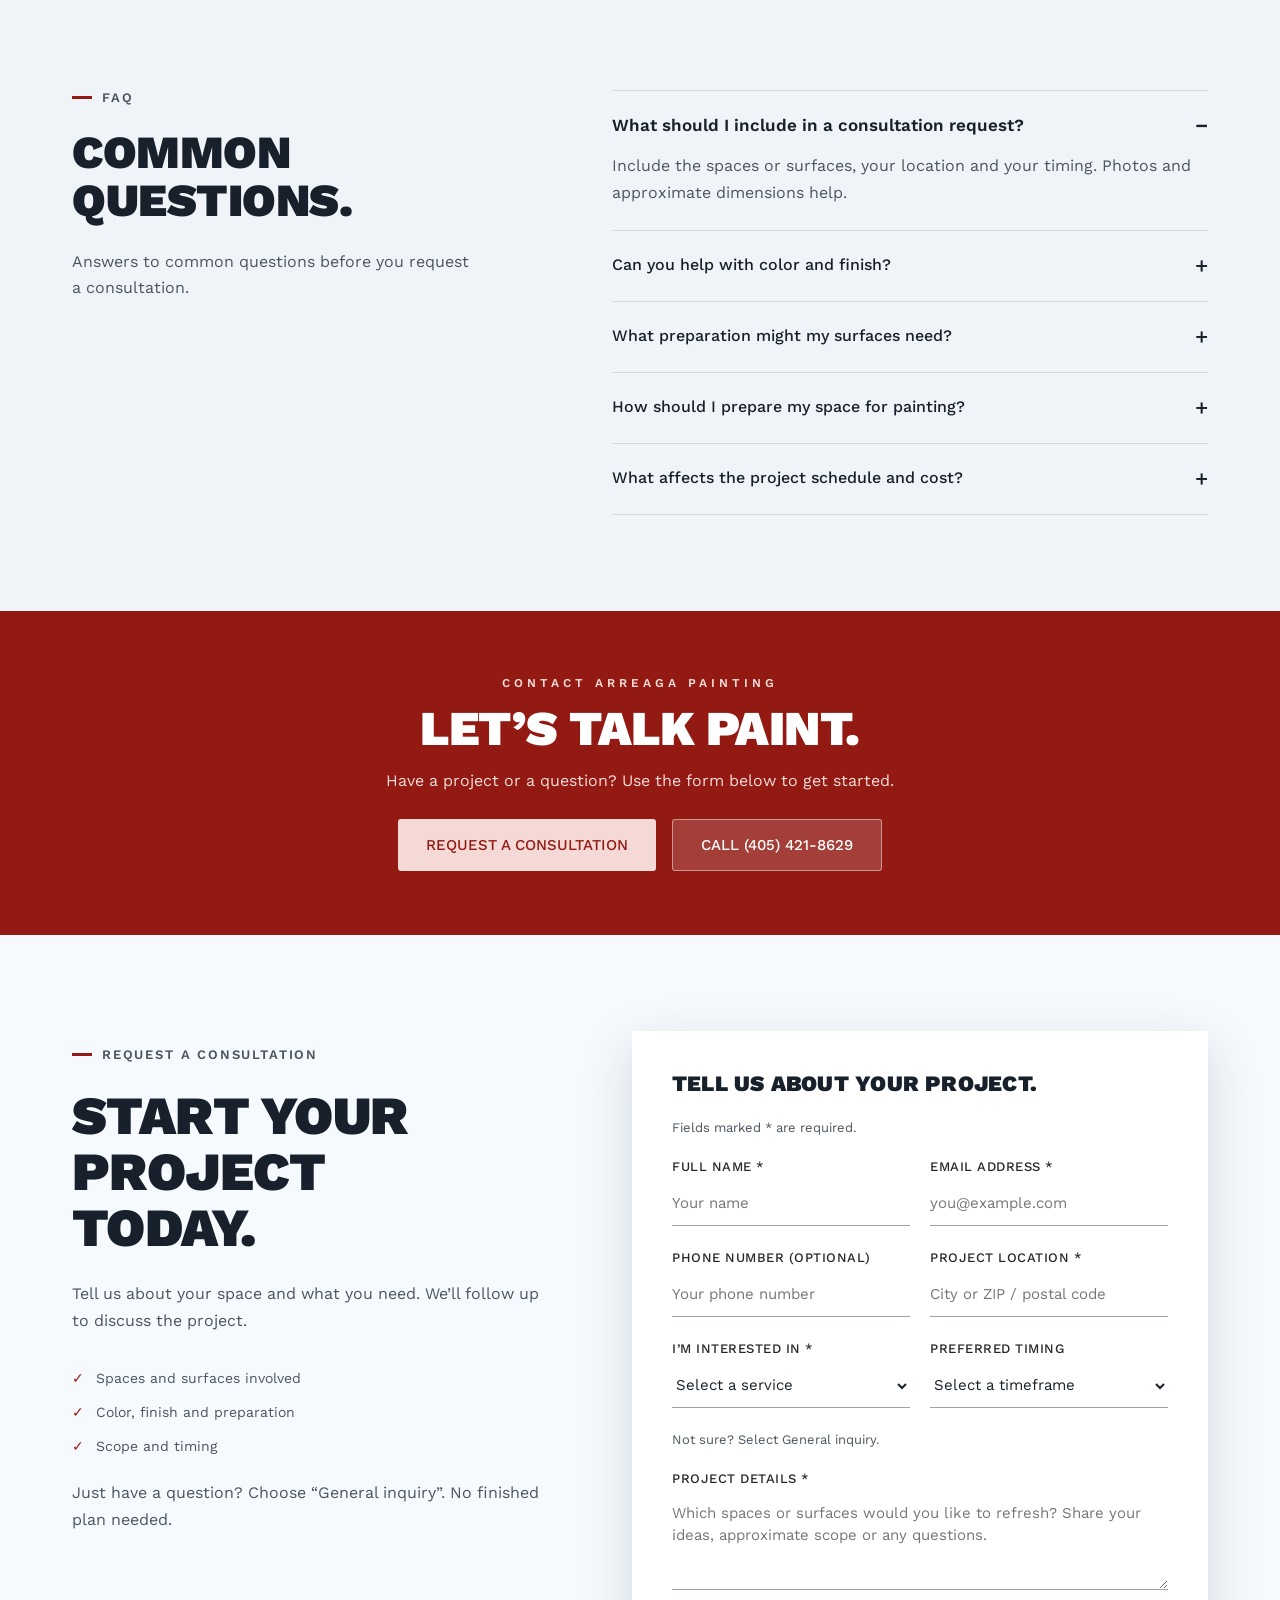
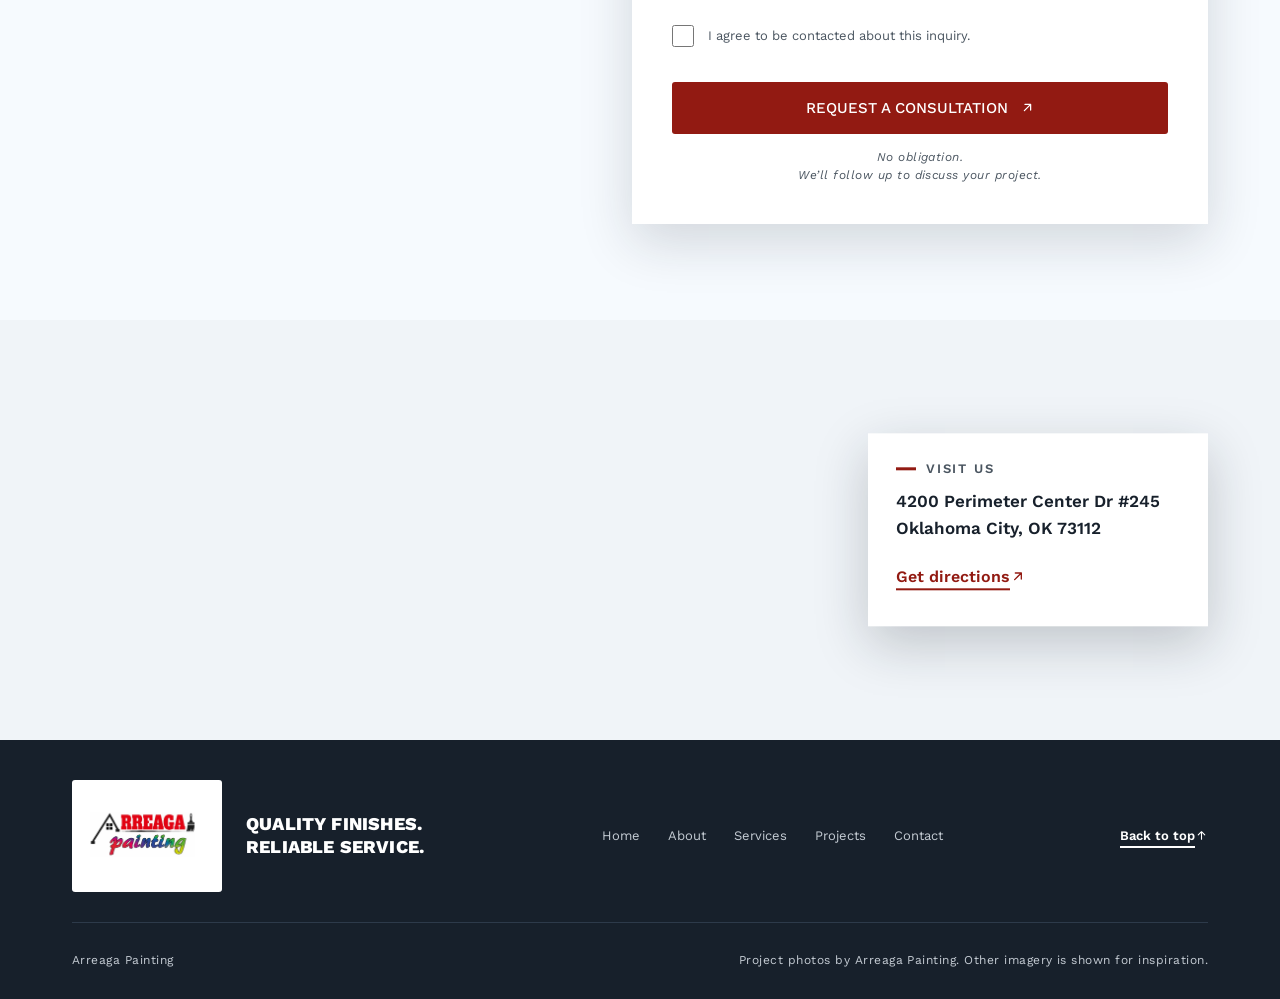
==== commit 66c3fd88: "Use the real phone number (405) 421-8629 Co-Authored-By: Claude Sonnet 5.5 <noreply@anthropic.com>" ====
--- a/index.html
+++ b/index.html
@@ -25,7 +25,7 @@
     </nav>
     <a class="btn" href="#consultation">Request a consultation <span><svg class="ar" viewBox="0 0 24 24" aria-hidden="true" focusable="false"><path d="M7 17 17 7M8 7h9v9"/></svg></span></a>
     <button class="langbtn" type="button" lang="es" aria-label="Español"><svg viewBox="0 0 24 24" aria-hidden="true" focusable="false"><circle cx="12" cy="12" r="9"/><path d="M3 12h18M12 3a14 14 0 0 1 0 18M12 3a14 14 0 0 0 0 18"/></svg><span class="lf">Español</span><span class="sh">ES</span></button>
-    <a class="call" href="tel:+15550100000" aria-label="Call Arreaga Painting"><svg width="20" height="20" viewBox="0 0 24 24" fill="none" stroke="currentColor" stroke-width="2" stroke-linecap="round" stroke-linejoin="round" aria-hidden="true"><path d="M22 16.9v3a2 2 0 0 1-2.2 2 19.8 19.8 0 0 1-8.6-3.1 19.5 19.5 0 0 1-6-6A19.8 19.8 0 0 1 2.1 4.2 2 2 0 0 1 4.1 2h3a2 2 0 0 1 2 1.7c.1 1 .4 1.9.7 2.8a2 2 0 0 1-.5 2.1L8.1 9.9a16 16 0 0 0 6 6l1.3-1.3a2 2 0 0 1 2.1-.4c.9.3 1.8.6 2.8.7a2 2 0 0 1 1.7 2z"/></svg></a>
+    <a class="call" href="tel:+14054218629" aria-label="Call Arreaga Painting"><svg width="20" height="20" viewBox="0 0 24 24" fill="none" stroke="currentColor" stroke-width="2" stroke-linecap="round" stroke-linejoin="round" aria-hidden="true"><path d="M22 16.9v3a2 2 0 0 1-2.2 2 19.8 19.8 0 0 1-8.6-3.1 19.5 19.5 0 0 1-6-6A19.8 19.8 0 0 1 2.1 4.2 2 2 0 0 1 4.1 2h3a2 2 0 0 1 2 1.7c.1 1 .4 1.9.7 2.8a2 2 0 0 1-.5 2.1L8.1 9.9a16 16 0 0 0 6 6l1.3-1.3a2 2 0 0 1 2.1-.4c.9.3 1.8.6 2.8.7a2 2 0 0 1 1.7 2z"/></svg></a>
     <button class="menu" aria-label="Menu" aria-expanded="false" aria-controls="nav" onclick="setMenu(!document.getElementById('nav').classList.contains('open'))">☰</button>
 </header>
 
@@ -38,7 +38,7 @@
       <p class="lead">Professional painting for commercial and residential spaces.</p>
       <div class="actions">
         <a class="btn" href="#consultation">Request a consultation <span><svg class="ar" viewBox="0 0 24 24" aria-hidden="true" focusable="false"><path d="M7 17 17 7M8 7h9v9"/></svg></span></a>
-        <a class="phone-link" href="tel:+15550100000" aria-label="Call Arreaga Painting on +1 555 010 0000"><span class="pi"><svg viewBox="0 0 24 24" aria-hidden="true" focusable="false"><path d="M22 16.9v3a2 2 0 0 1-2.2 2 19.8 19.8 0 0 1-8.6-3.1 19.5 19.5 0 0 1-6-6A19.8 19.8 0 0 1 2.1 4.2 2 2 0 0 1 4.1 2h3a2 2 0 0 1 2 1.7c.1 1 .4 1.9.7 2.8a2 2 0 0 1-.5 2.1L8.1 9.9a16 16 0 0 0 6 6l1.3-1.3a2 2 0 0 1 2.1-.4c.9.3 1.8.6 2.8.7a2 2 0 0 1 1.7 2z"/></svg></span>+1 555 010 0000</a>
+        <a class="phone-link" href="tel:+14054218629" aria-label="Call Arreaga Painting on (405) 421-8629"><span class="pi"><svg viewBox="0 0 24 24" aria-hidden="true" focusable="false"><path d="M22 16.9v3a2 2 0 0 1-2.2 2 19.8 19.8 0 0 1-8.6-3.1 19.5 19.5 0 0 1-6-6A19.8 19.8 0 0 1 2.1 4.2 2 2 0 0 1 4.1 2h3a2 2 0 0 1 2 1.7c.1 1 .4 1.9.7 2.8a2 2 0 0 1-.5 2.1L8.1 9.9a16 16 0 0 0 6 6l1.3-1.3a2 2 0 0 1 2.1-.4c.9.3 1.8.6 2.8.7a2 2 0 0 1 1.7 2z"/></svg></span>(405) 421-8629</a>
         <a href="#services" class="plain">Explore our services <svg class="ar" viewBox="0 0 24 24" aria-hidden="true" focusable="false"><path d="M7 17 17 7M8 7h9v9"/></svg></a>
       </div>
       <p class="cue"><svg class="ar" viewBox="0 0 24 24" aria-hidden="true" focusable="false"><path d="M12 5v14M6 13l6 6 6-6"/></svg> SEE WHAT WE DO</p>
@@ -463,14 +463,14 @@
 (function(document){
   var hb=document.querySelector('.header .btn');
   if(hb){
-    var ph=document.createElement('a');ph.className='btn rvcall';ph.href='tel:+15550100000';
-    ph.innerHTML='<svg viewBox="0 0 24 24" aria-hidden="true" focusable="false"><path d="M22 16.9v3a2 2 0 0 1-2.2 2 19.8 19.8 0 0 1-8.6-3.1 19.5 19.5 0 0 1-6-6A19.8 19.8 0 0 1 2.1 4.2 2 2 0 0 1 4.1 2h3a2 2 0 0 1 2 1.7c.1 1 .4 1.9.7 2.8a2 2 0 0 1-.5 2.1L8.1 9.9a16 16 0 0 0 6 6l1.3-1.3a2 2 0 0 1 2.1-.4c.9.3 1.8.6 2.8.7a2 2 0 0 1 1.7 2z"/></svg>+1 555 010 0000';
+    var ph=document.createElement('a');ph.className='btn rvcall';ph.href='tel:+14054218629';
+    ph.innerHTML='<svg viewBox="0 0 24 24" aria-hidden="true" focusable="false"><path d="M22 16.9v3a2 2 0 0 1-2.2 2 19.8 19.8 0 0 1-8.6-3.1 19.5 19.5 0 0 1-6-6A19.8 19.8 0 0 1 2.1 4.2 2 2 0 0 1 4.1 2h3a2 2 0 0 1 2 1.7c.1 1 .4 1.9.7 2.8a2 2 0 0 1-.5 2.1L8.1 9.9a16 16 0 0 0 6 6l1.3-1.3a2 2 0 0 1 2.1-.4c.9.3 1.8.6 2.8.7a2 2 0 0 1 1.7 2z"/></svg>(405) 421-8629';
     hb.parentNode.insertBefore(ph,hb.nextSibling);
   }
   var ct=document.querySelector('#contact');
   if(ct){
     var bx=document.createElement('div');bx.className='rvbtns';
-    bx.innerHTML='<a class="rvb1" href="#consultation">Request a consultation</a><a class="rvb2" href="tel:+15550100000">Call +1 555 010 0000</a>';
+    bx.innerHTML='<a class="rvb1" href="#consultation">Request a consultation</a><a class="rvb2" href="tel:+14054218629">Call (405) 421-8629</a>';
     ct.appendChild(bx);
   }
 })(document);
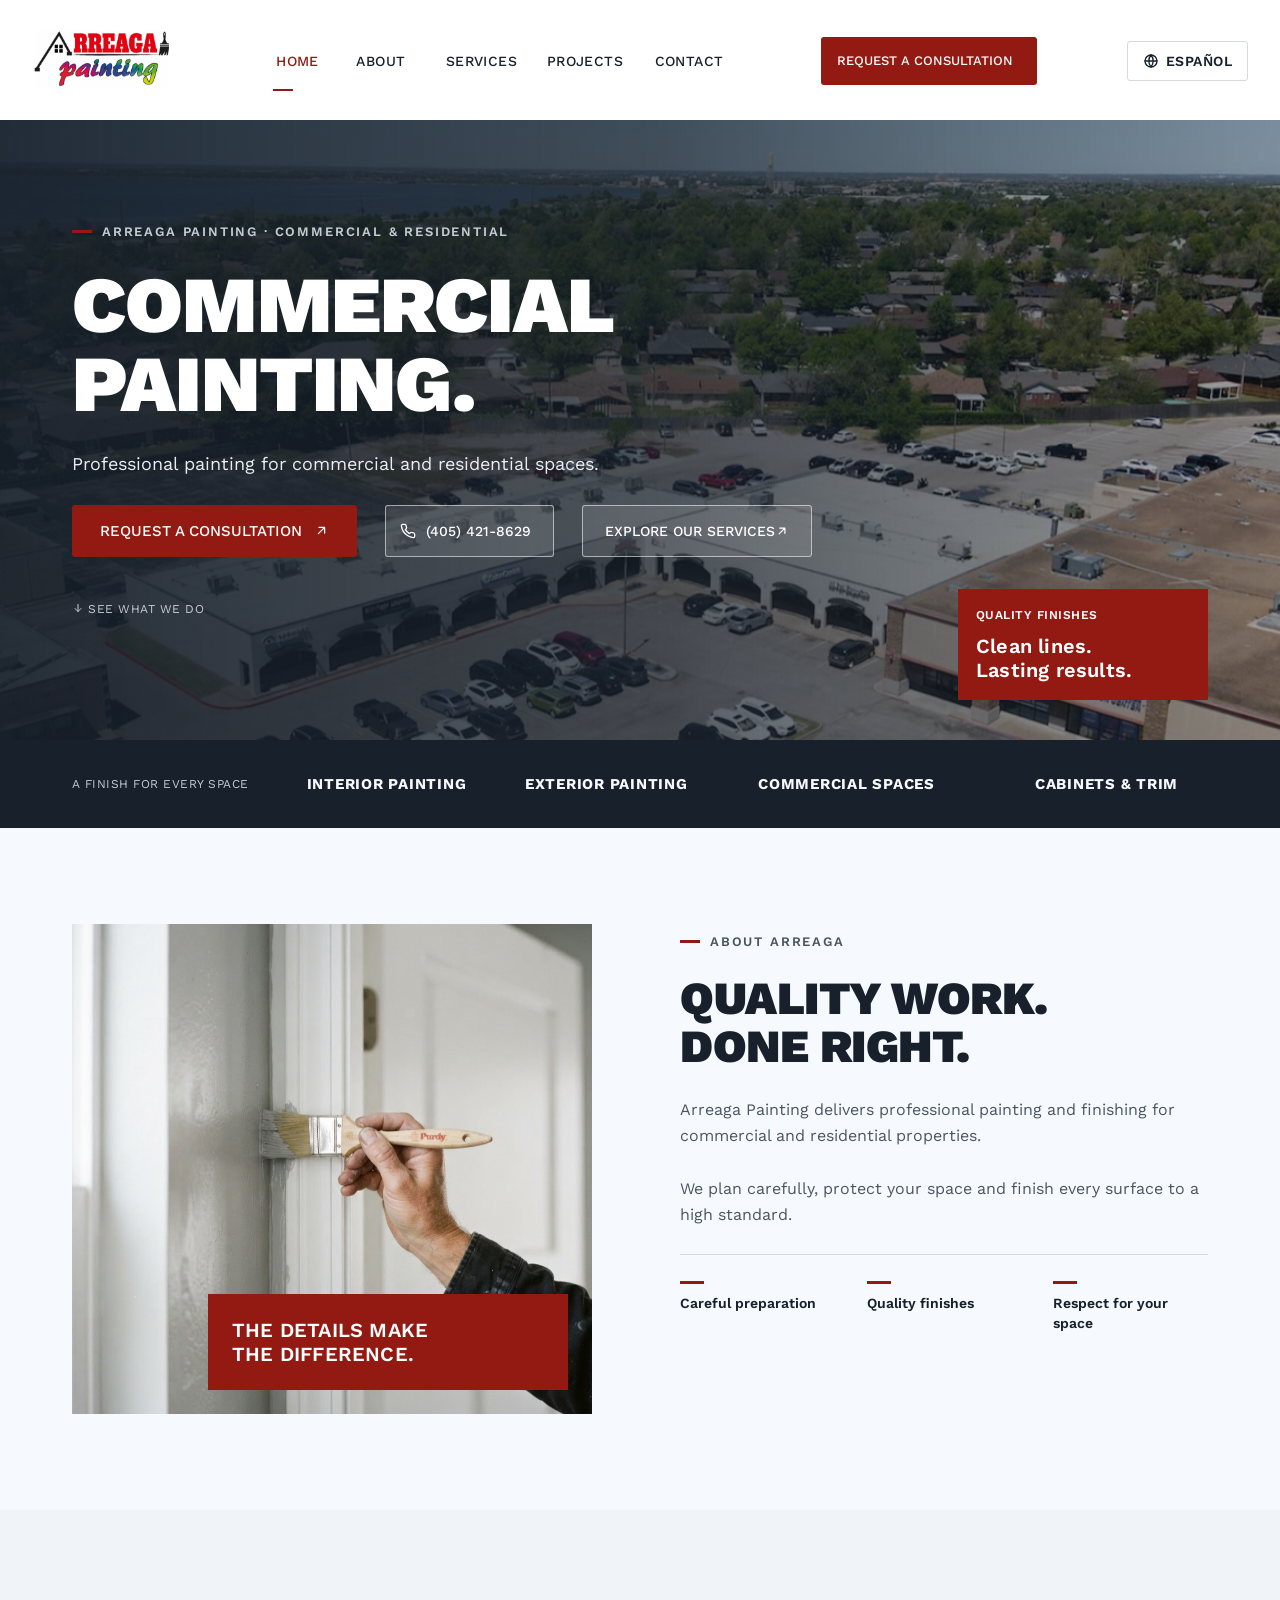
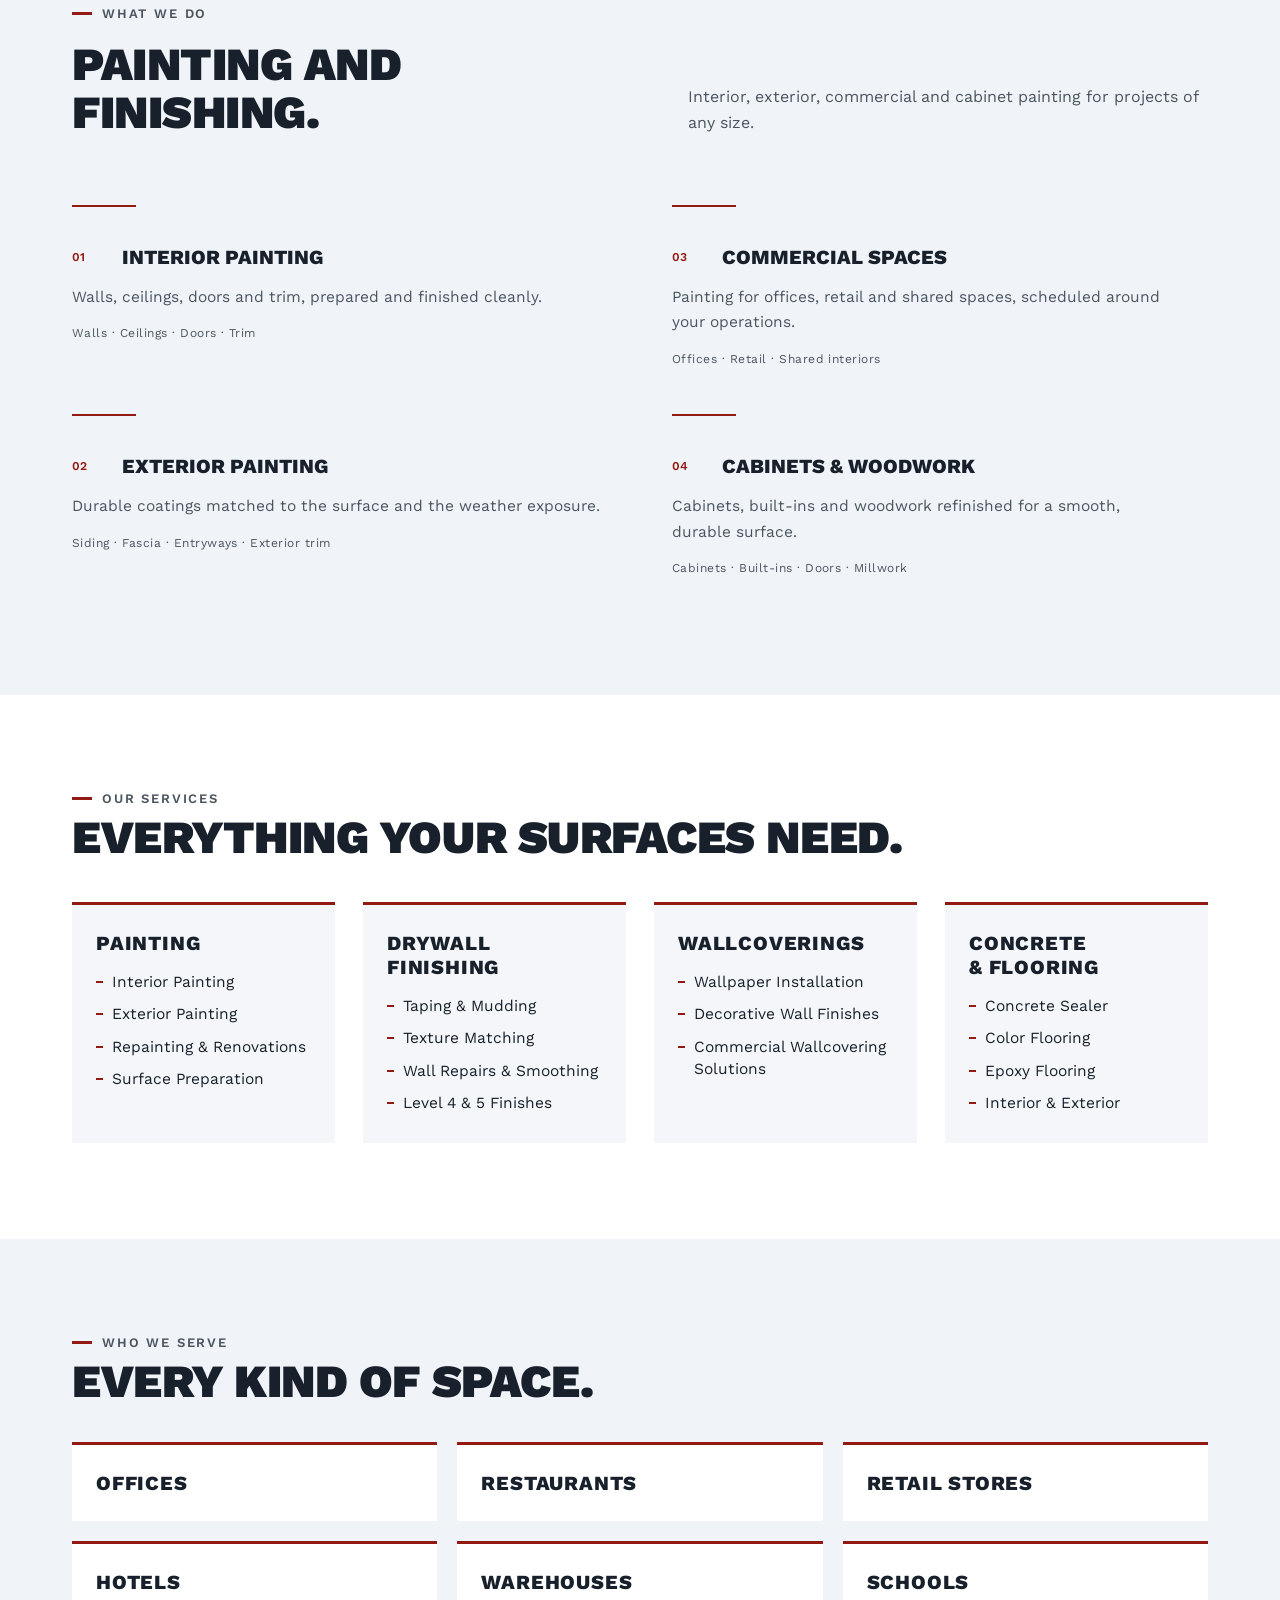
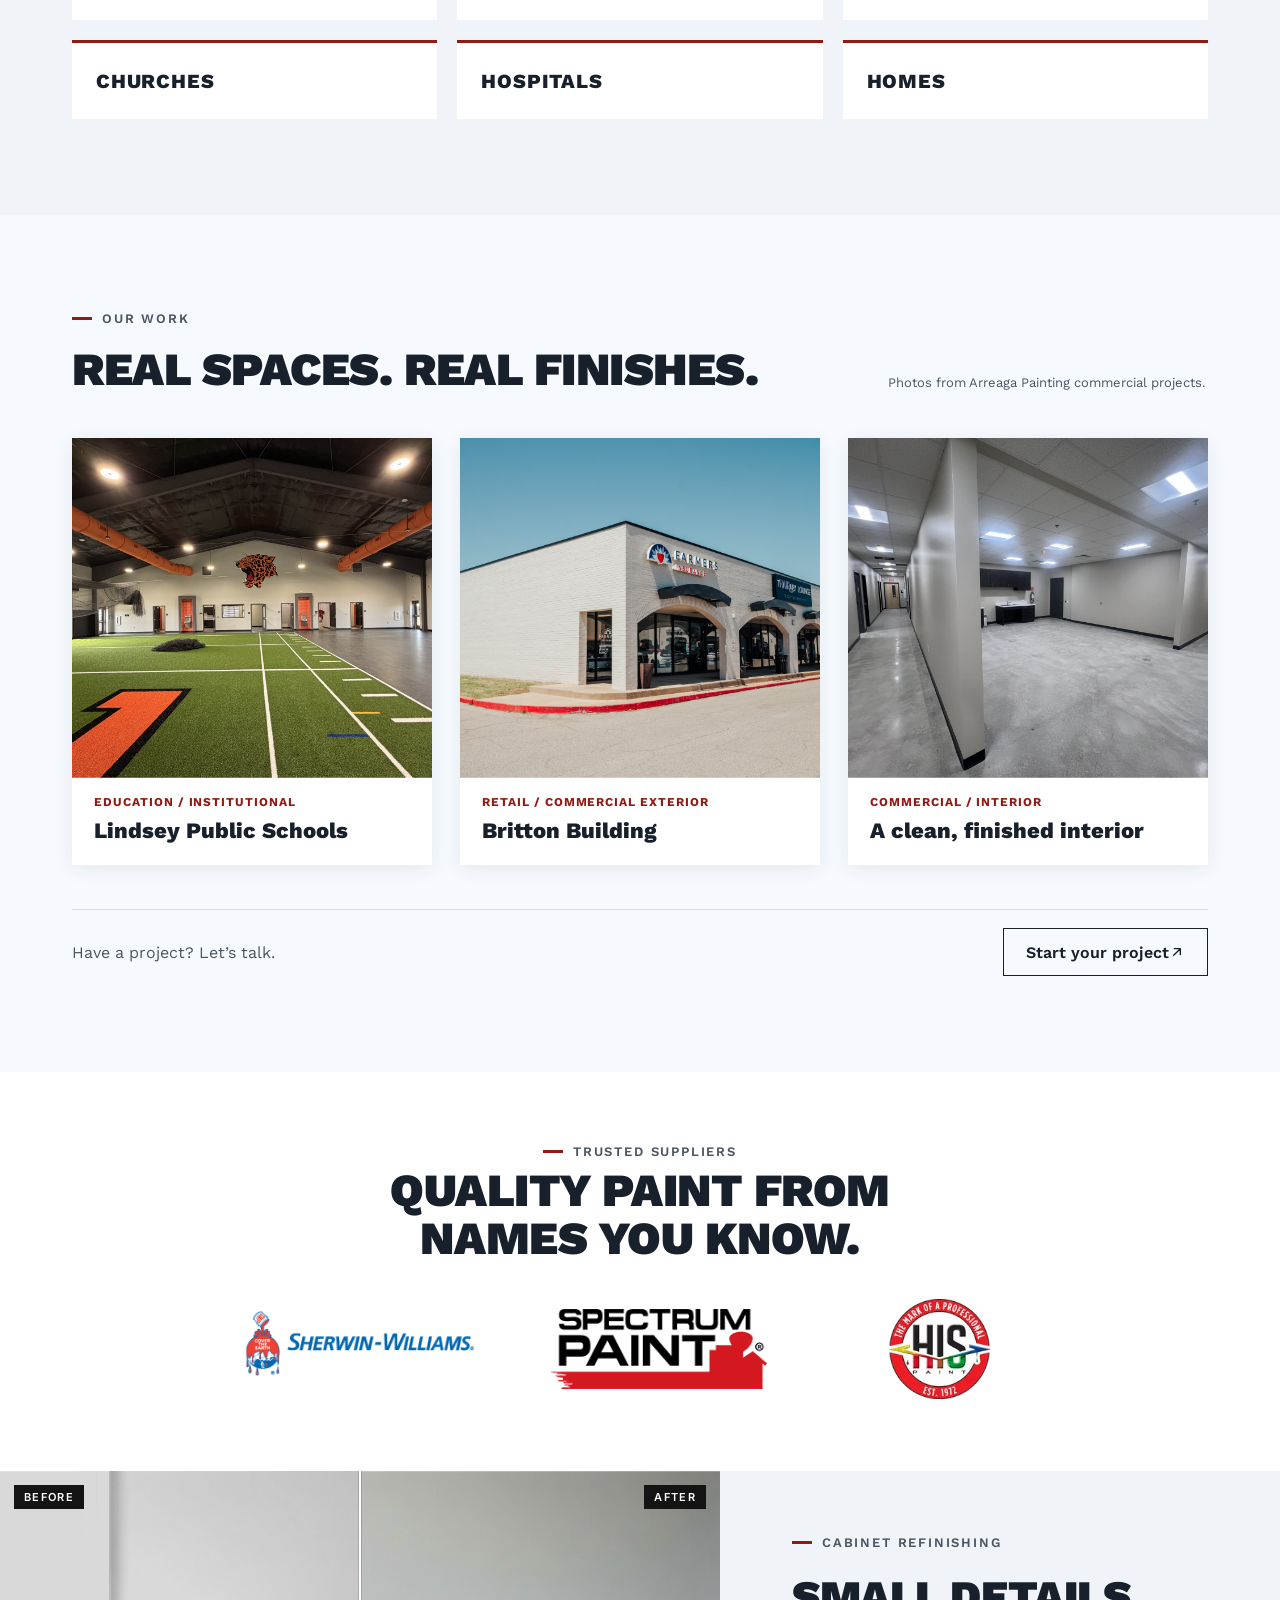
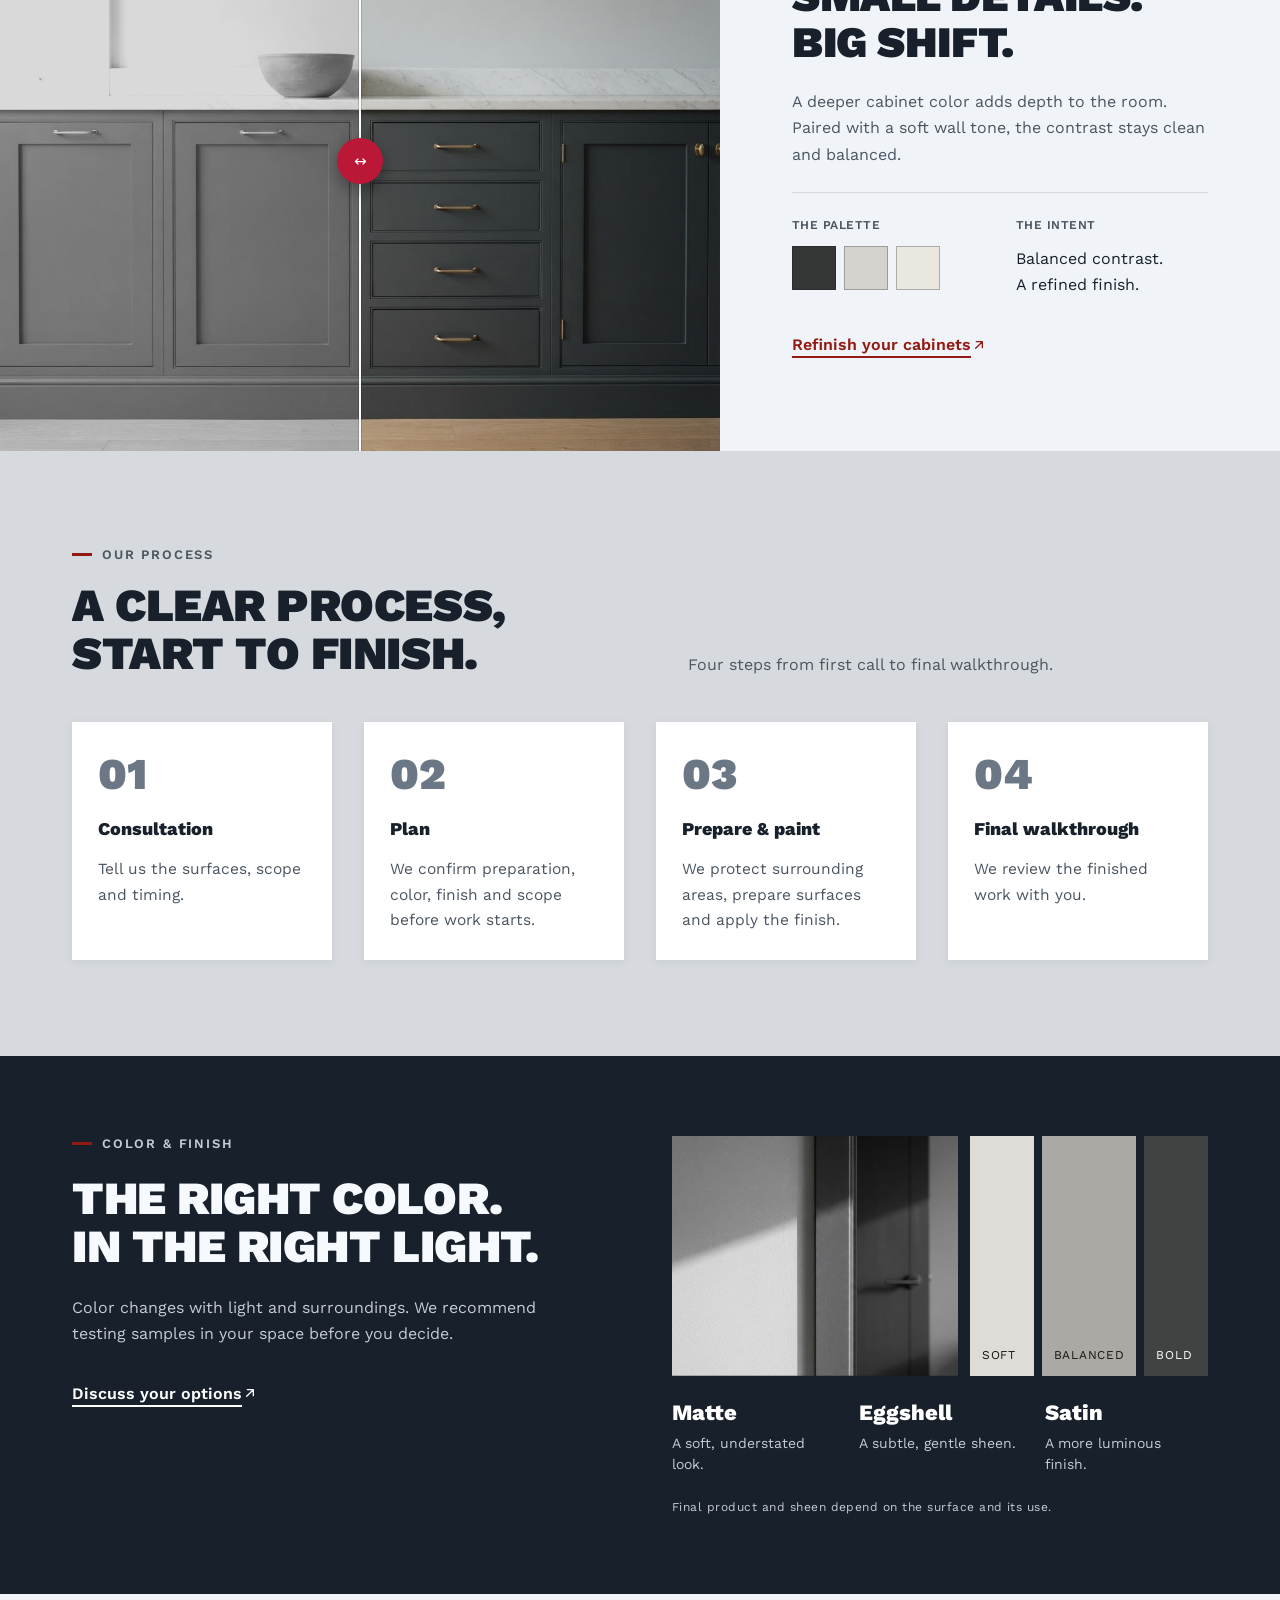
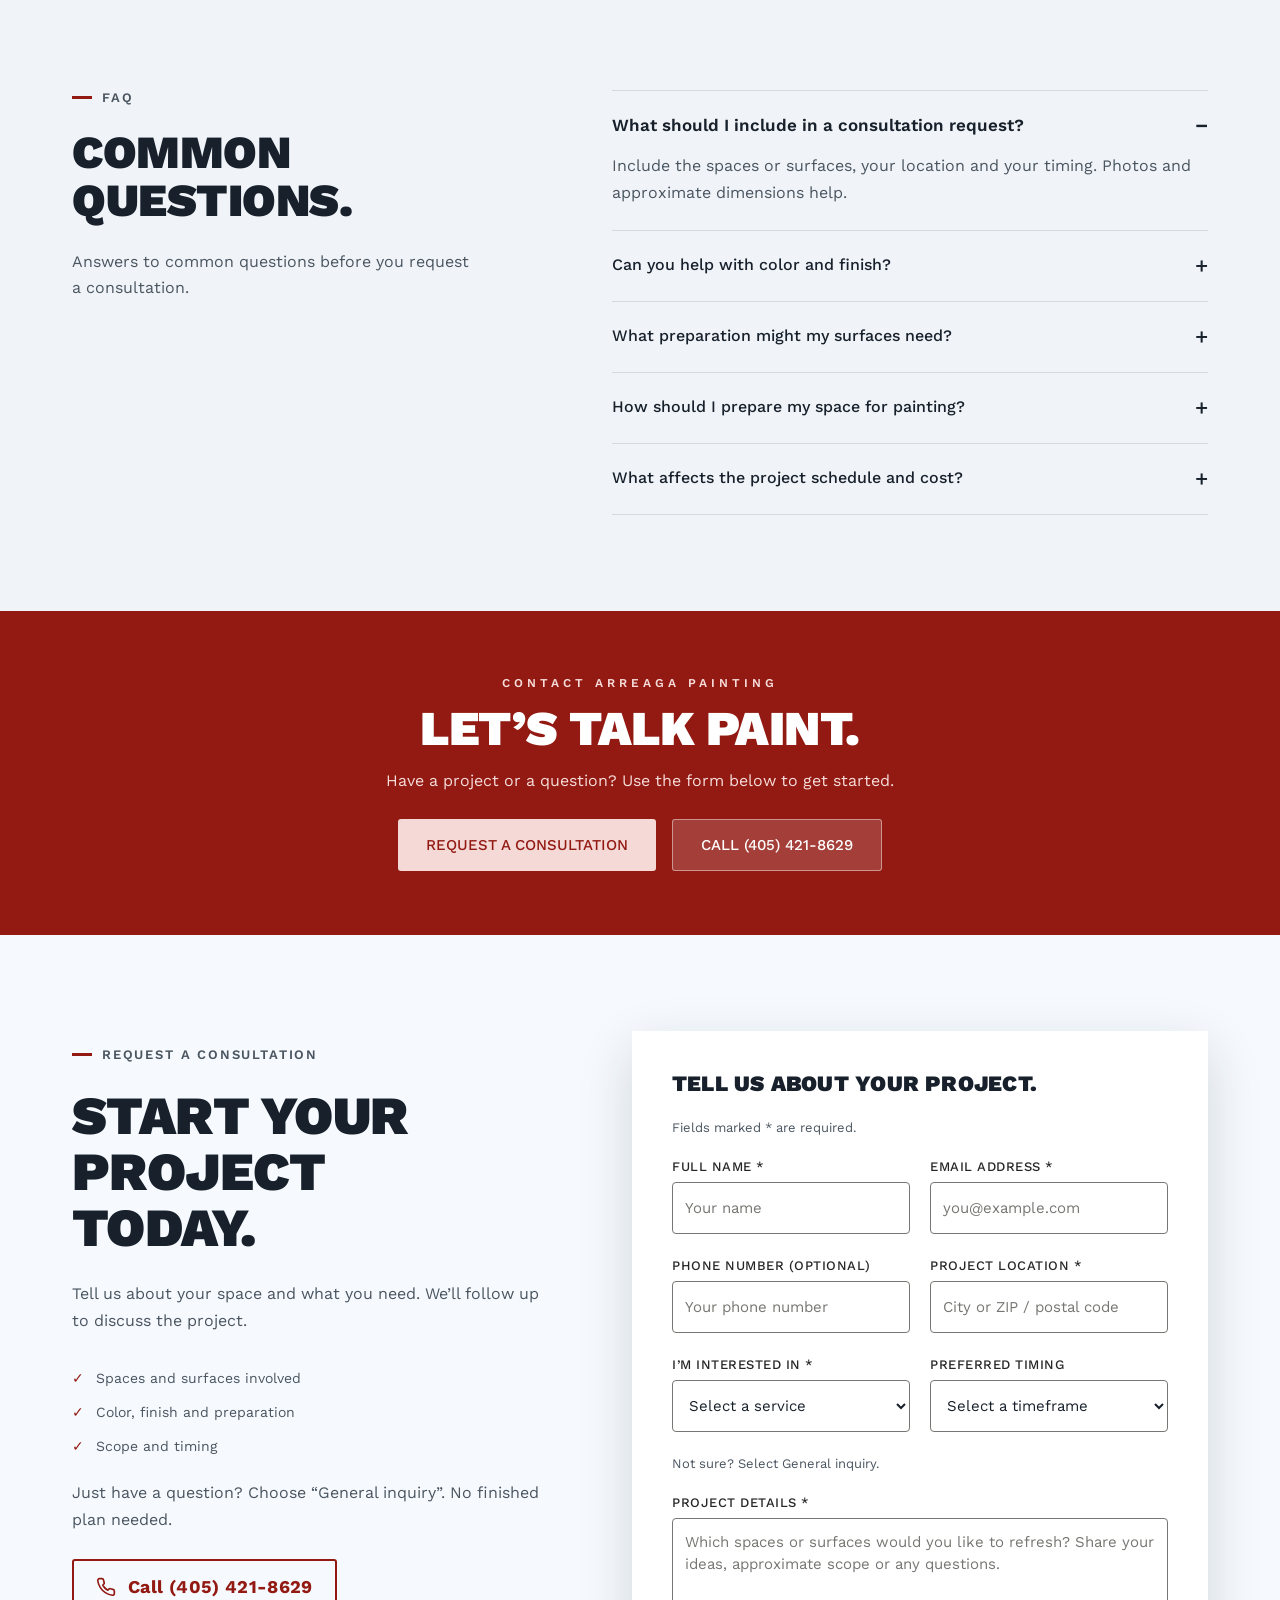
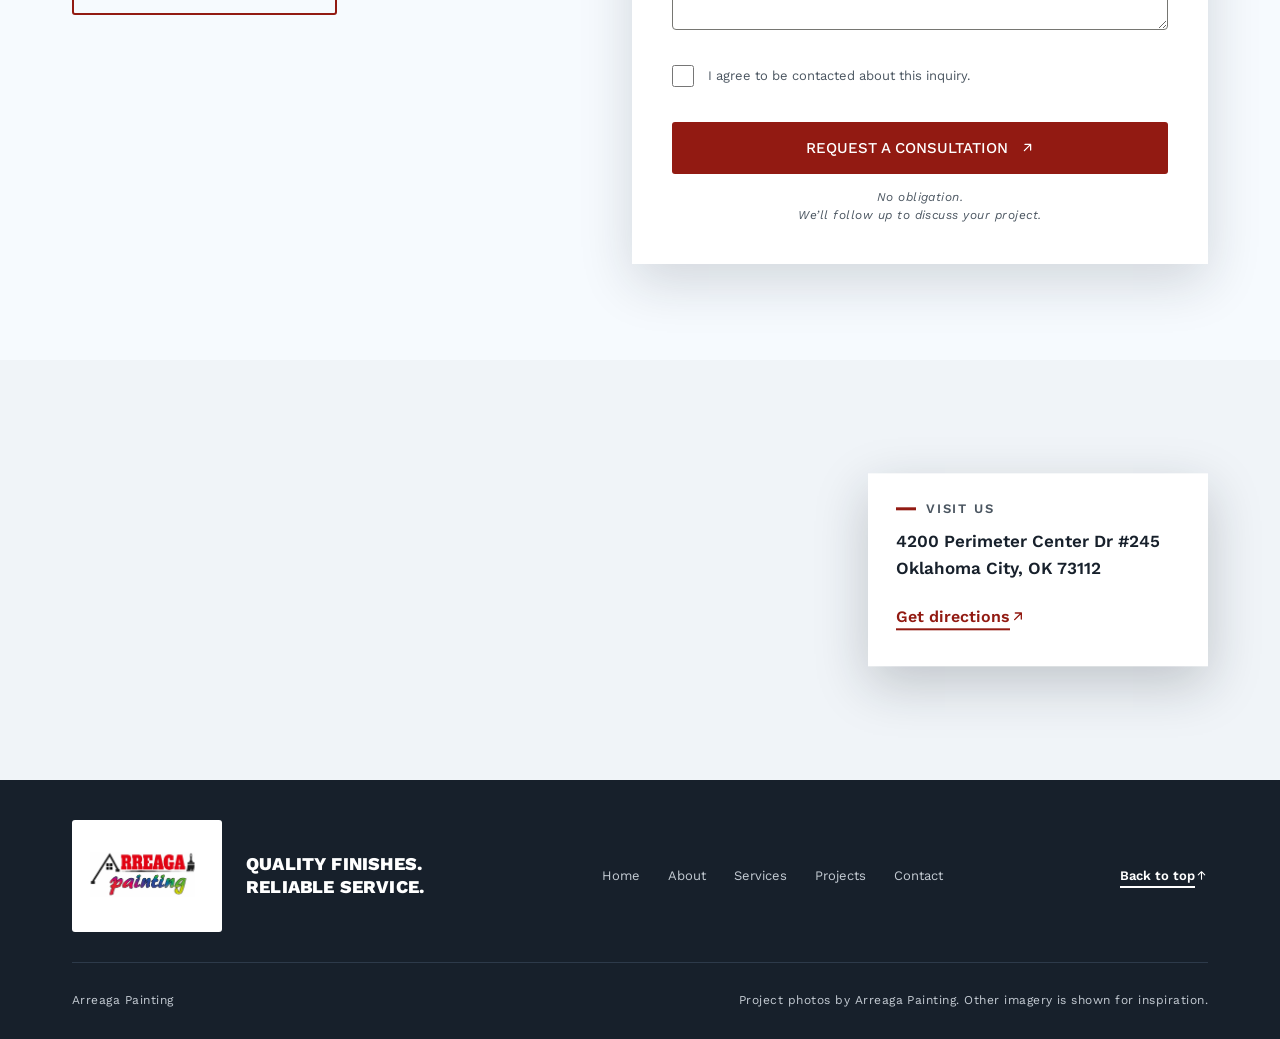
==== commit 15240892: "Apply design audit round, slim header via transforms, remove hero wipe, new sections' photos folder " ====
--- a/index.html
+++ b/index.html
@@ -168,7 +168,7 @@
 
 <section class="suppliers pad" id="suppliers" aria-label="Trusted suppliers">
   <p class="label">Trusted suppliers</p>
-  <h2>Quality materials from names you know.</h2>
+  <h2>Quality paint from names you know.</h2>
   <ul class="logos">
     <li><img src="assets/Logos/Sherwin_Logo.png" alt="Sherwin-Williams" loading="lazy"></li>
     <li><img src="assets/Logos/Spectrum_Logo.png" alt="Spectrum Paint" loading="lazy"></li>
@@ -364,7 +364,7 @@
 // m-image-reveal — Photo wipe-in with slow settle
 (function(document,window){
 if(window.matchMedia&&window.matchMedia('(prefers-reduced-motion: reduce)').matches)return;
-var imgs=[].slice.call(document.querySelectorAll('.hero-img img,.photo img,figure img,.story>img,.study img'));
+var imgs=[].slice.call(document.querySelectorAll('.photo img,figure img,.story>img,.study img'));
 imgs.forEach(function(i){i.classList.add('rvi')});
 void document.body.offsetWidth;
 // observe each image's container: a fully clipped image would never report as visible
@@ -374,17 +374,6 @@
 })},{threshold:.2});
 imgs.forEach(function(i){var p=i.parentNode;if(!p.__rvi){p.__rvi=[];parents.push(p);io.observe(p)}p.__rvi.push(i)});
 return function(){io.disconnect();parents.forEach(function(p){delete p.__rvi});imgs.forEach(function(i){i.classList.remove('rvi','rvi-in')})};
-})(document,window);
-
-// m-hero-wall-wipe — Hero "fresh coat" wall wipe
-(function(document,window){
-if(window.matchMedia&&window.matchMedia('(prefers-reduced-motion: reduce)').matches)return;
-var h=document.querySelector('.hero-img'),w=document.createElement('div');
-w.className='rvwall';h.appendChild(w);
-w.addEventListener('animationend',function(){w.remove()});   // don't leave a composited layer over the video
-var io=new window.IntersectionObserver(function(es){es.forEach(function(e){if(e.isIntersecting){w.classList.add('go');io.disconnect()}})},{threshold:.4});
-io.observe(h);
-return function(){io.disconnect();w.remove()};
 })(document,window);
 
 // m-hide-header — Hide header on scroll down, show on scroll up
@@ -422,7 +411,7 @@
 // m-parallax — Subtle photo parallax
 (function(document,window){
 if(window.matchMedia&&window.matchMedia('(prefers-reduced-motion: reduce)').matches)return;
-var imgs=[].slice.call(document.querySelectorAll('.hero-img img,.photo img')),ticking=false;
+var imgs=[].slice.call(document.querySelectorAll('.photo img')),ticking=false;
 function update(){
   ticking=false;var vh=window.innerHeight;
   imgs.forEach(function(i){
@@ -499,6 +488,42 @@
   }
 })();
 </script>
+<script>
+/* Design review round: desktop and mobile audit (applied). One block per change. */
+// d-clipped-sections — Stop Color & finish and Cabinet story clipping
+(function(document,window){
+setTimeout(function(){window.dispatchEvent(new Event('resize'))},30);
+return function(){setTimeout(function(){window.dispatchEvent(new Event('resize'))},30)};
+})(document,window);
+
+// d-form-call-card — Phone option and sticky intro beside the form
+(function(document,window){
+var inv=document.querySelector('.invite');
+var a=document.createElement('a');a.className='d-callcard';a.href='tel:+14054218629';
+a.innerHTML='<svg viewBox="0 0 24 24" aria-hidden="true" focusable="false"><path d="M22 16.9v3a2 2 0 0 1-2.2 2 19.8 19.8 0 0 1-8.6-3.1 19.5 19.5 0 0 1-6-6A19.8 19.8 0 0 1 2.1 4.2 2 2 0 0 1 4.1 2h3a2 2 0 0 1 2 1.7c.1 1 .4 1.9.7 2.8a2 2 0 0 1-.5 2.1L8.1 9.9a16 16 0 0 0 6 6l1.3-1.3a2 2 0 0 1 2.1-.4c.9.3 1.8.6 2.8.7a2 2 0 0 1 1.7 2z"/></svg>Call (405) 421-8629';
+inv.appendChild(a);
+return function(){a.remove()};
+})(document,window);
+
+// m2-form-autofill — Form: autofill, right keyboards, visible errors
+(function(document,window){
+var f=document.querySelector('#consultation form');if(!f)return function(){};
+var I=f.querySelectorAll('input,select,textarea'),saved=[];
+var spec=[{n:'name',a:'name',c:'words'},{n:'email',a:'email',i:'email',c:'off'},{n:'phone',a:'tel',i:'tel'},{n:'location',a:'postal-code',i:'text',c:'words'}];
+I.forEach(function(e,k){var s=spec[k];var old={};['name','autocomplete','inputmode','enterkeyhint','autocapitalize'].forEach(function(p){old[p]=e.getAttribute(p)});saved.push([e,old]);
+if(s){e.setAttribute('name',s.n);e.setAttribute('autocomplete',s.a);if(s.i)e.setAttribute('inputmode',s.i);if(s.c)e.setAttribute('autocapitalize',s.c);e.setAttribute('enterkeyhint','next')}
+else if(e.tagName==='TEXTAREA'){e.setAttribute('name','details');e.setAttribute('enterkeyhint','done')}});
+return function(){saved.forEach(function(x){for(var p in x[1]){x[1][p]===null?x[0].removeAttribute(p):x[0].setAttribute(p,x[1][p])}})};
+})(document,window);
+
+// d-skip-link — Skip to content link for keyboard users
+(function(document,window){
+var a=document.createElement('a');a.className='d-skip';a.href='#about';a.textContent='Skip to content';
+document.body.insertBefore(a,document.body.firstChild);
+return function(){a.remove()};
+})(document,window);
+
+</script>
 <script src="lang-es.js"></script>
 </body>
 </html>
--- a/style.css
+++ b/style.css
@@ -456,11 +456,6 @@
 
 /* m-hero-wall-wipe — Hero "fresh coat" wall wipe */
 .hero-img{overflow:hidden}
-.rvwall{position:absolute;inset:0;z-index:3;background:#d9d7d0;pointer-events:none;will-change:transform}
-.rvwall:before{content:"";position:absolute;left:-18px;top:0;bottom:0;width:18px;background:#bb1736}
-.rvwall.go{animation:rvwall 1.7s cubic-bezier(.7,0,.2,1) .25s forwards}
-@keyframes rvwall{to{transform:translateX(calc(100% + 20px))}}
-@media (prefers-reduced-motion:reduce){.rvwall{display:none}}
 
 /* m-hide-header — Hide header on scroll down, show on scroll up */
 .header{transition:transform .4s cubic-bezier(.4,0,.2,1),box-shadow .25s}
@@ -547,7 +542,6 @@
 html.drl .hero-msg{position:relative;z-index:2;width:min(780px,100%);padding:104px 0 112px;gap:26px}
 html.drl .hero-img{position:absolute;inset:0;z-index:0;flex:none;min-height:0;height:auto;margin:0}
 html.drl .hero-img img{position:absolute;inset:0;width:100%;height:100%;object-fit:cover}
-html.drl .rvwall{background:#26303c}   /* the load-time wall wipe is dark so the white headline stays readable */
 html.drl .hero-img:after{content:"";position:absolute;inset:0;background:linear-gradient(90deg,rgba(23,32,43,.92),rgba(23,32,43,.72) 52%,rgba(23,32,43,.32))}
 html.drl .caption{z-index:3;left:auto;right:72px;bottom:40px;width:250px;padding:18px}
 html.drl .lead{font-size:18px;max-width:560px;width:auto;color:#e9edf1}
@@ -636,7 +630,6 @@
   .header nav#nav .nav-lang svg{width:18px;height:18px}
   .header nav#nav .nav-lang:hover,.header nav#nav .nav-lang:focus-visible{background:rgba(187,23,54,.09);color:var(--red)}
 }
-@media(max-width:378px){.header .langbtn{display:none}}   /* narrower than this the pill would touch the logo; the menu has the switch */
 
 /* language switch must not change any sizes: elements take the width of the longer language, text centred */
 @media(min-width:1025px){
@@ -678,3 +671,148 @@
 .svc li:before{content:"";position:absolute;left:0;top:.62em;width:7px;height:2px;background:var(--red)}
 @media(max-width:1100px){.svc-grid{grid-template-columns:1fr 1fr;gap:20px}}
 @media(max-width:800px){.svc-grid{grid-template-columns:1fr;gap:14px}}
+
+/* ===== Design review round: desktop and mobile audit (applied) ===== */
+/* d-wide-container — Cap content width on big screens */
+@media(min-width:1560px){
+html.drl .header,html.drl .overview,html.drl footer,html.drl .guide,html.drl .pad,html.drl .hero{padding-left:max(72px,calc((100% - 1416px)/2));padding-right:max(72px,calc((100% - 1416px)/2))}
+html.drl .caption{right:max(72px,calc((100% - 1416px)/2))}
+html.drl .story-body{padding-right:max(72px,calc((100% - 1416px)/2))}
+html.drl .mapcard{right:max(72px,calc((100% - 1416px)/2))}
+}
+@media(min-width:1700px){
+html.drl .hero{min-height:720px}
+html.drl h1{font-size:104px}
+html.drl .hero-msg{width:min(900px,100%);padding:128px 0 128px;gap:30px}
+html.drl .lead{font-size:21px;max-width:640px}
+}
+
+/* d-header-fit — Header that fits at 1025-1440px */
+@media(min-width:1025px){
+html.drl .header{gap:14px}
+html.drl .header .btn,html.drl .header .langbtn{white-space:nowrap;flex:none}
+html.drl #nav{flex:none}
+}
+@media(min-width:1025px) and (max-width:1560px){
+html.drl .header{padding-left:48px;padding-right:48px}
+html.drl .header .rvcall{display:inline-flex;font-size:0;gap:0;padding:0;width:48px;justify-content:center}
+}
+@media(min-width:1025px) and (max-width:1366px){html.biglogo .logo{height:155px;width:180px}}
+@media(min-width:1025px) and (max-width:1280px){
+html.drl .header{padding-left:32px;padding-right:32px}
+html.biglogo .logo{height:130px;width:151px}
+html.drl nav#nav{gap:16px;font-size:14px}
+html.drl .header .rvcall{display:none}
+html.drl .header .btn{font-size:13px;padding:0 16px;gap:8px}
+html.drl .header .btn .ar{display:none}
+}
+@media(min-width:1025px) and (max-width:1180px){html.drl .header .langbtn{min-width:0;padding:0 12px}html.drl .header .langbtn svg,html.drl .header .langbtn .lf{display:none}html.drl .header .langbtn .sh{display:inline}}
+
+/* d-clipped-sections — Stop Color & finish and Cabinet story clipping */
+@media(min-width:1101px) and (max-width:1279px){
+html.drl .guide{gap:48px}
+html.drl .guide-text{width:auto;flex:0 1 42%;min-width:0}
+html.drl .mood{min-width:0}
+html.drl .study img{width:36%}
+html.drl .cards div{min-width:0;padding:10px 6px;font-size:11px!important;letter-spacing:.02em!important}
+html.drl .story img{width:42%;flex:none}
+html.drl .story-body{min-width:0;padding:48px 40px}
+html.drl .finish{gap:20px}
+}
+
+/* d-form-call-card — Phone option and sticky intro beside the form */
+html.drl .d-callcard{display:inline-flex;align-items:center;gap:12px;align-self:flex-start;min-height:56px;padding:0 22px;border:2px solid var(--red);border-radius:3px;color:var(--red);font-weight:700;font-size:18px;letter-spacing:.02em;text-decoration:none;transition:background .15s,color .15s}
+html.drl .d-callcard svg{width:20px;height:20px;fill:none;stroke:currentColor;stroke-width:2;stroke-linecap:round;stroke-linejoin:round}
+html.drl .d-callcard:hover,html.drl .d-callcard:focus-visible{background:var(--red);color:#fff}
+@media(min-width:1101px){html.drl .request .invite{position:sticky;top:120px;align-self:flex-start}}
+
+/* m2-form-autofill — Form: autofill, right keyboards, visible errors */
+html.drl #consultation form input:not([type=checkbox]),html.drl #consultation form select,html.drl #consultation form textarea{height:52px;padding:0 12px;border:1.5px solid #767672;border-radius:4px;background:#fff}
+html.drl #consultation form textarea{height:112px;padding:12px}
+html.drl #consultation form input:user-invalid,html.drl #consultation form select:user-invalid,html.drl #consultation form textarea:user-invalid{border-color:#bb1736;background:#fdf3f5;box-shadow:0 0 0 1px #bb1736}
+html.drl #consultation form input:focus,html.drl #consultation form select:focus,html.drl #consultation form textarea:focus{border-color:#bb1736;box-shadow:0 0 0 3px rgba(187,23,54,.22);background:#fff}
+@media(max-width:1024px){
+html.drl #consultation form label.consent{align-items:flex-start;gap:12px;min-height:48px;padding:8px 0}
+html.drl #consultation form .consent input{width:24px!important;height:24px!important;margin:0}
+html.drl #consultation form .submit .btn{width:100%;min-height:56px;justify-content:center}
+}
+
+/* m2-swipe-gallery — Project photos as a swipe carousel */
+@media(max-width:800px){
+#projects .gallery.trio{display:flex!important;flex-direction:row!important;flex-wrap:nowrap!important;gap:12px;overflow-x:auto;scroll-snap-type:x mandatory;-webkit-overflow-scrolling:touch;margin-left:-20px;margin-right:-20px;padding:0 20px 8px;scroll-padding:0 20px;scrollbar-width:none}
+#projects .gallery.trio::-webkit-scrollbar{display:none}
+#projects .gallery.trio figure{flex:0 0 82%;scroll-snap-align:start;min-width:0}
+#projects .gallery.trio figure img,#projects .gallery.trio figure:last-child img{height:240px;width:100%;object-fit:cover}
+}
+
+/* d-sticky-compact-header — Keep a slim header while scrolling.
+   Done with transforms only (no height change), so nothing below the header moves and growing back at the top is smooth. */
+@media(min-width:1025px){
+html.drl .header.rv-hide{transform:none!important}
+html.drl .header{transition:transform .35s cubic-bezier(.4,0,.2,1),box-shadow .25s;will-change:transform}
+html.drl .header>*{transition:transform .35s cubic-bezier(.4,0,.2,1)}
+html.drl .header.scrolled{transform:translateY(-36px)!important}
+html.drl .header.scrolled>*{transform:translateY(18px)}
+html.drl .header.scrolled>a:first-child{transform:translateY(18px) scale(.72);transform-origin:left center}
+}
+
+/* d-services-grid — Align the What we do cards in rows */
+@media(min-width:801px){
+html.drl #services .services{display:grid;grid-template-columns:1fr 1fr;grid-template-rows:repeat(2,auto);grid-auto-flow:column;column-gap:64px;row-gap:0}
+html.drl #services .services>div{display:contents}
+html.drl #services article{height:100%}
+}
+
+/* d-field-contrast — Visible form field underlines */
+html.drl form input:not([type=checkbox]),html.drl form select,html.drl form textarea{border-bottom-width:2px}
+html.drl form input:not([type=checkbox]):not(:focus):not(:user-invalid),html.drl form select:not(:focus):not(:user-invalid),html.drl form textarea:not(:focus):not(:user-invalid){border-bottom-color:#5d6773}
+html.drl form input:not([type=checkbox]):not(:focus):not(:user-invalid):hover,html.drl form select:not(:focus):not(:user-invalid):hover,html.drl form textarea:not(:focus):not(:user-invalid):hover{border-bottom-color:#17202b}
+
+/* d-overview-fit — Tidy the services bar on small laptops */
+@media(min-width:801px) and (max-width:1180px){
+html.drl .overview{display:grid;grid-template-columns:repeat(4,1fr);gap:8px 12px;padding:16px 32px 18px}
+html.drl .overview small{grid-column:1/-1;text-align:center;min-width:0}
+html.drl .overview span,html.drl .overview span:nth-of-type(n){min-width:0;white-space:nowrap}
+}
+
+/* d-no-fake-links — Project names no longer look like links */
+html.drl figcaption b{text-decoration:none}
+
+/* d-step-numbers — Readable process step numbers */
+html.drl .steps em{color:#6b7785}
+
+/* d-skip-link — Skip to content link for keyboard users */
+html.drl .d-skip{position:fixed;left:16px;top:-80px;z-index:100;padding:14px 22px;background:#fff;color:#17202b;font-weight:700;font-size:15px;border:2px solid #921a12;border-radius:3px;transition:top .15s}
+html.drl .d-skip:focus{top:16px}
+
+/* m2-touch-targets — 44px minimum touch targets */
+@media(max-width:1024px){
+.header .langbtn{height:44px;width:44px;right:60px}
+.foot nav a{min-width:44px;justify-content:center}
+.faq summary{min-height:56px;align-items:center}
+}
+
+/* m2-tap-feedback — Pressed-state feedback on tap */
+@media(hover:none){
+a,button,summary{-webkit-tap-highlight-color:transparent}
+.btn:active,.m2-bar a:active,.nav-cta:active{transform:scale(.97);filter:brightness(.88)}
+.phone-link:active,.serve-grid li:active,summary:active{opacity:.7}
+.btn,.m2-bar a{transition:transform .08s,filter .08s}
+}
+
+/* m2-tight-rhythm — Tighter, consistent section rhythm */
+@media(max-width:600px){
+.pad,.guide,.suppliers{padding-top:36px!important;padding-bottom:36px!important}
+}
+
+/* m2-line-length-tablet — Cap paragraph measure on tablets */
+@media(min-width:601px) and (max-width:1024px){
+.body,.lead,article p,details p,.finish p,.steps p{max-width:62ch}
+}
+
+
+/* phones and tablets (hamburger header): no call button in the header (the hero has one); the language button takes its place on the left */
+@media(max-width:1024px){
+  .header .call{display:none!important}
+  .header .langbtn{display:inline-flex!important;left:14px;right:auto;width:44px;height:44px}
+}
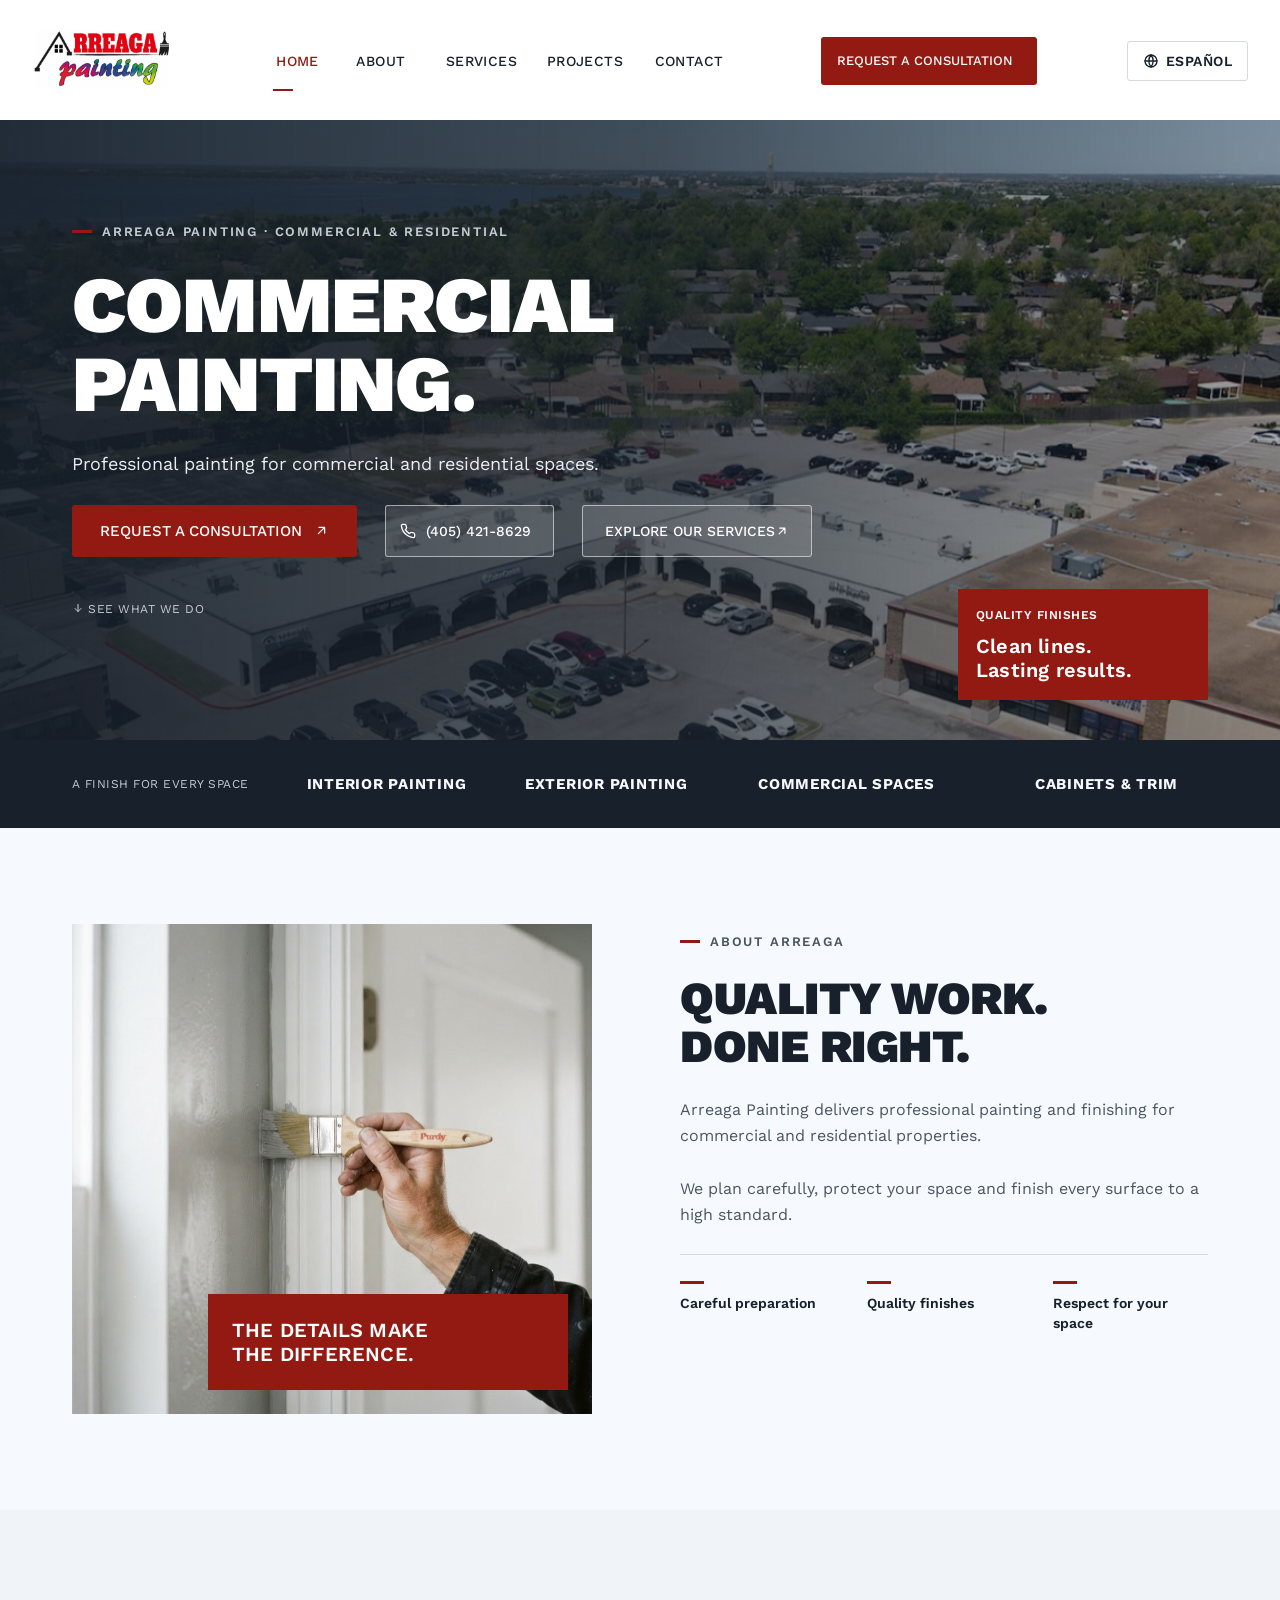
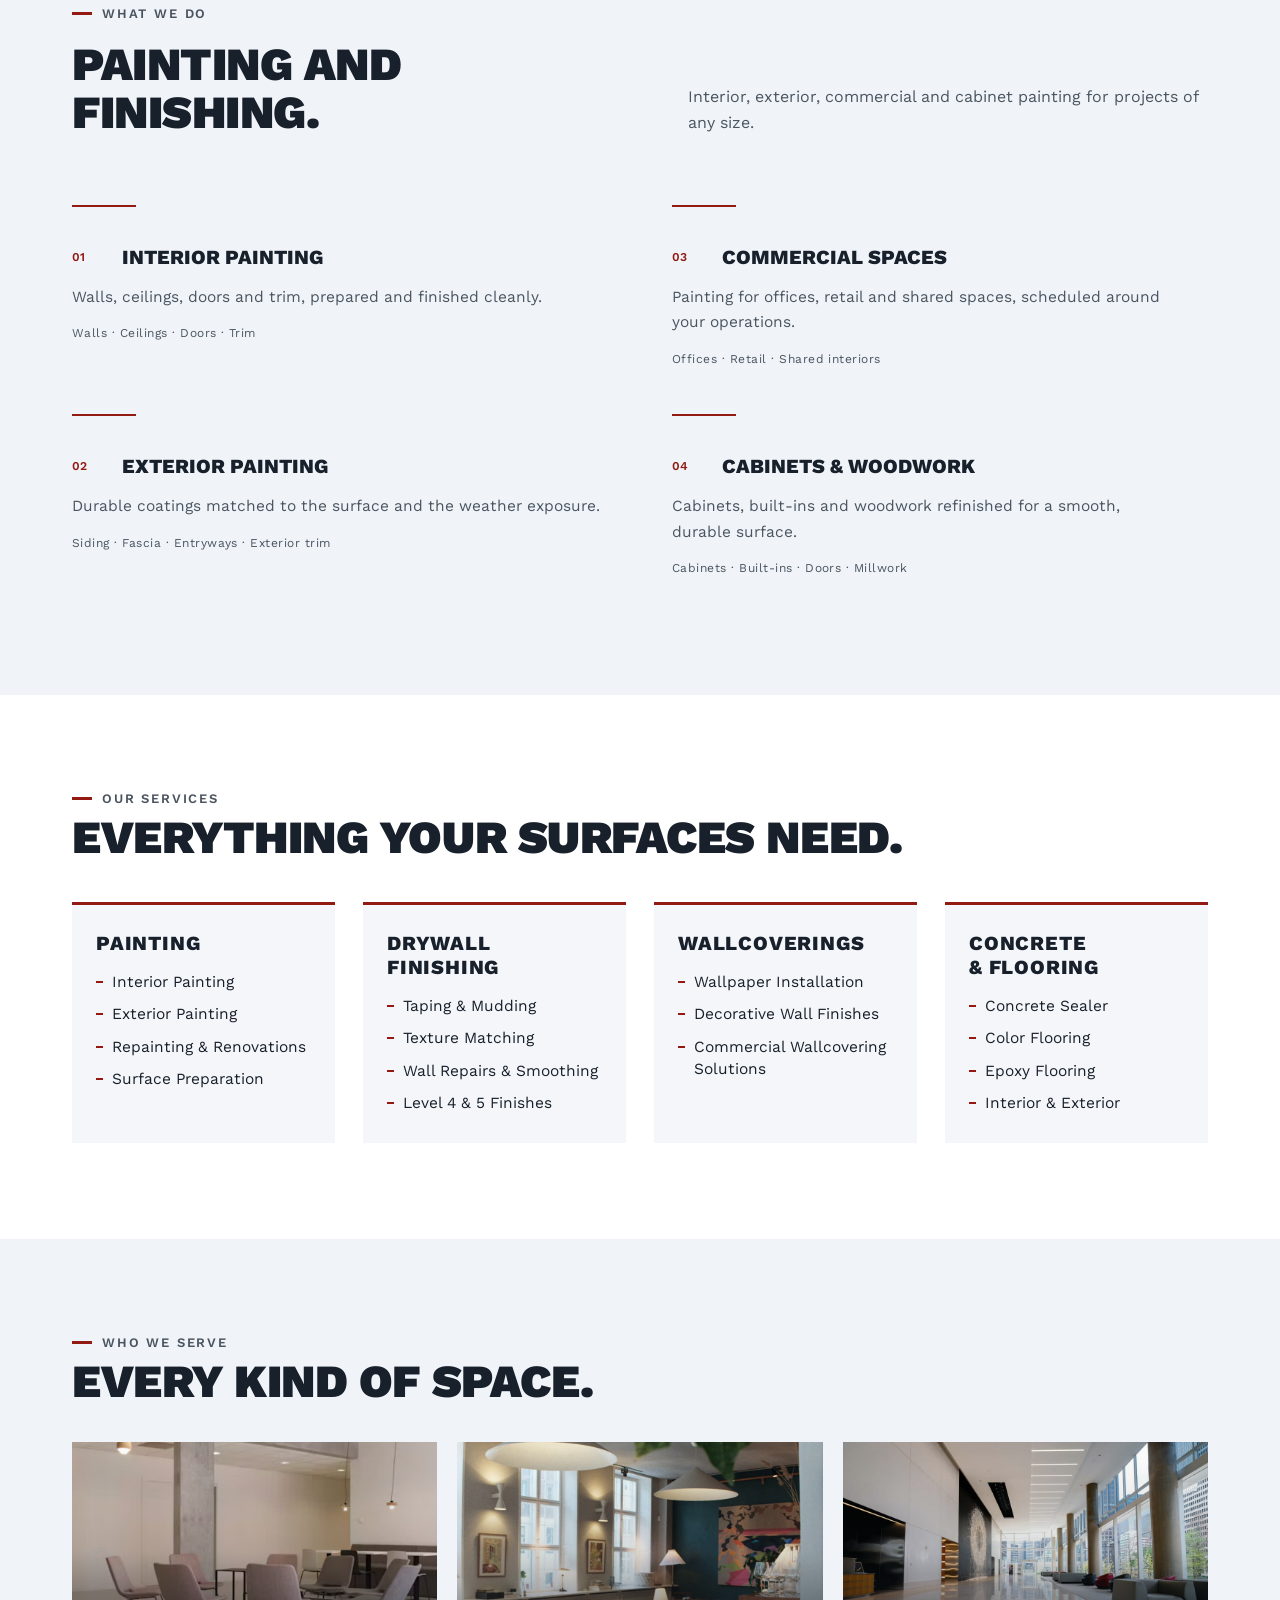
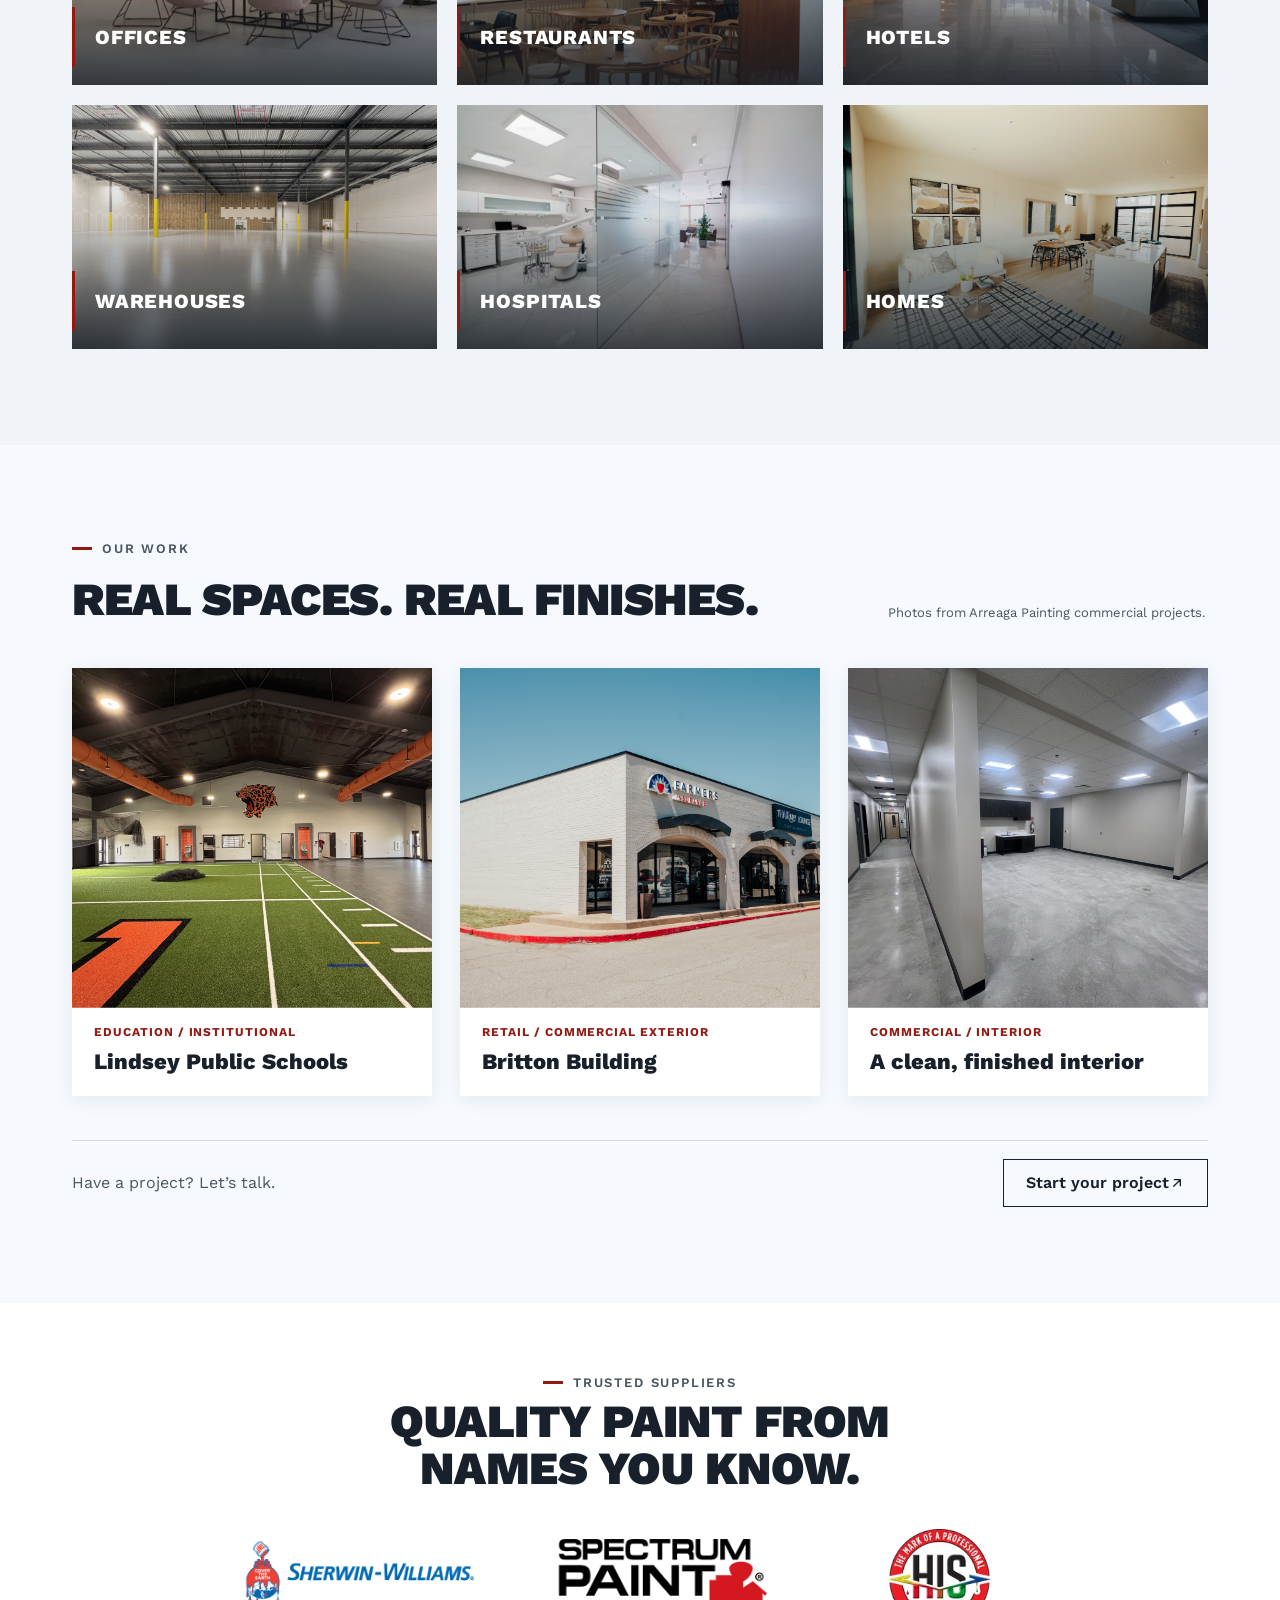
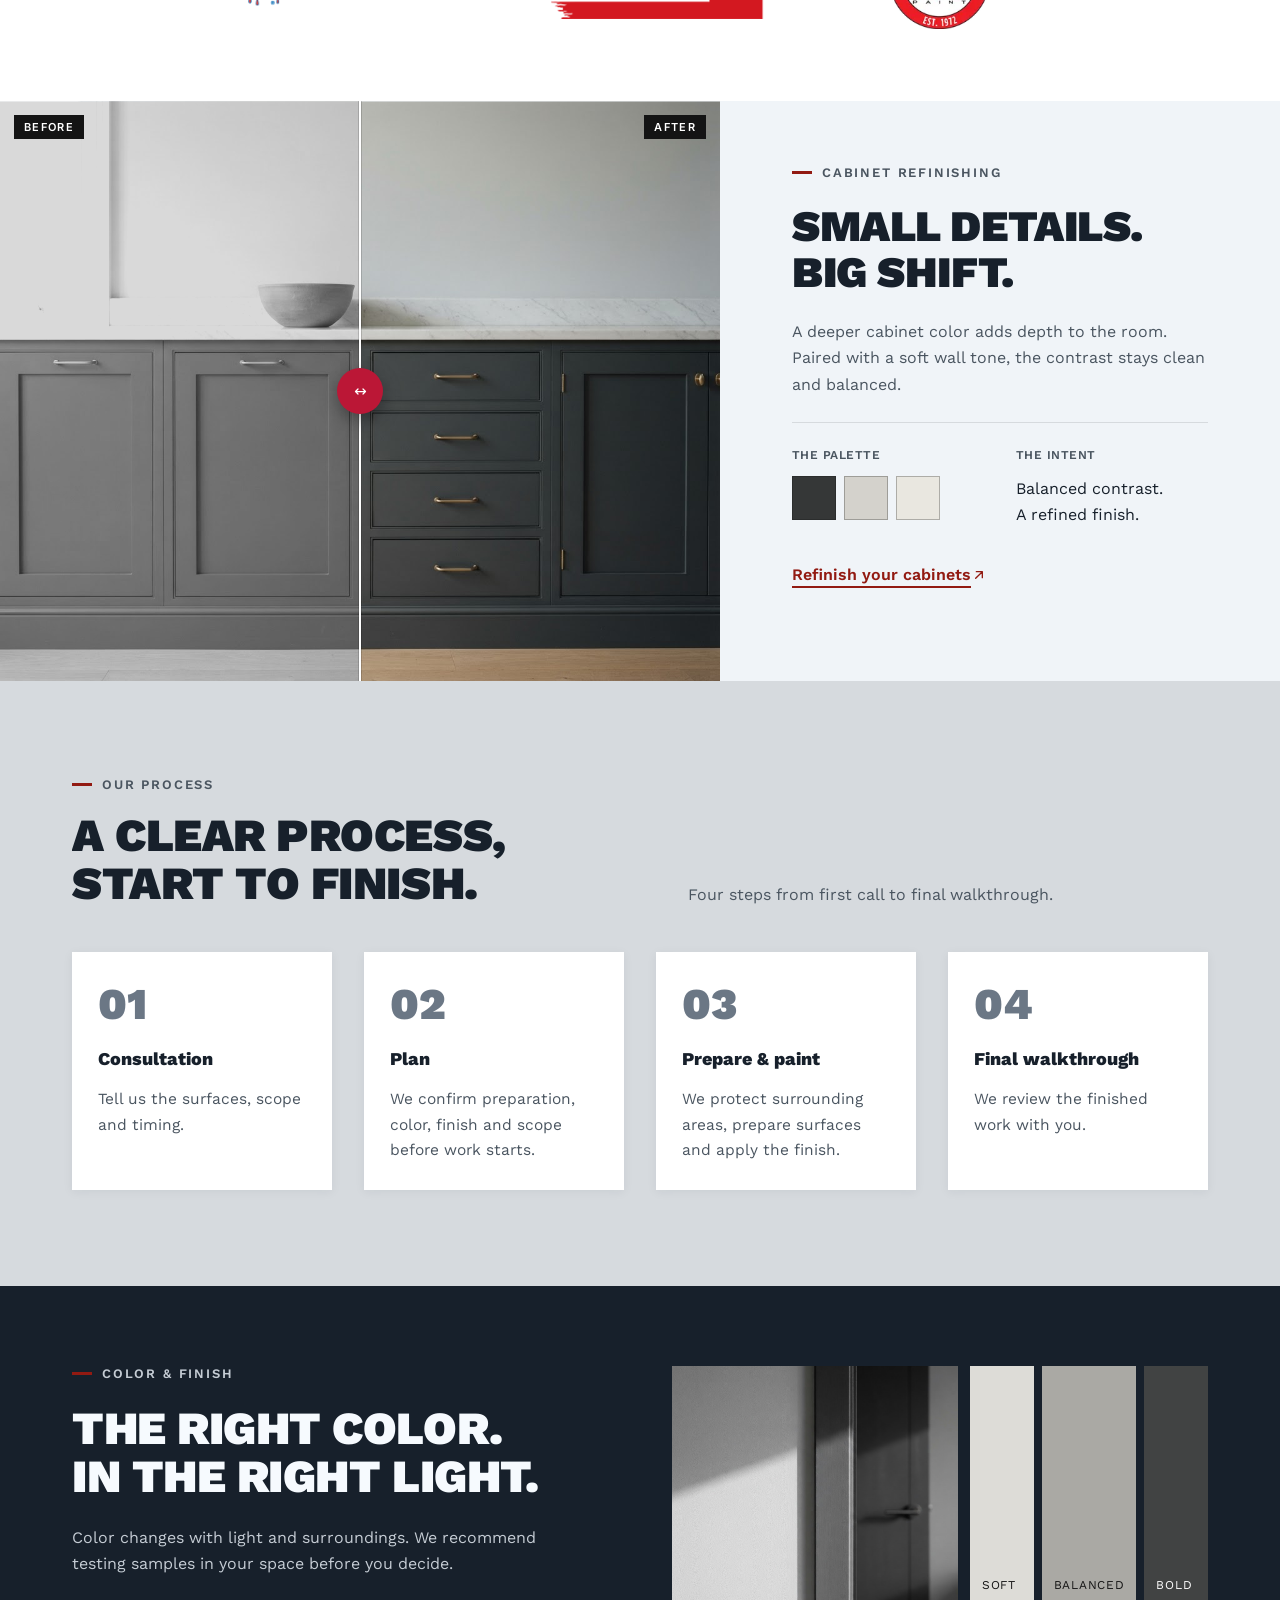
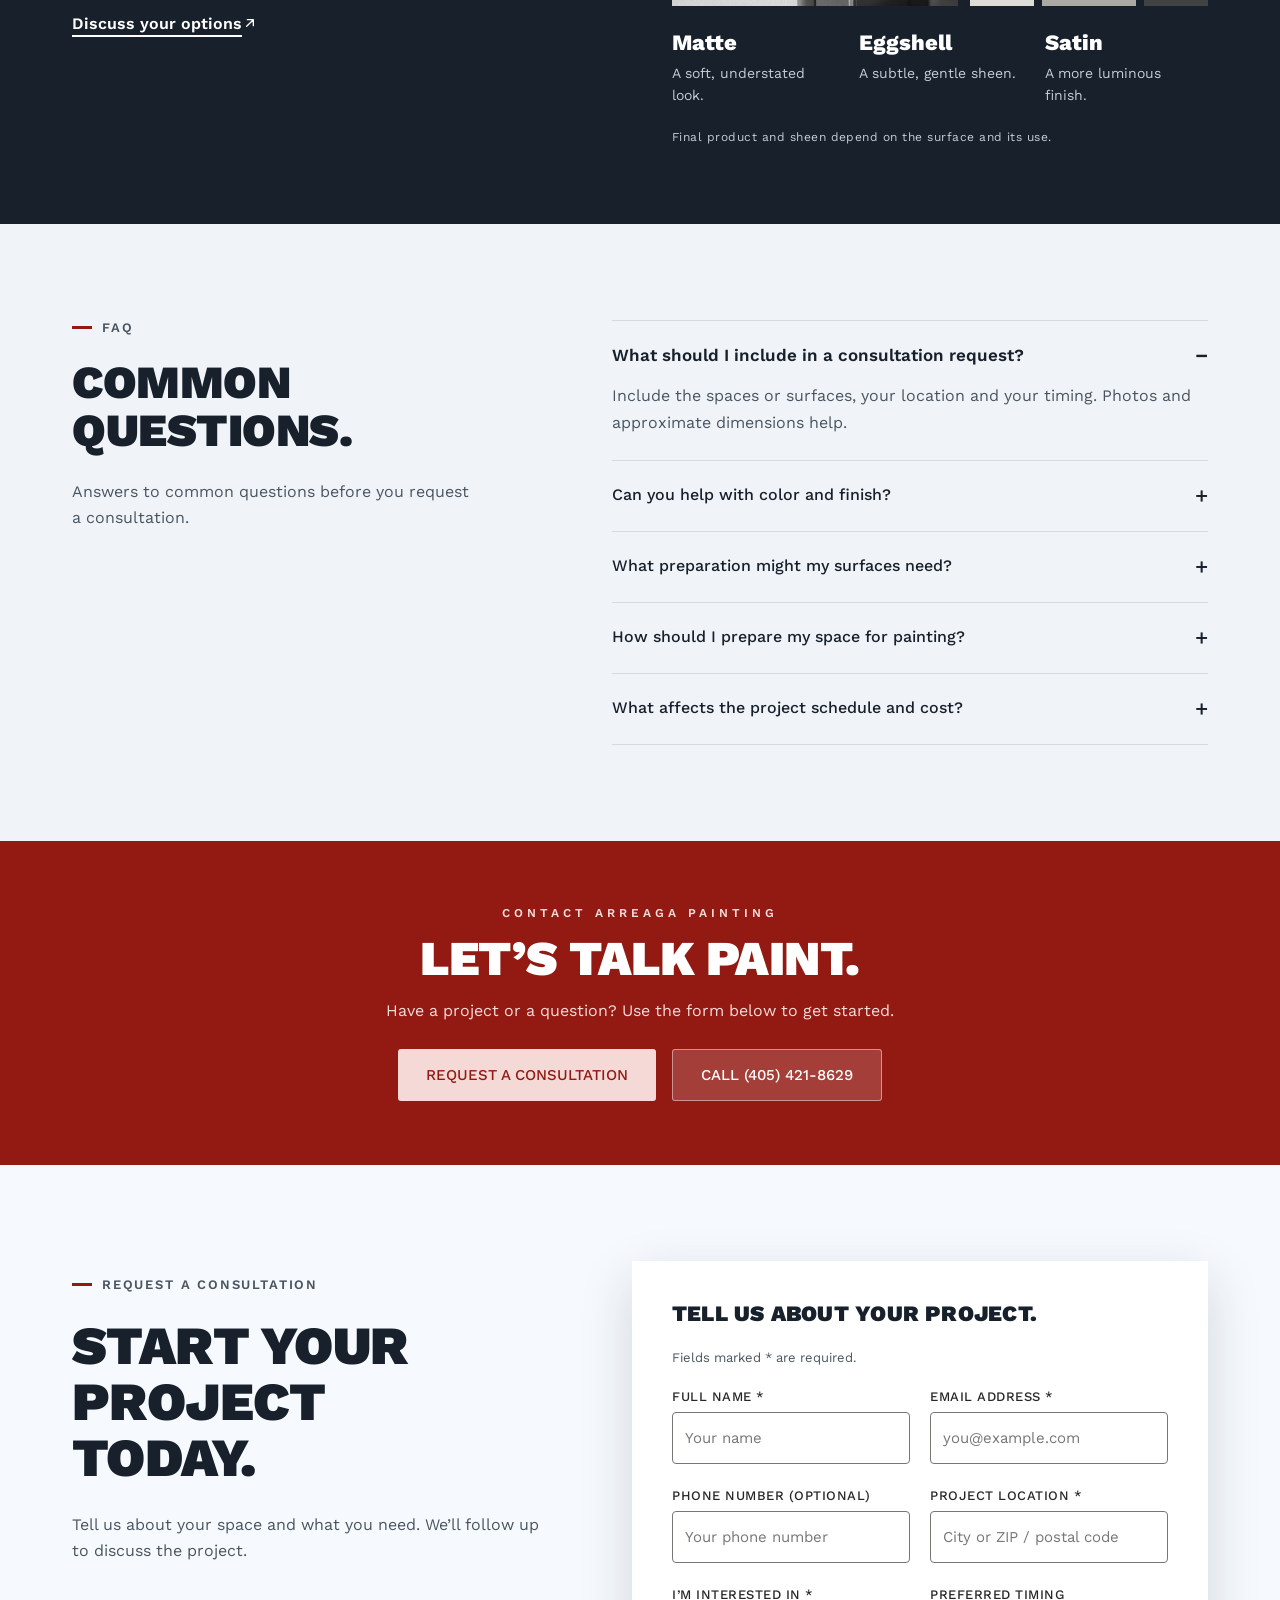
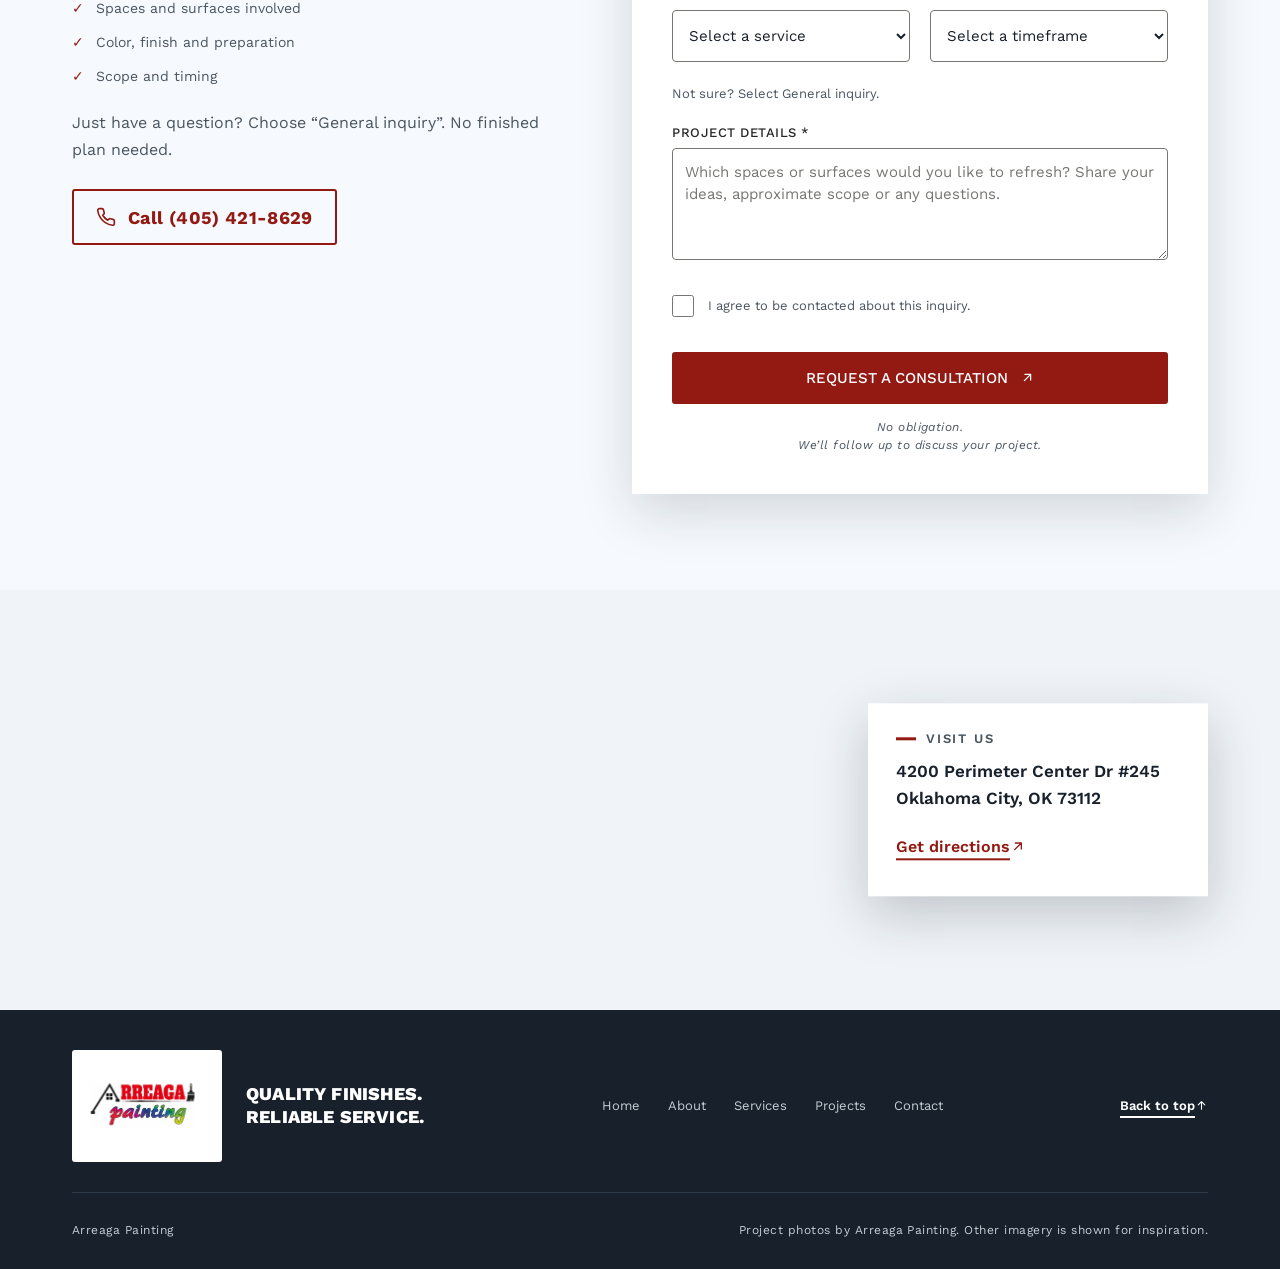
==== commit 5ba6bbf5: "Who we serve: photo tiles for six types, others commented out - Compressed photos saved as assets/se" ====
--- a/index.html
+++ b/index.html
@@ -129,15 +129,17 @@
   <p class="label">Who we serve</p>
   <h2>Every kind of space.</h2>
   <ul class="serve-grid">
-    <li>Offices</li>
-    <li>Restaurants</li>
-    <li>Retail stores</li>
-    <li>Hotels</li>
-    <li>Warehouses</li>
-    <li>Schools</li>
-    <li>Churches</li>
-    <li>Hospitals</li>
-    <li>Homes</li>
+    <li><img src="assets/serve-office.jpg" alt="" loading="lazy"><span>Offices</span></li>
+    <li><img src="assets/serve-restaurant.jpg" alt="" loading="lazy"><span>Restaurants</span></li>
+    <li><img src="assets/serve-hotel.jpg" alt="" loading="lazy"><span>Hotels</span></li>
+    <li><img src="assets/serve-warehouse.jpg" alt="" loading="lazy"><span>Warehouses</span></li>
+    <li><img src="assets/serve-hospital.jpg" alt="" loading="lazy"><span>Hospitals</span></li>
+    <li><img src="assets/serve-house.jpg" alt="" loading="lazy"><span>Homes</span></li>
+    <!-- Not in use yet (no photo). To add one: save serve-<type>.jpg in assets/ and uncomment the line and change the single quotes to double quotes (the build script only inlines double-quoted src).
+    <li><img src='assets/serve-retail.jpg' alt='' loading='lazy'><span>Retail stores</span></li>
+    <li><img src='assets/serve-school.jpg' alt='' loading='lazy'><span>Schools</span></li>
+    <li><img src='assets/serve-church.jpg' alt='' loading='lazy'><span>Churches</span></li>
+    -->
   </ul>
 </section>
 
--- a/style.css
+++ b/style.css
@@ -816,3 +816,12 @@
   .header .call{display:none!important}
   .header .langbtn{display:inline-flex!important;left:14px;right:auto;width:44px;height:44px}
 }
+
+/* who we serve: photo tiles */
+.serve-grid li{position:relative;padding:0;aspect-ratio:3/2;overflow:hidden;border-top:0;background:#26303c;display:flex;align-items:flex-end}
+.serve-grid li img{position:absolute;inset:0;width:100%;height:100%;object-fit:cover;transition:transform .6s cubic-bezier(.2,.7,.1,1)}
+.serve-grid li:after{content:"";position:absolute;inset:0;background:linear-gradient(to top,rgba(20,26,34,.82) 0,rgba(20,26,34,.15) 55%,rgba(20,26,34,0) 100%)}
+.serve-grid li span{position:relative;z-index:1;padding:18px 20px;color:#fff;font-weight:800;font-size:20px;text-transform:uppercase;letter-spacing:.04em;border-left:3px solid var(--red);margin:0 0 18px}
+.serve-grid li:hover img{transform:scale(1.04)}
+@media(max-width:800px){.serve-grid li{aspect-ratio:4/3}.serve-grid li span{font-size:15px;padding:10px 12px;margin-bottom:12px}.serve-grid li:last-child{grid-column:auto}}
+@media(prefers-reduced-motion:reduce){.serve-grid li img{transition:none}.serve-grid li:hover img{transform:none}}
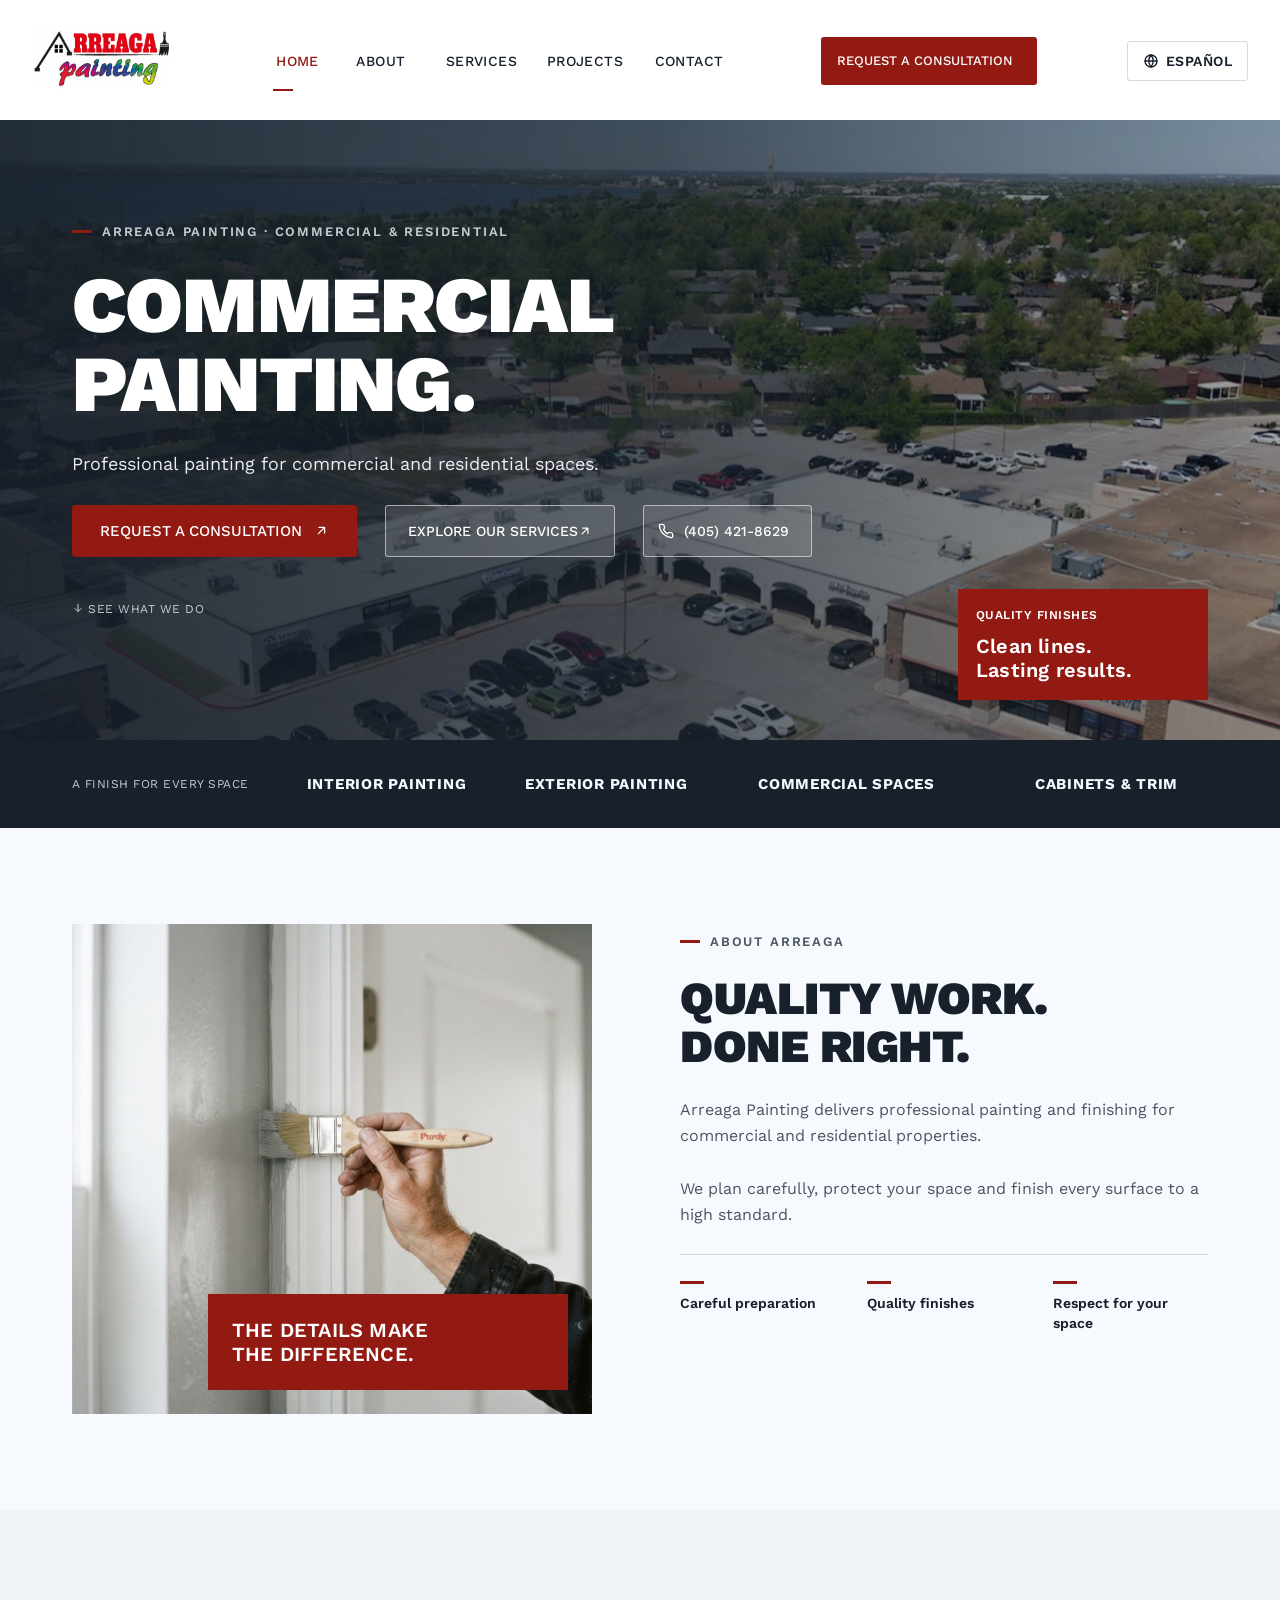
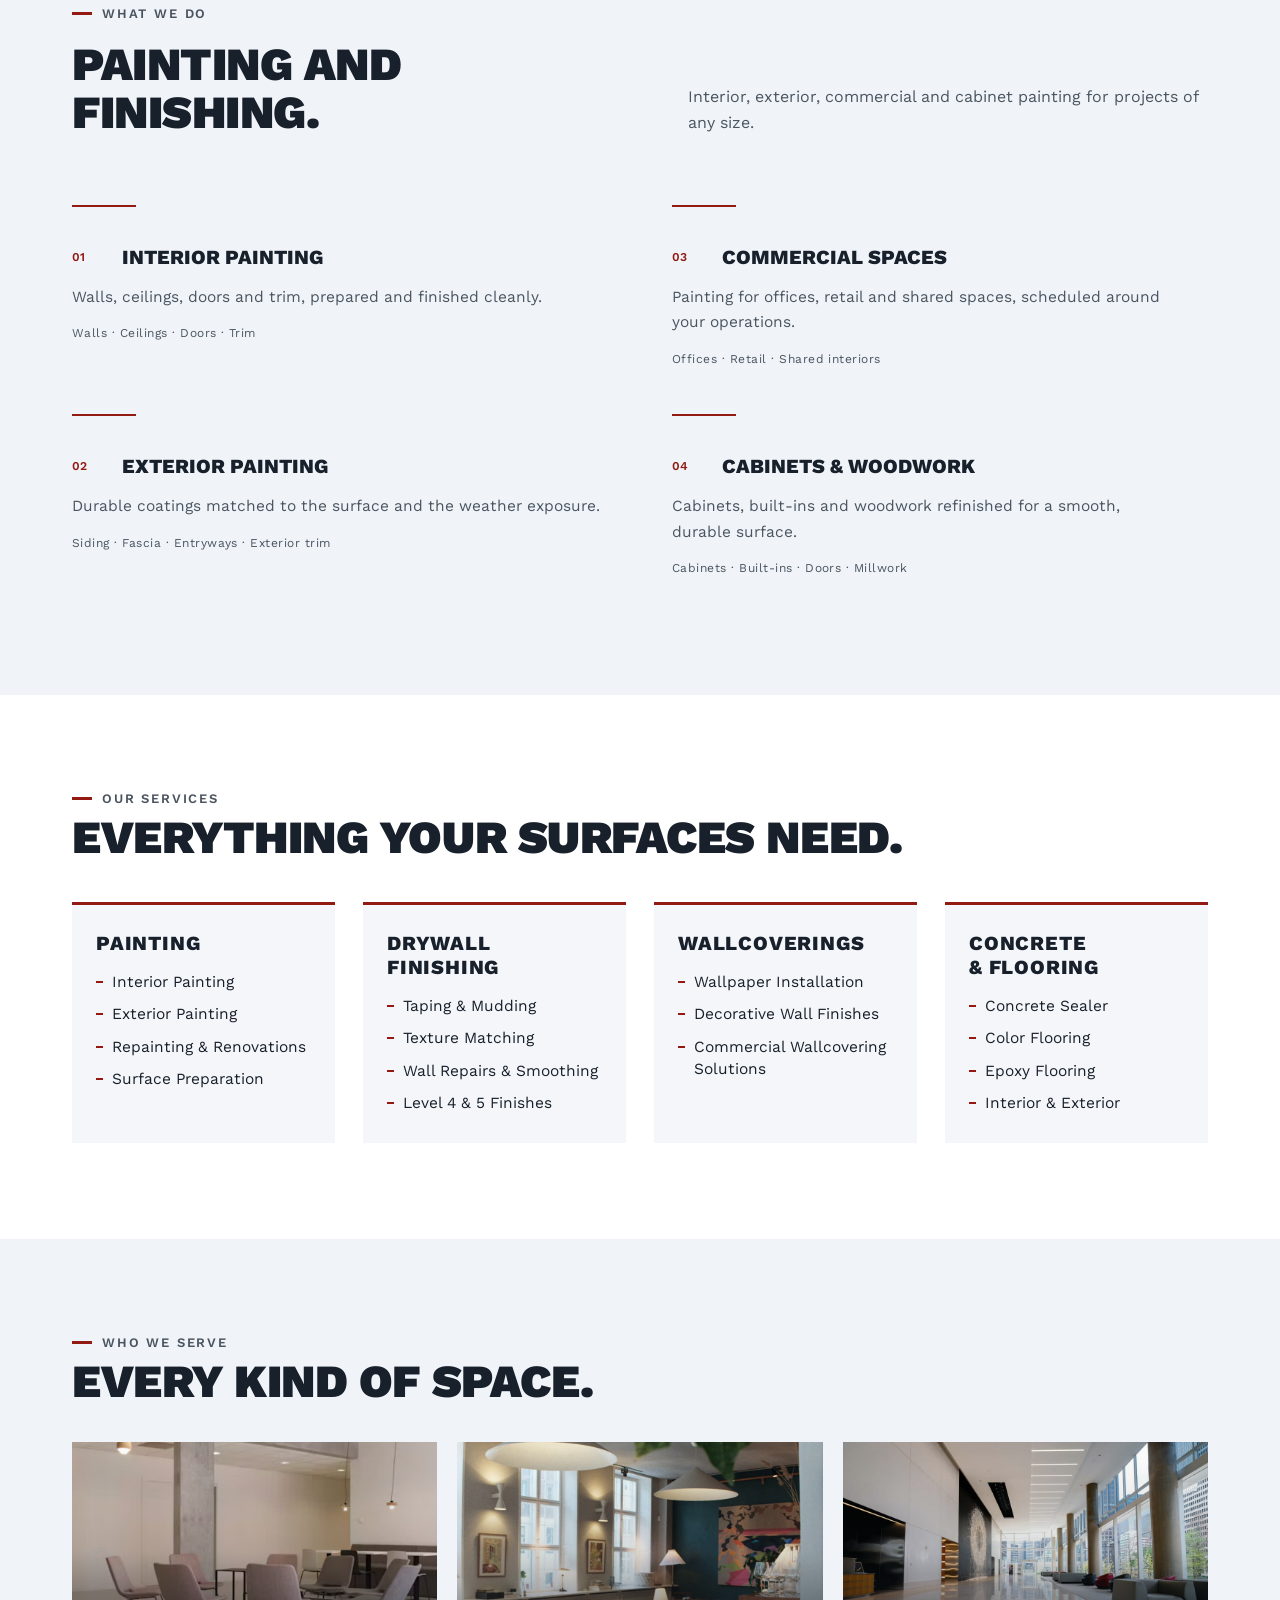
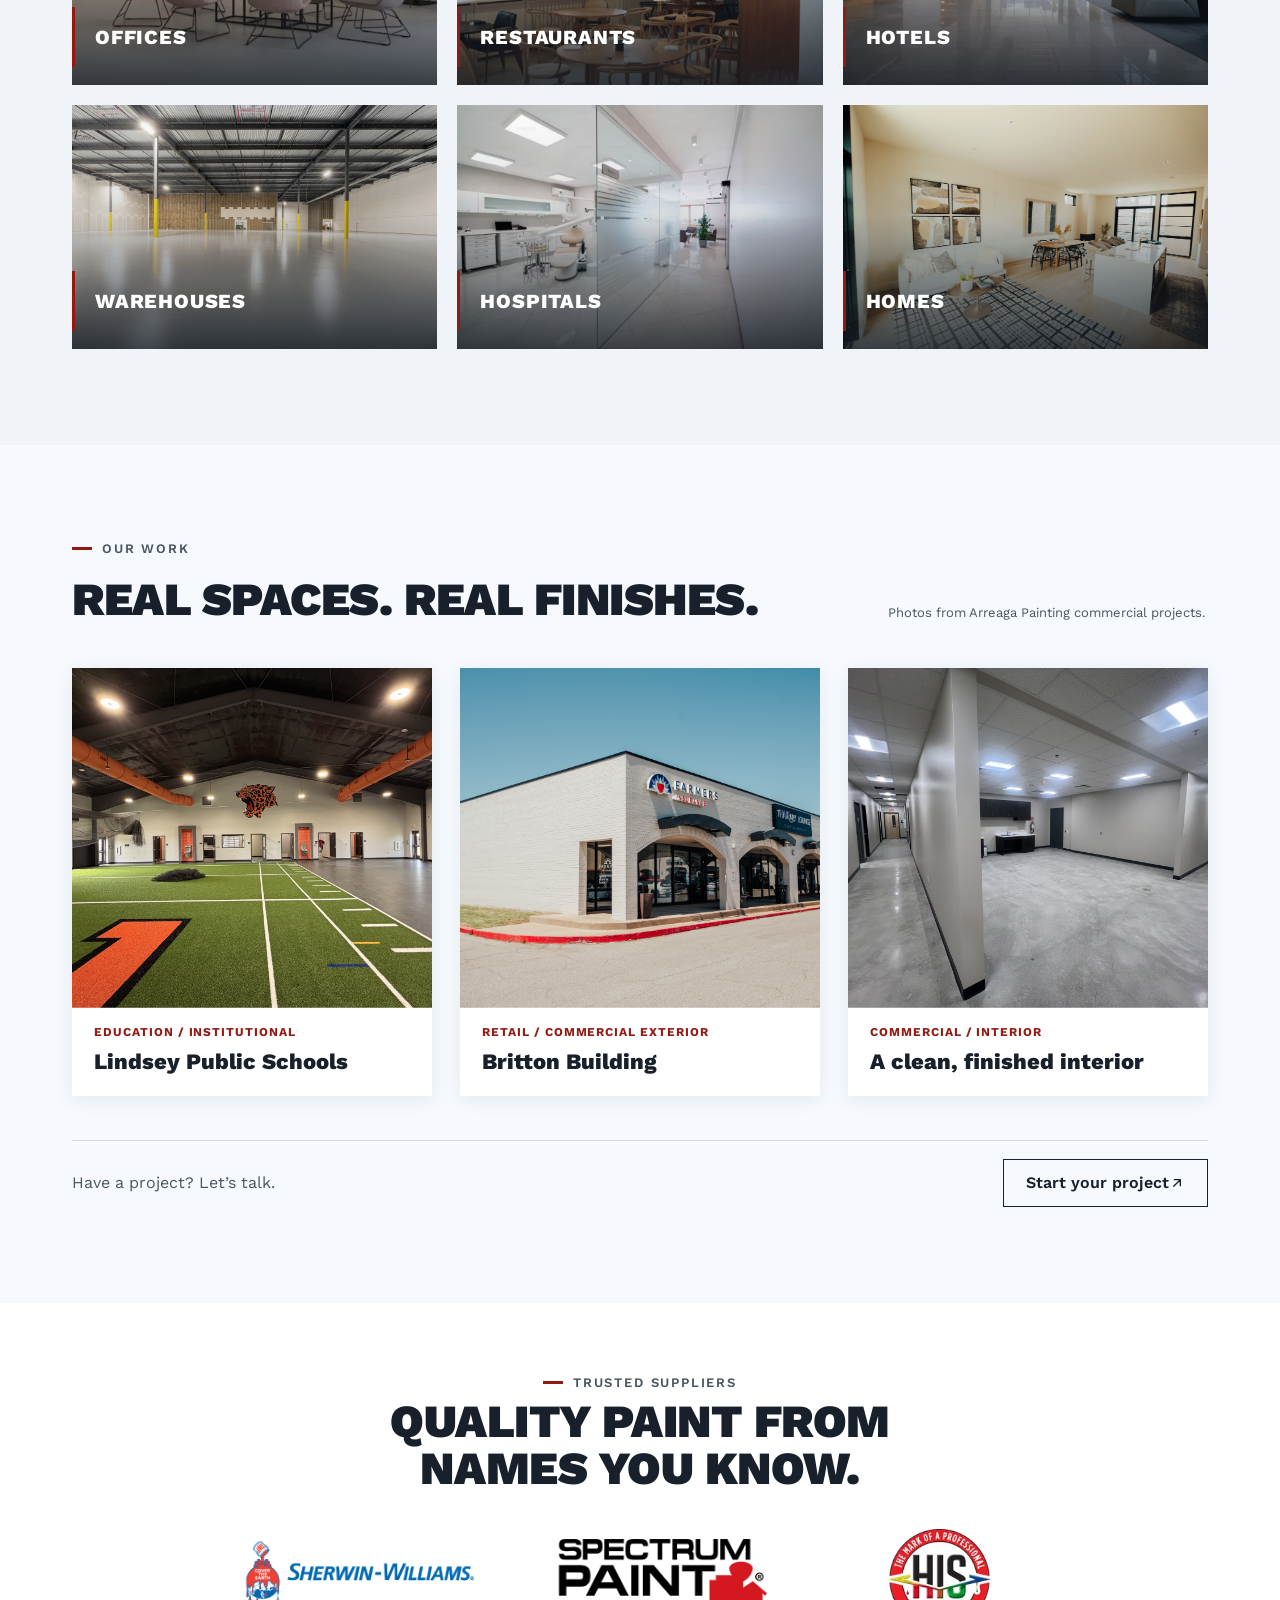
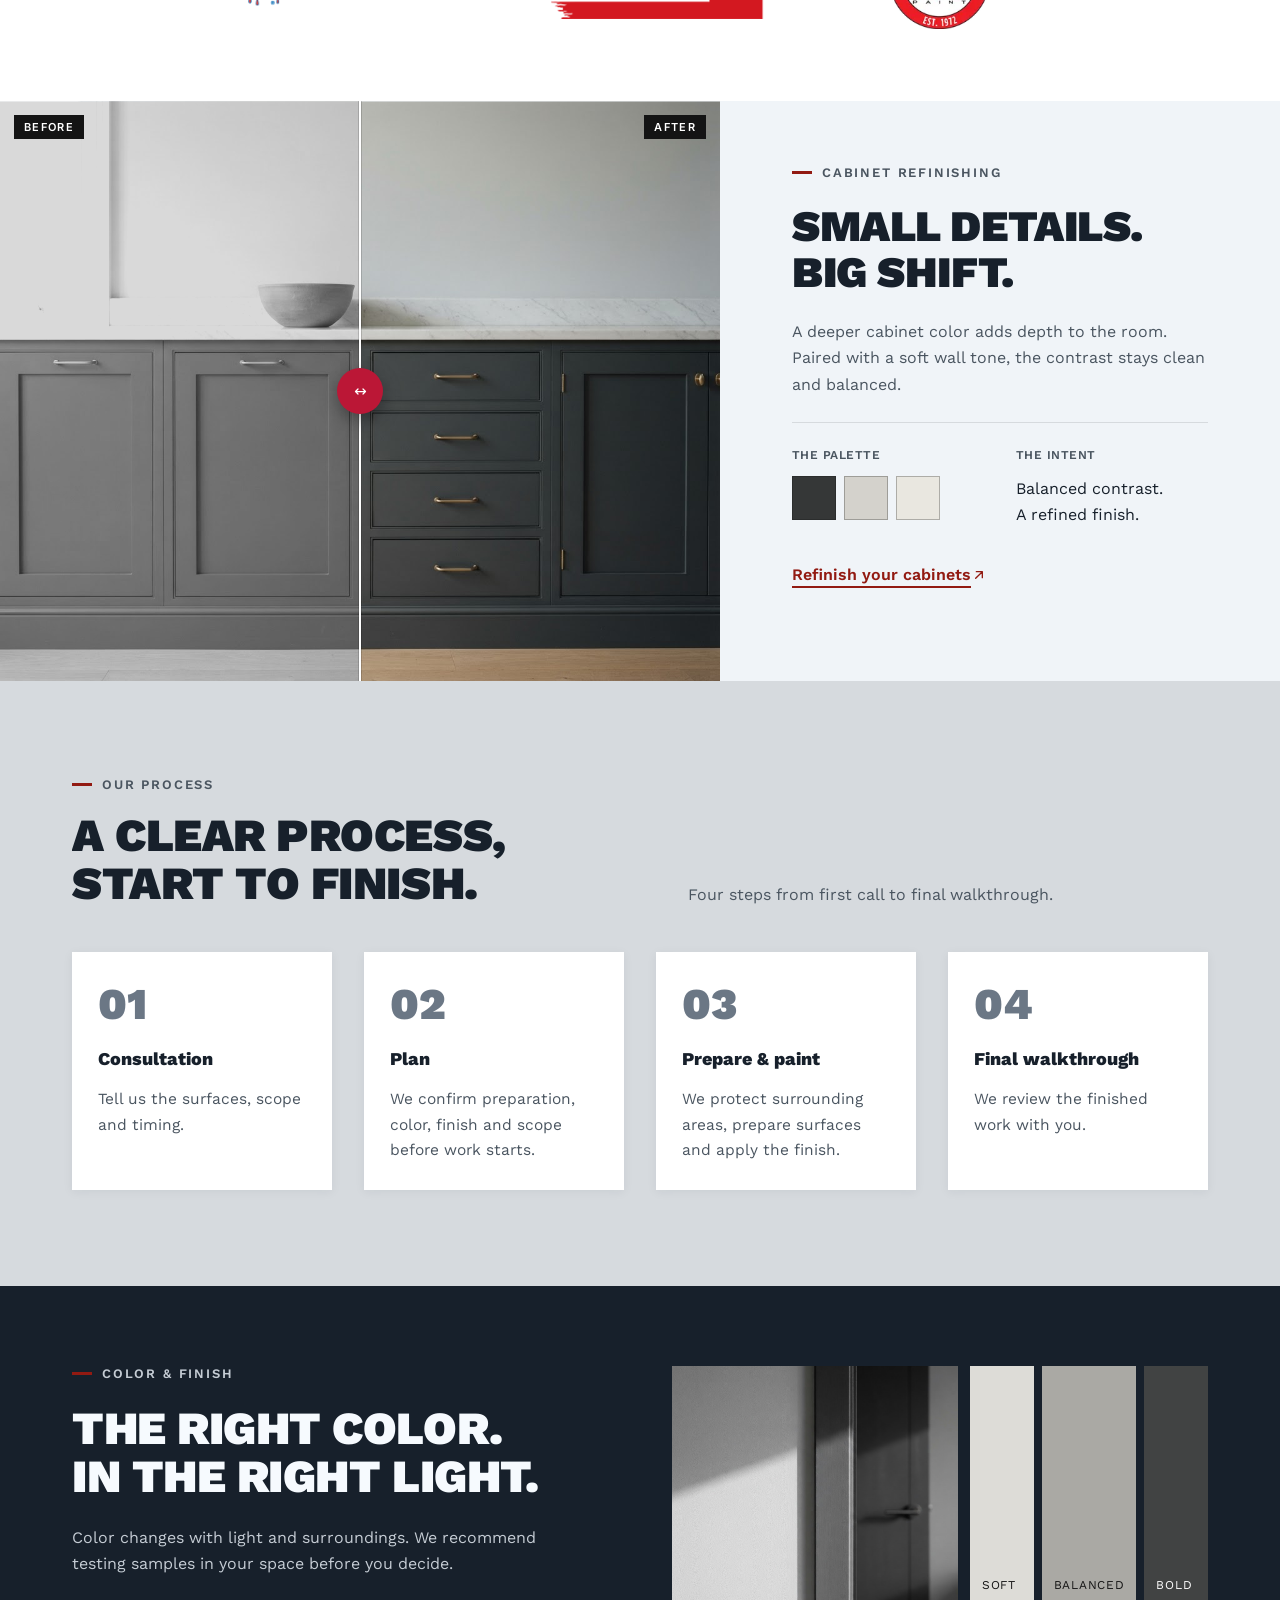
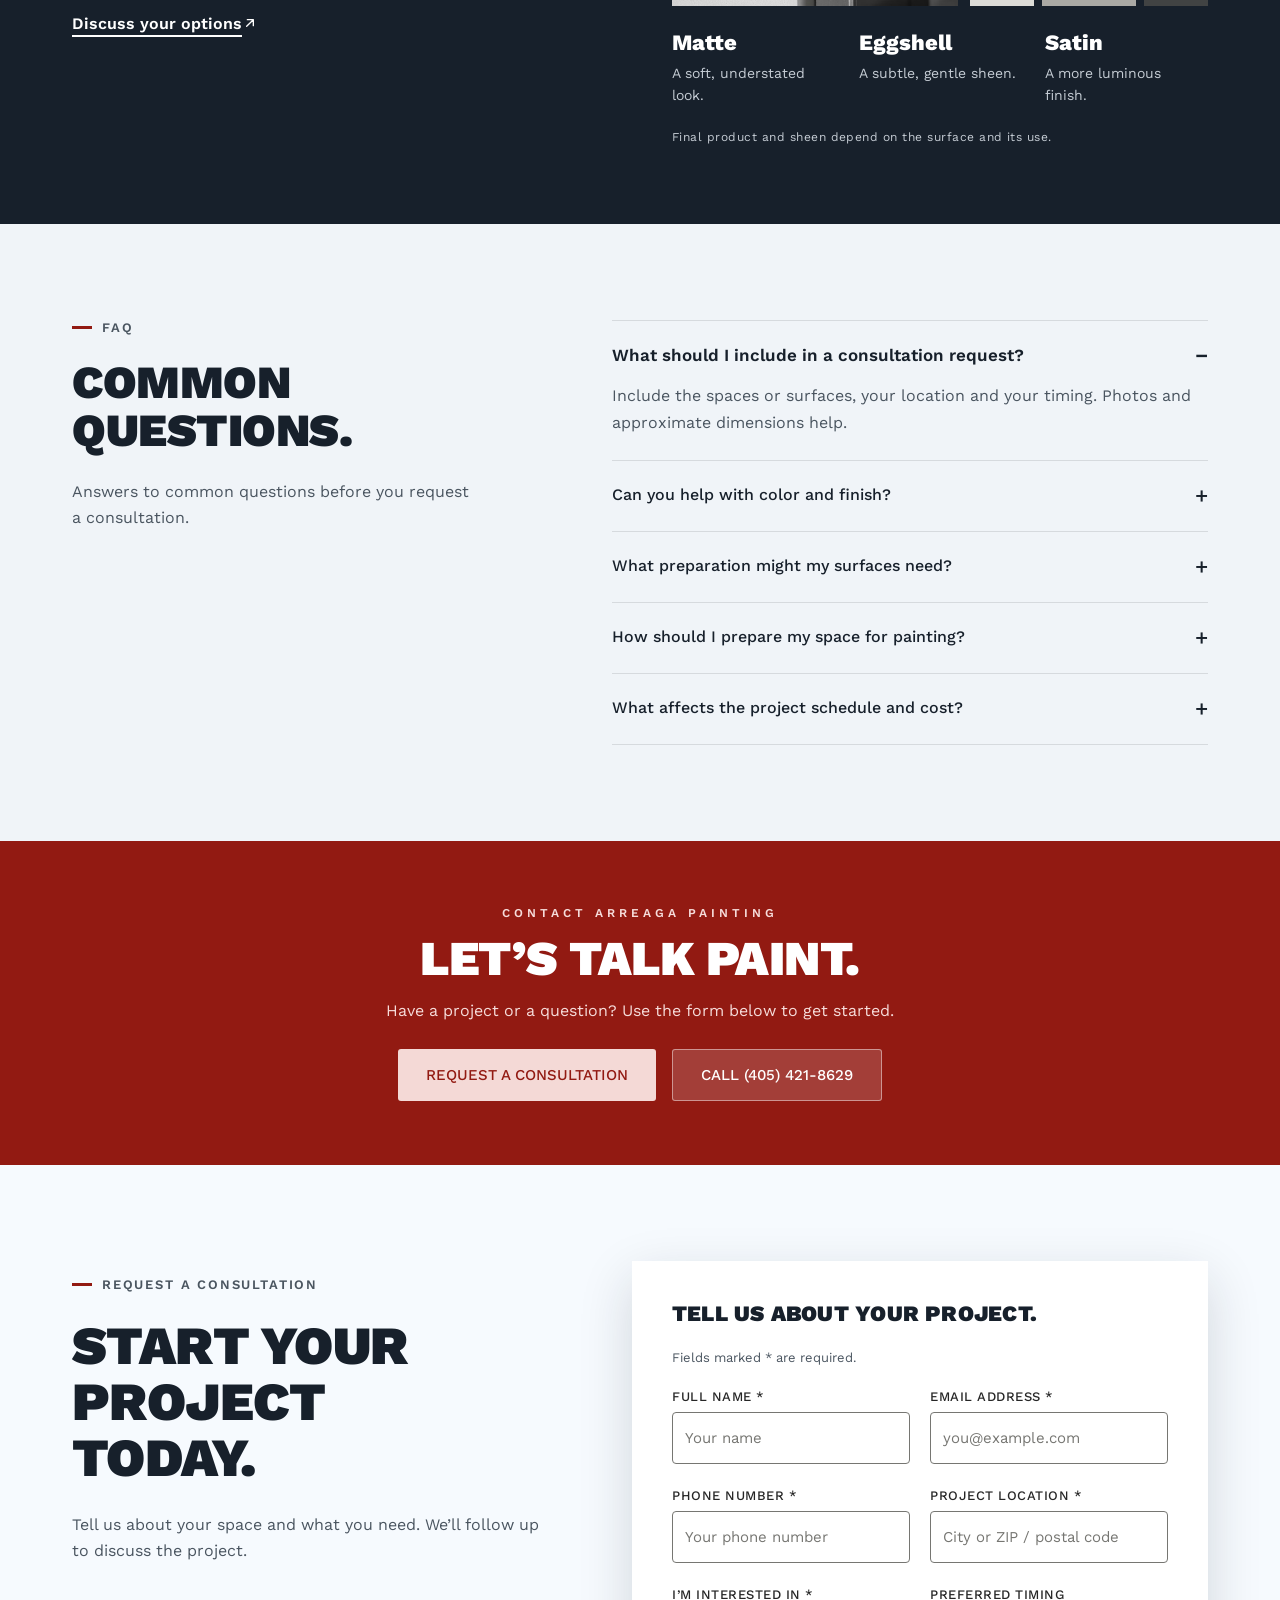
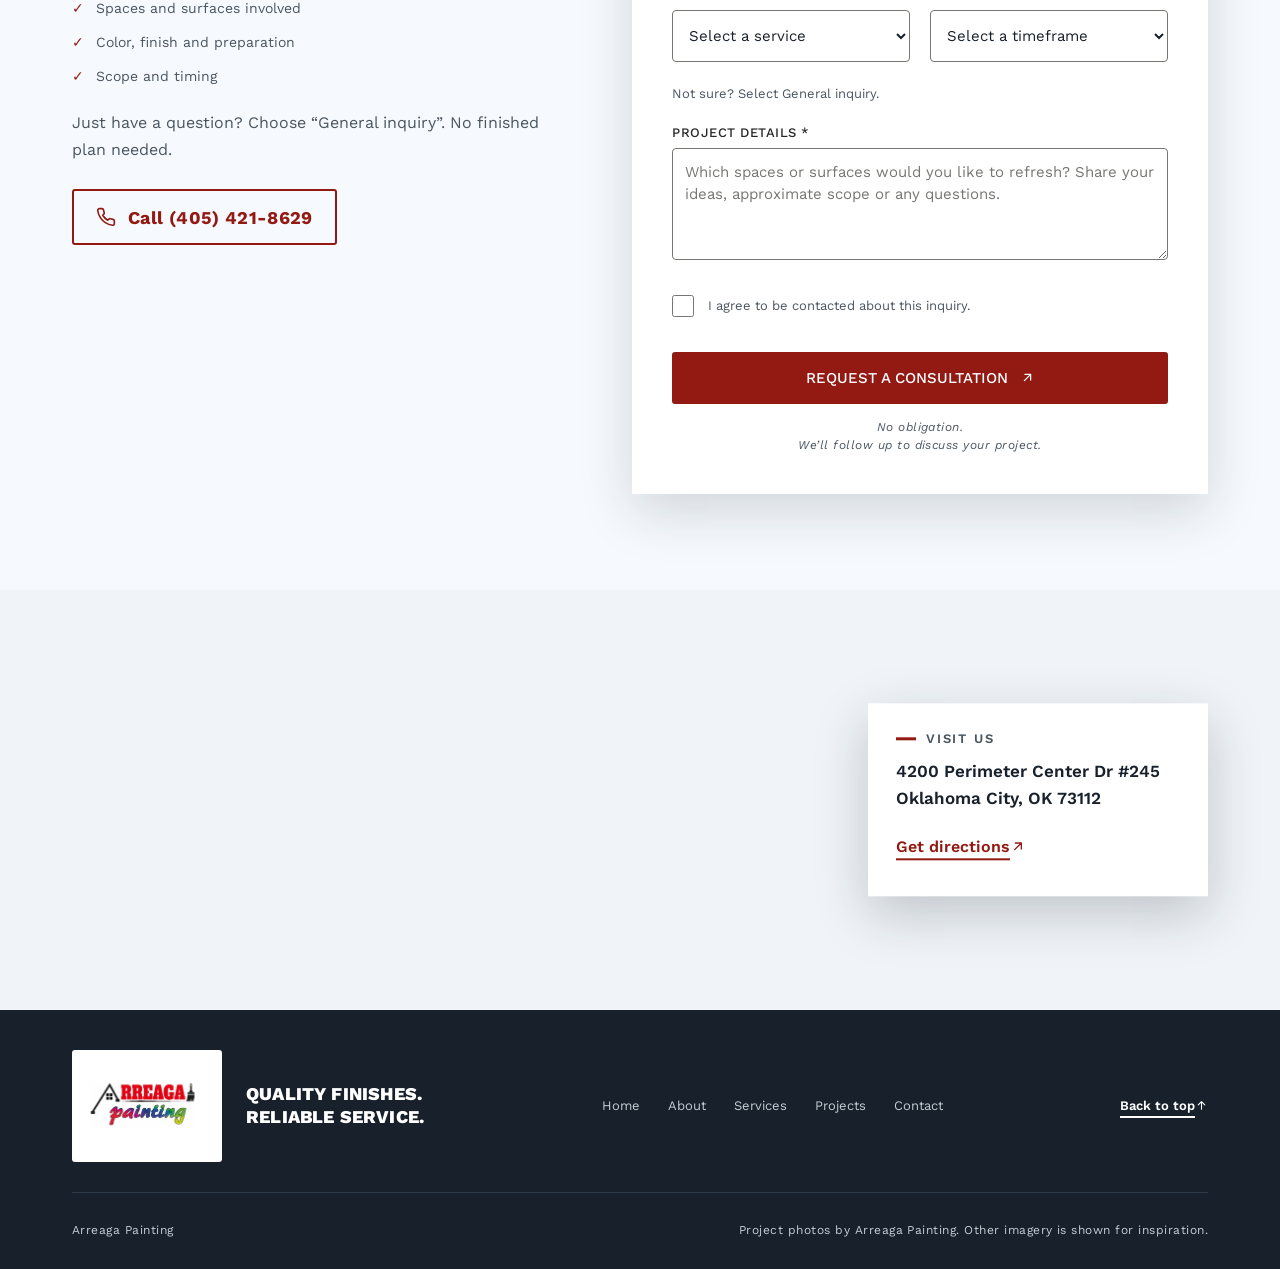
==== commit 1f8a9bcf: "Hero button order swap, required phone field, remove card hover bar Co-Authored-By: Claude Sonnet 5." ====
--- a/index.html
+++ b/index.html
@@ -275,7 +275,7 @@
       <label>Email address *<input type="email" required placeholder="you@example.com"></label>
     </div>
     <div class="row">
-      <label>Phone number (optional)<input type="tel" placeholder="Your phone number"></label>
+      <label>Phone number *<input type="tel" required placeholder="Your phone number"></label>
       <label>Project location *<input required placeholder="City or ZIP / postal code"></label>
     </div>
     <div class="row">
--- a/style.css
+++ b/style.css
@@ -478,8 +478,6 @@
 /* m-card-hover — Service and process card hover */
 article{position:relative;transition:transform .35s cubic-bezier(.2,.7,.1,1)}
 article:hover{transform:translateY(-4px)}
-article:after{content:"";position:absolute;left:0;top:-1px;height:2px;width:100%;background:#bb1736;transform:scaleX(0);transform-origin:0 50%;transition:transform .5s cubic-bezier(.2,.7,.1,1)}
-article:hover:after{transform:scaleX(1)}
 article h3 em{transition:color .3s,transform .3s}
 article:hover h3 em{color:#141414;transform:translateX(4px)}
 .steps>div{transition:transform .35s cubic-bezier(.2,.7,.1,1)}
@@ -825,3 +823,7 @@
 .serve-grid li:hover img{transform:scale(1.04)}
 @media(max-width:800px){.serve-grid li{aspect-ratio:4/3}.serve-grid li span{font-size:15px;padding:10px 12px;margin-bottom:12px}.serve-grid li:last-child{grid-column:auto}}
 @media(prefers-reduced-motion:reduce){.serve-grid li img{transition:none}.serve-grid li:hover img{transform:none}}
+
+/* v-hero-swap-buttons — Hero: Explore our services before the phone button */
+.hero .actions .plain{order:1}
+.hero .actions .phone-link{order:2}
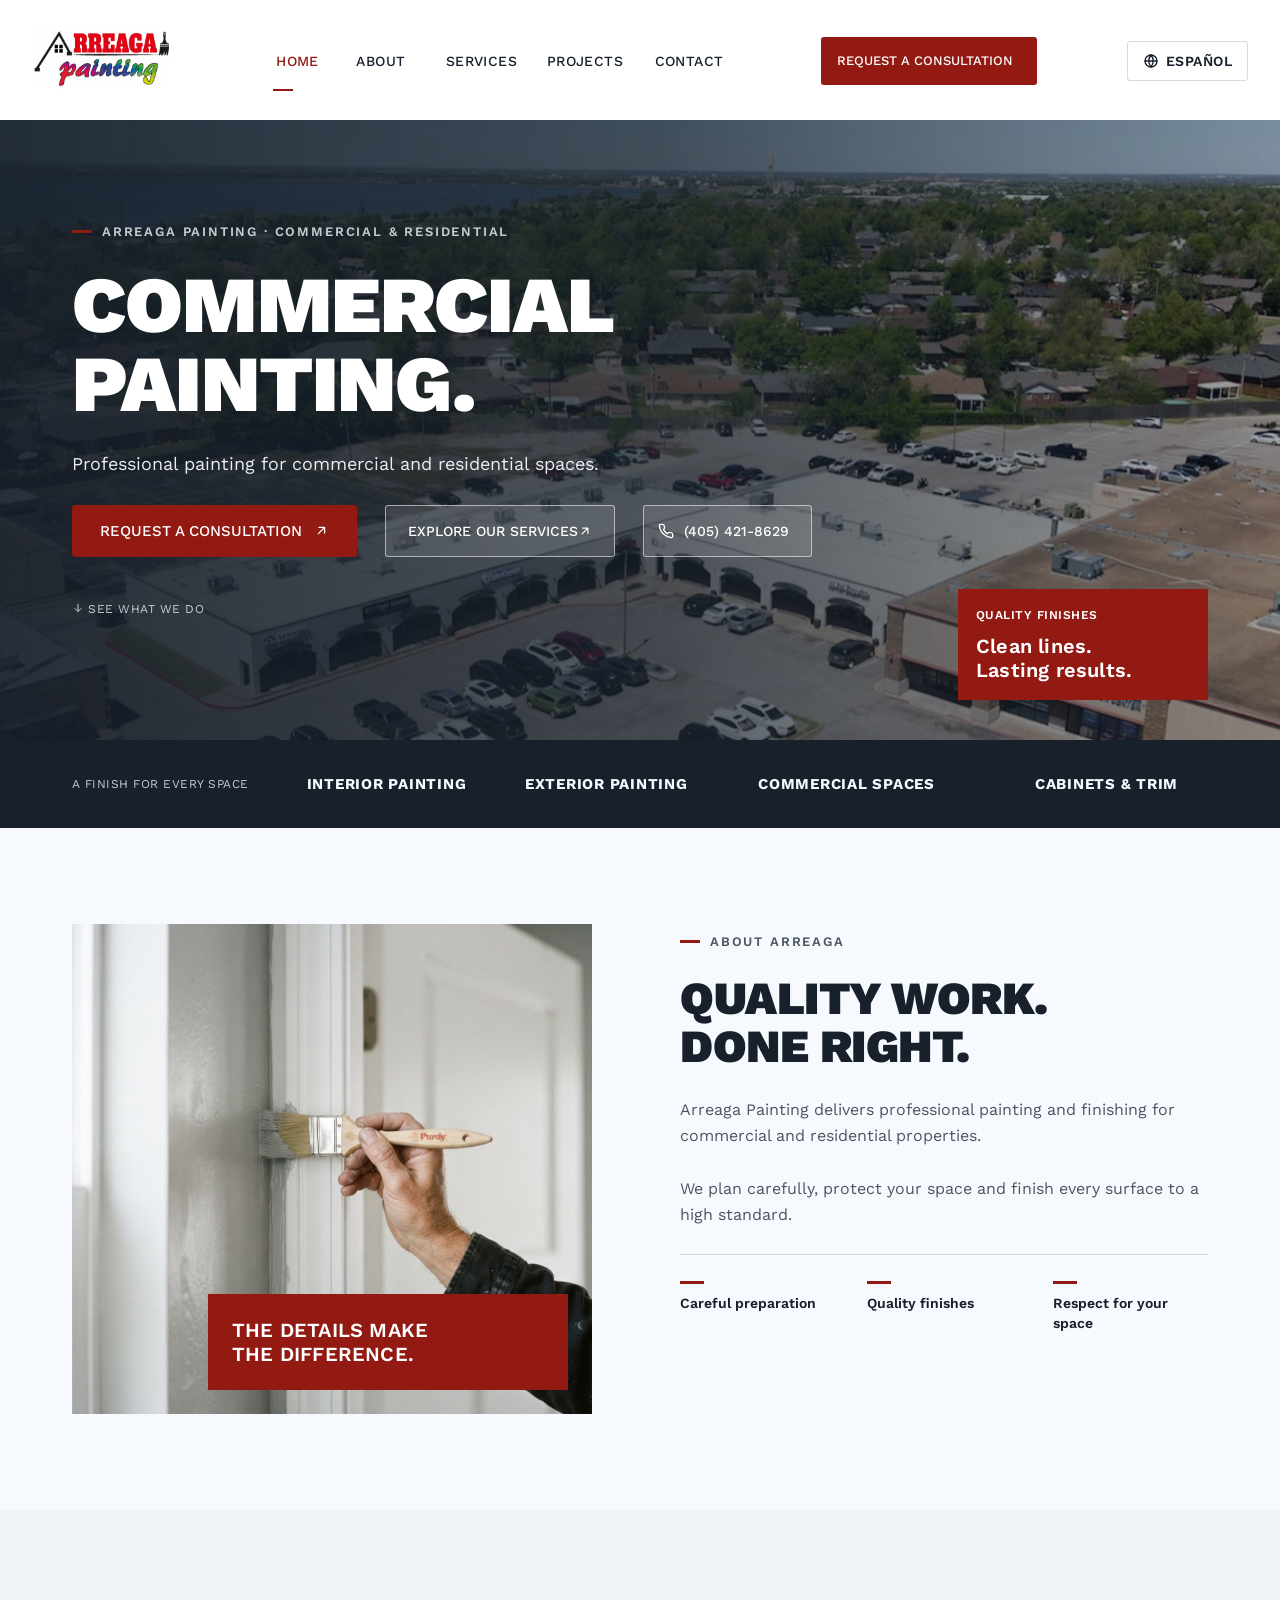
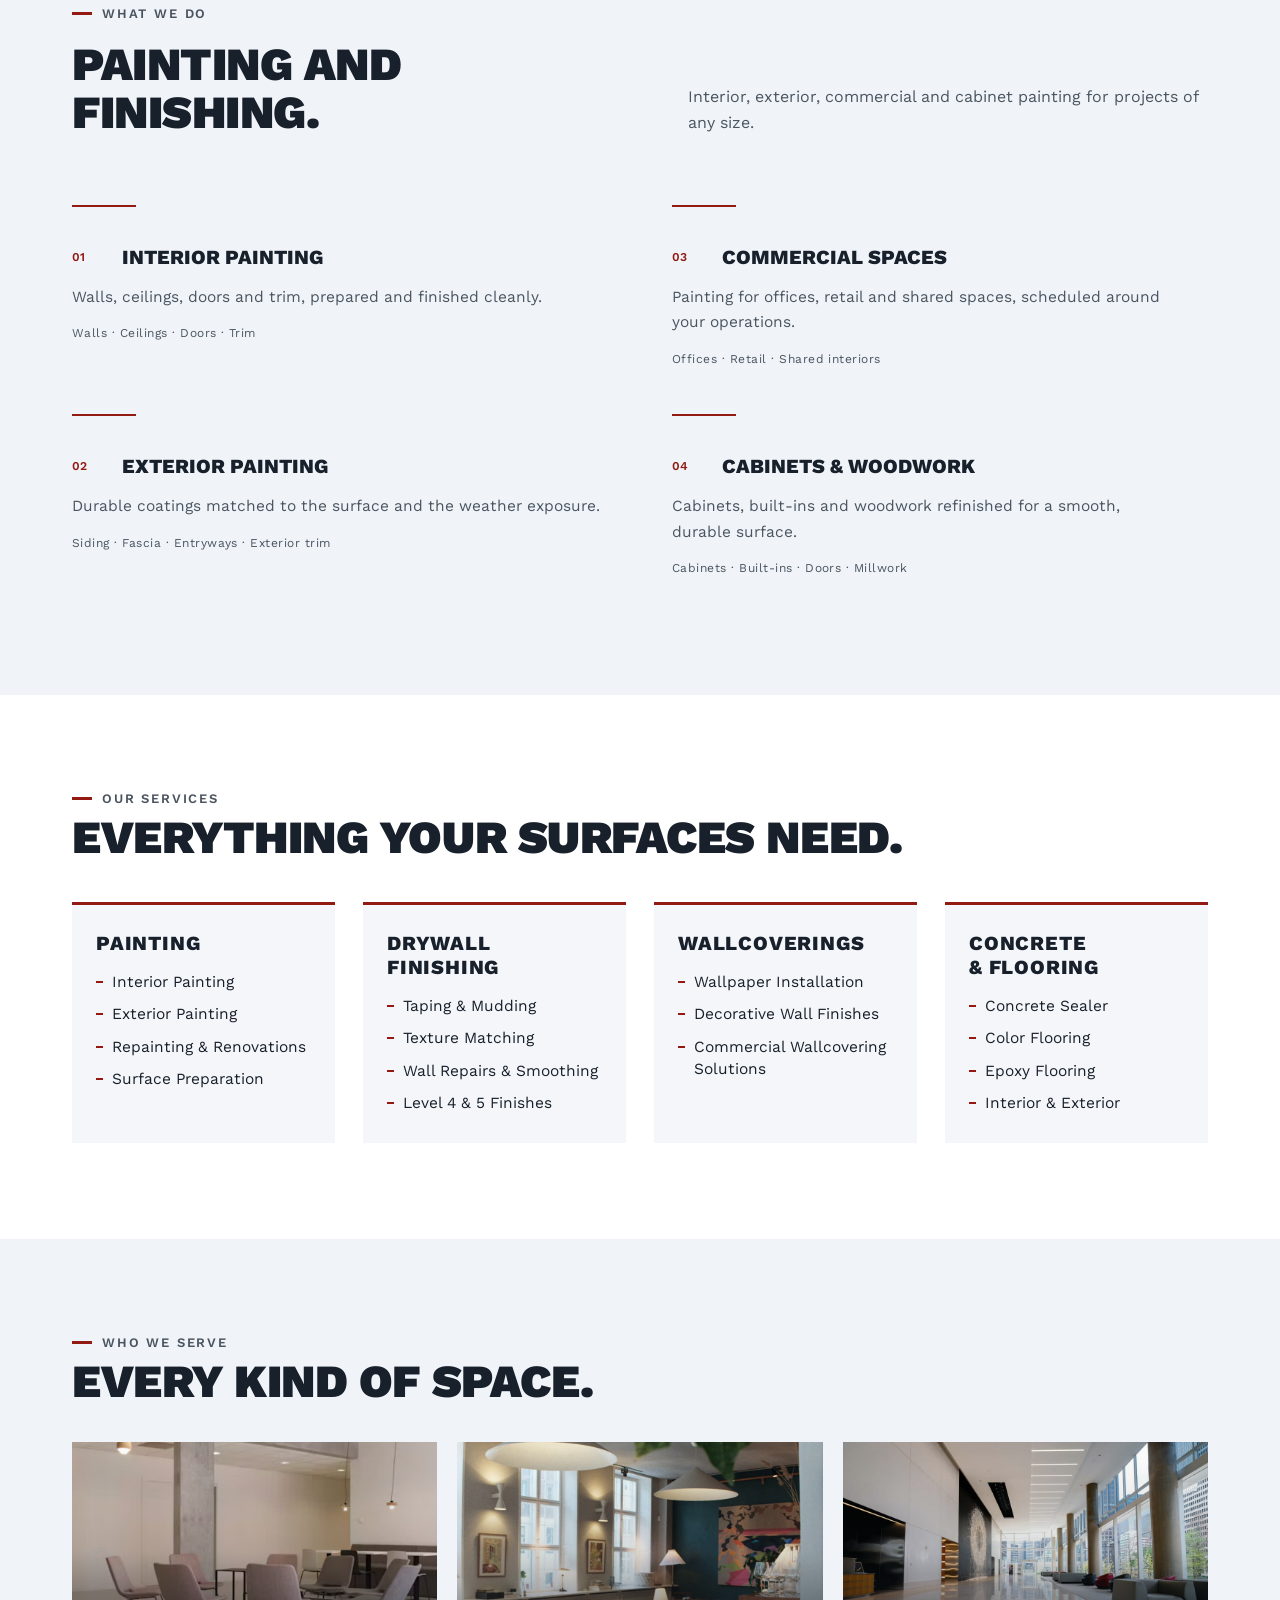
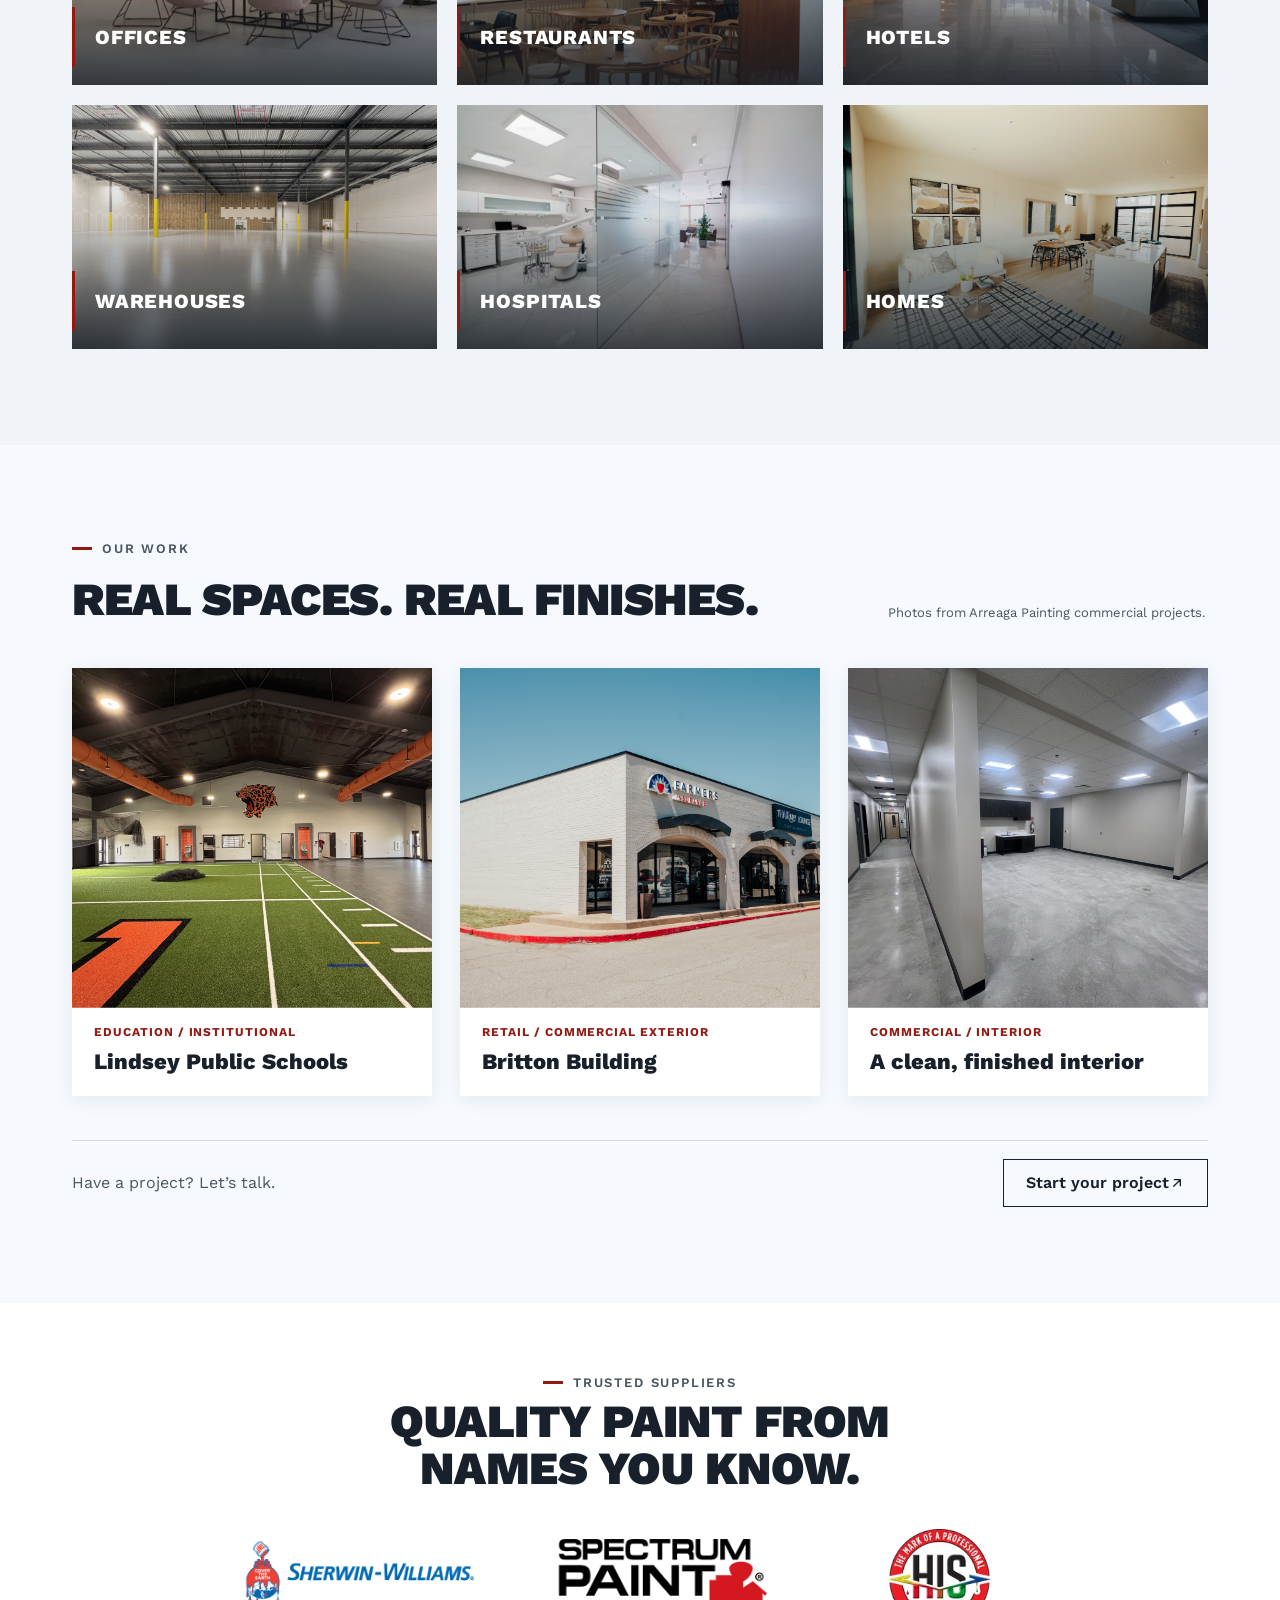
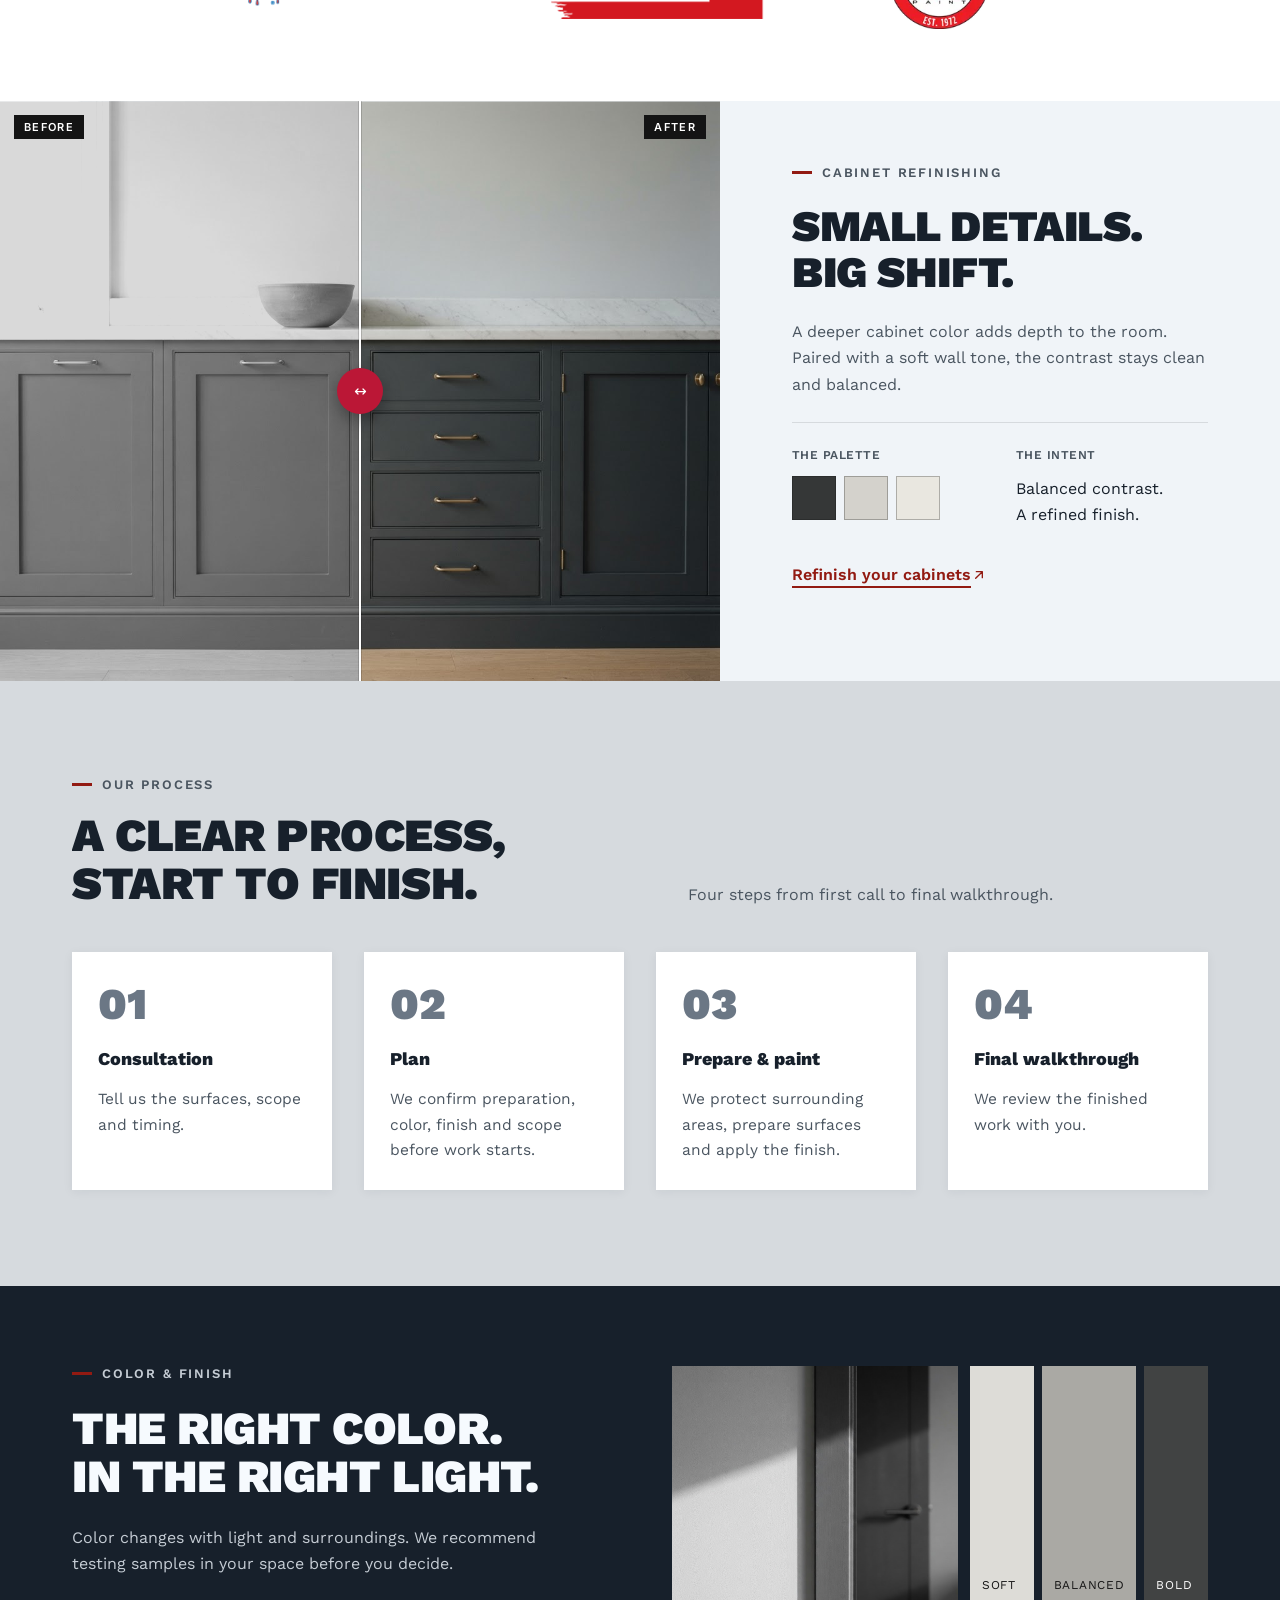
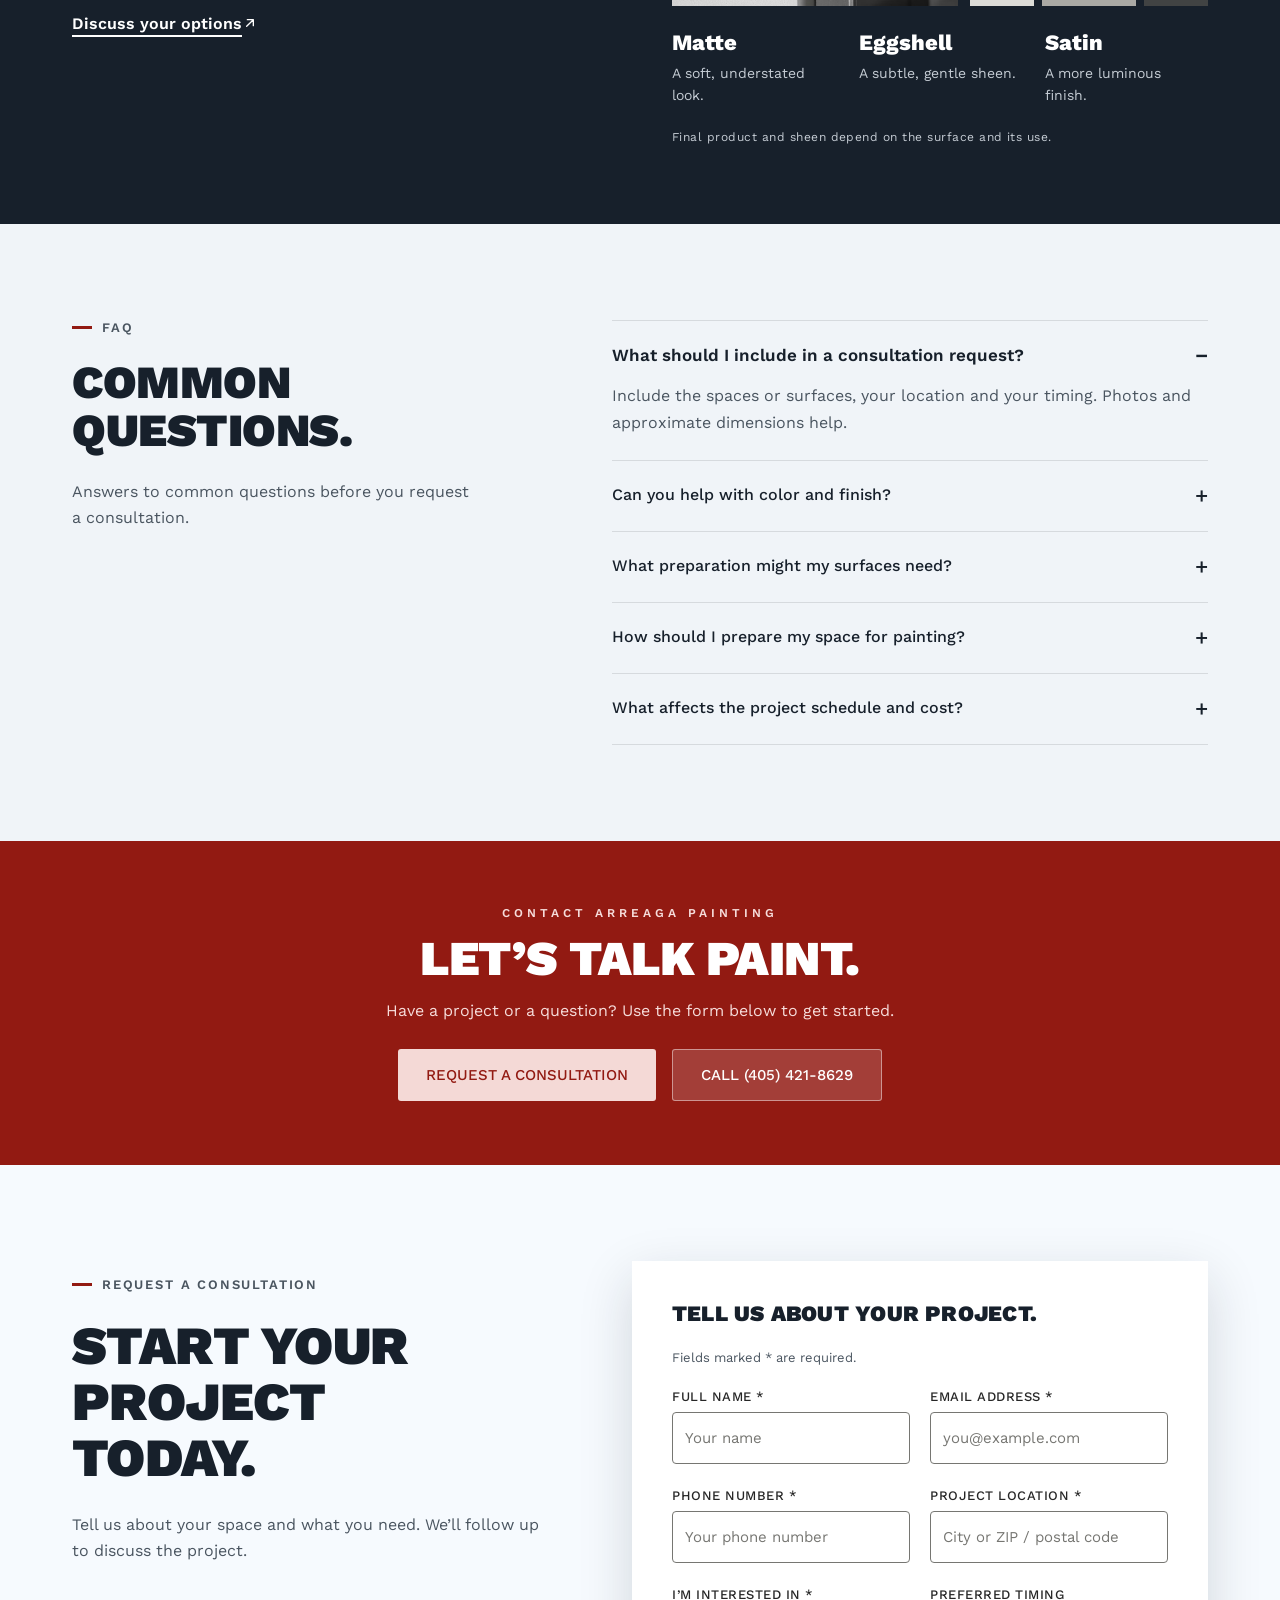
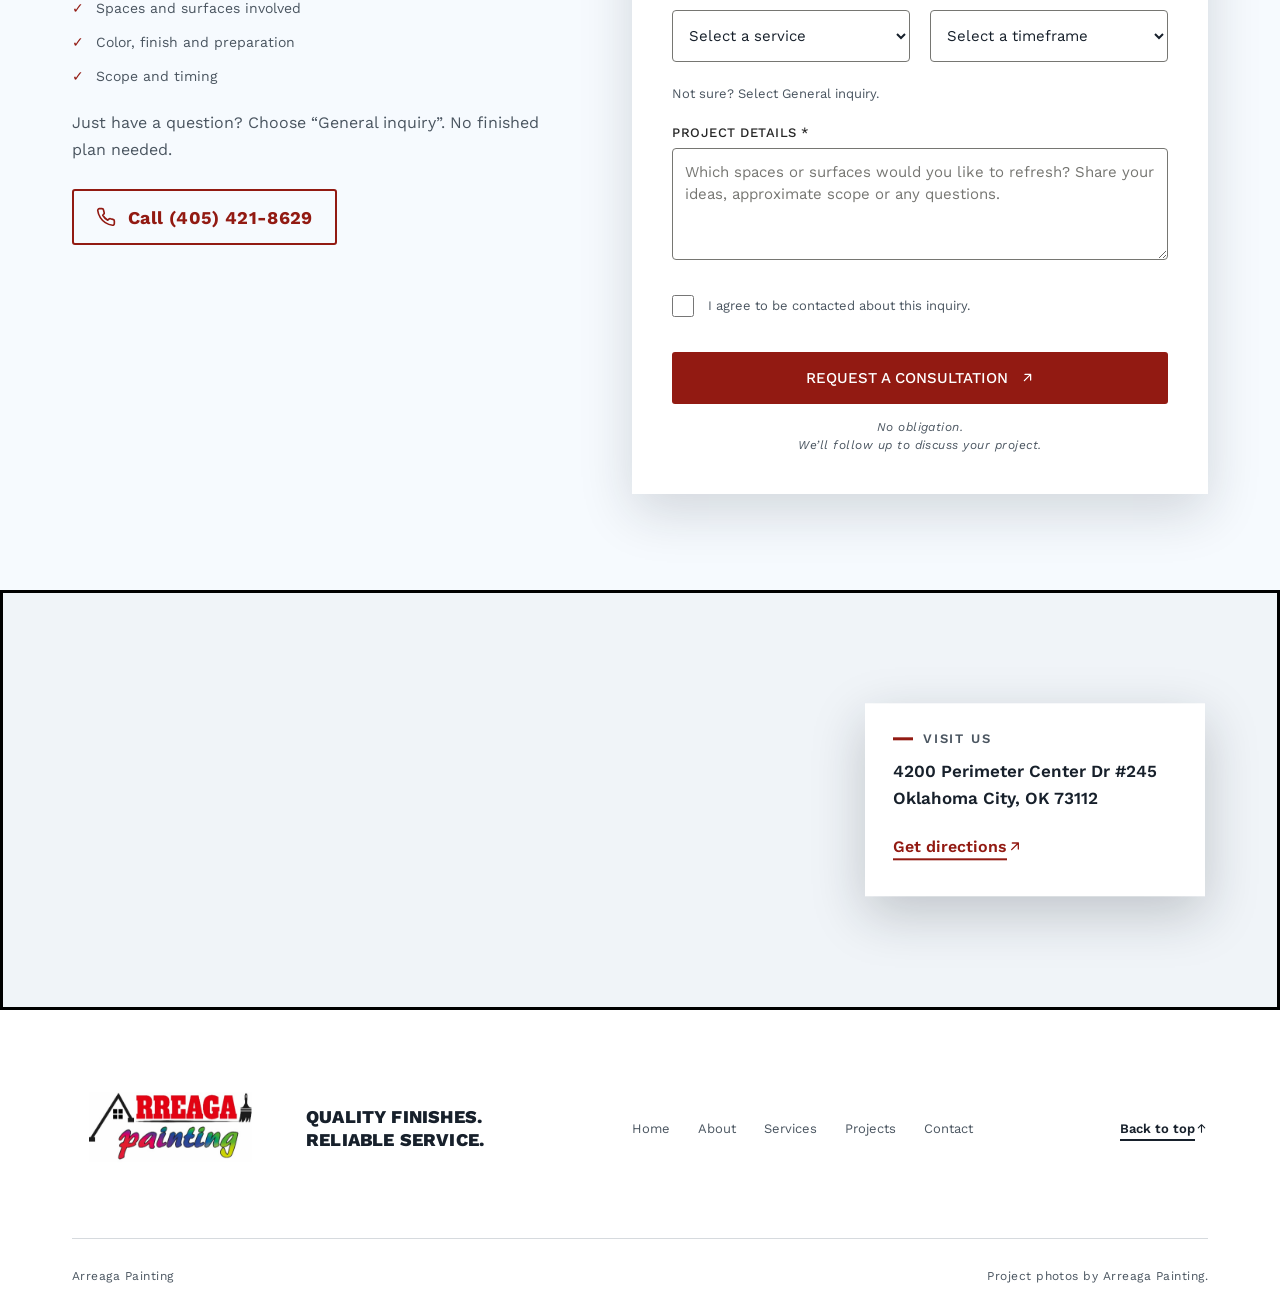
==== commit be898d0d: "White footer with larger logo, black map border, trim footer note Co-Authored-By: Claude Sonnet 5.5 " ====
--- a/index.html
+++ b/index.html
@@ -312,7 +312,7 @@
     <a class="top" href="#home">Back to top <svg class="ar" viewBox="0 0 24 24" aria-hidden="true" focusable="false"><path d="M12 19V5M6 11l6-6 6 6"/></svg></a>
   </div>
   <hr>
-  <div class="notes"><span>Arreaga Painting</span><span>Project photos by Arreaga Painting. Other imagery is shown for inspiration.</span></div>
+  <div class="notes"><span>Arreaga Painting</span><span>Project photos by Arreaga Painting.</span></div>
 </footer>
 
 <script>
--- a/style.css
+++ b/style.css
@@ -827,3 +827,16 @@
 /* v-hero-swap-buttons — Hero: Explore our services before the phone button */
 .hero .actions .plain{order:1}
 .hero .actions .phone-link{order:2}
+
+/* white footer (the logo no longer needs a white box) and a black border around the map */
+html.drl footer{background:#fff;color:var(--ink)}
+html.drl footer hr{background:var(--line)}
+html.drl .foot nav,html.drl .notes{color:var(--mute)}
+html.drl .foot b,html.drl .top{color:var(--ink)}
+html.drl .brand img{background:none;padding:0;border-radius:0}
+.mapband{border:3px solid #000;box-sizing:border-box}
+
+/* bigger footer logo */
+html.drl footer .brand img{width:210px;height:158px}
+@media(max-width:1100px){html.drl footer .brand img{width:180px;height:135px}}
+@media(max-width:800px){html.drl footer .brand img{width:170px;height:128px}}
